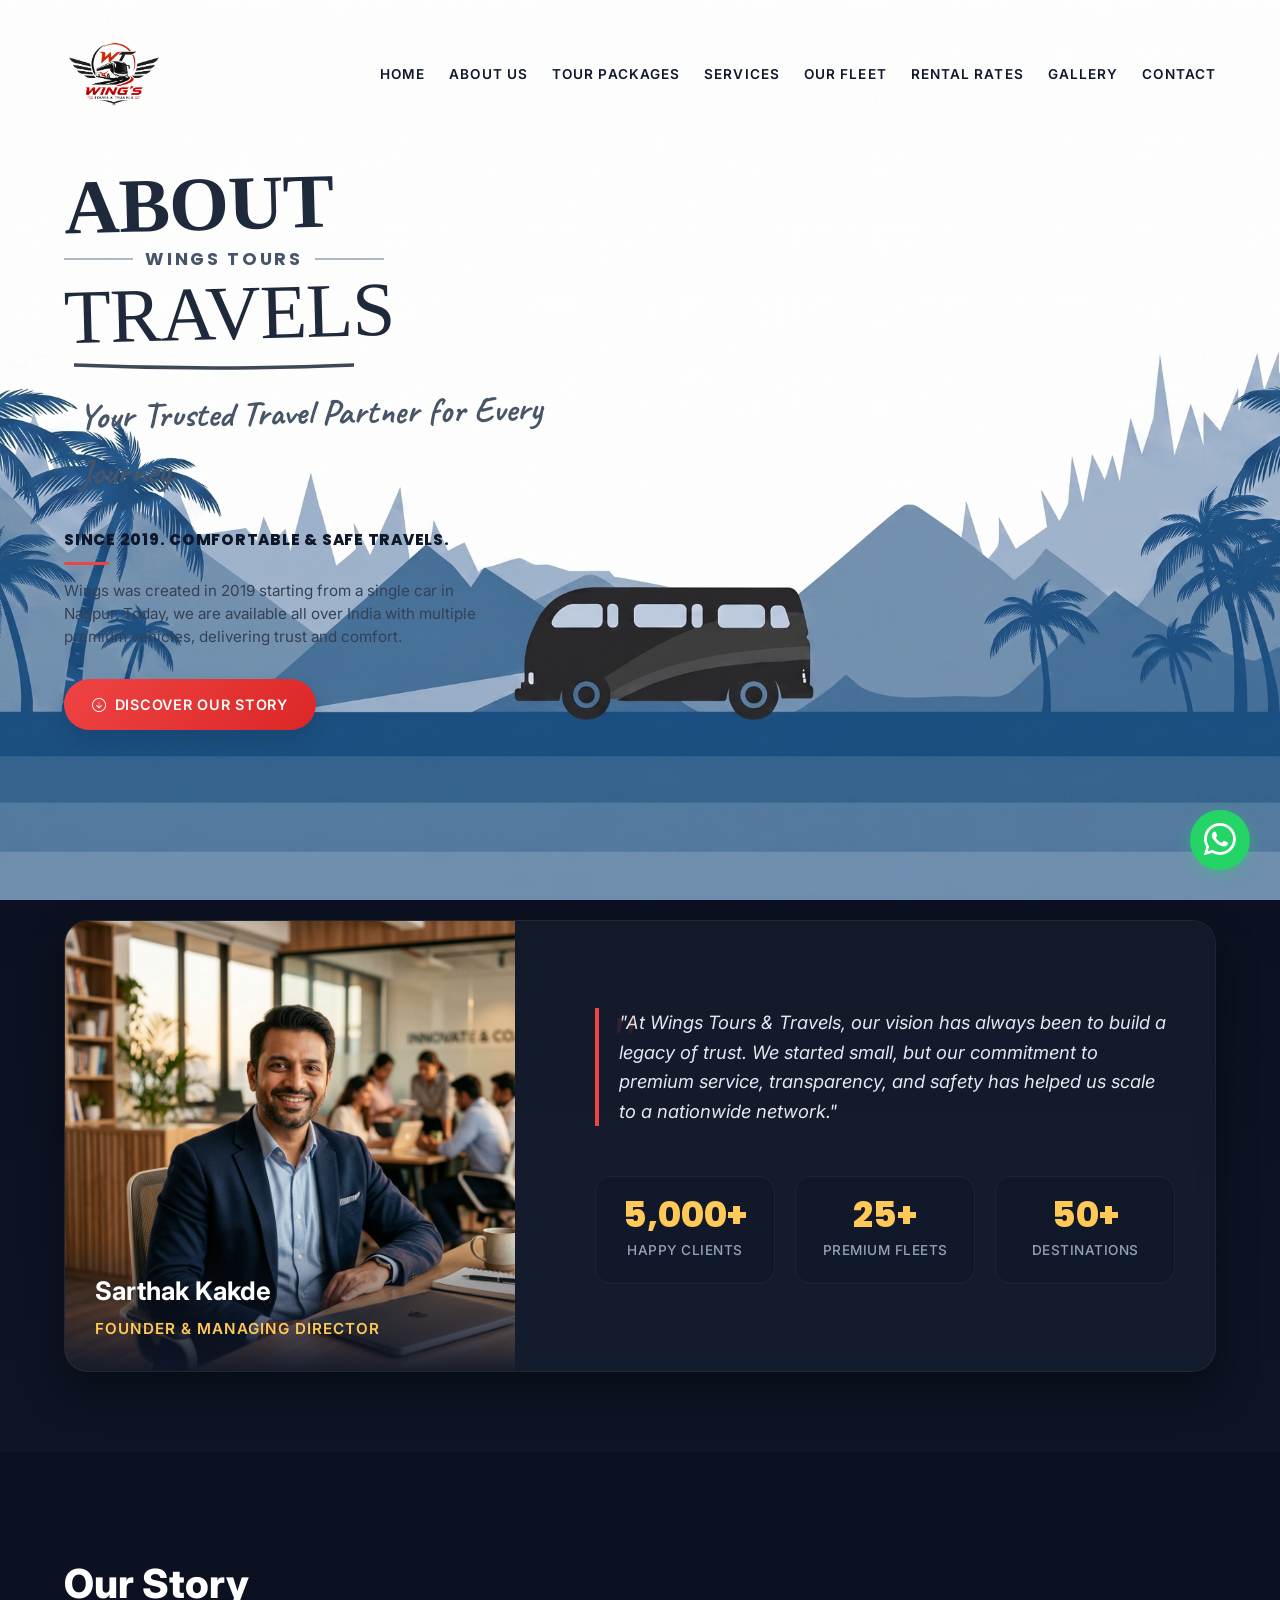
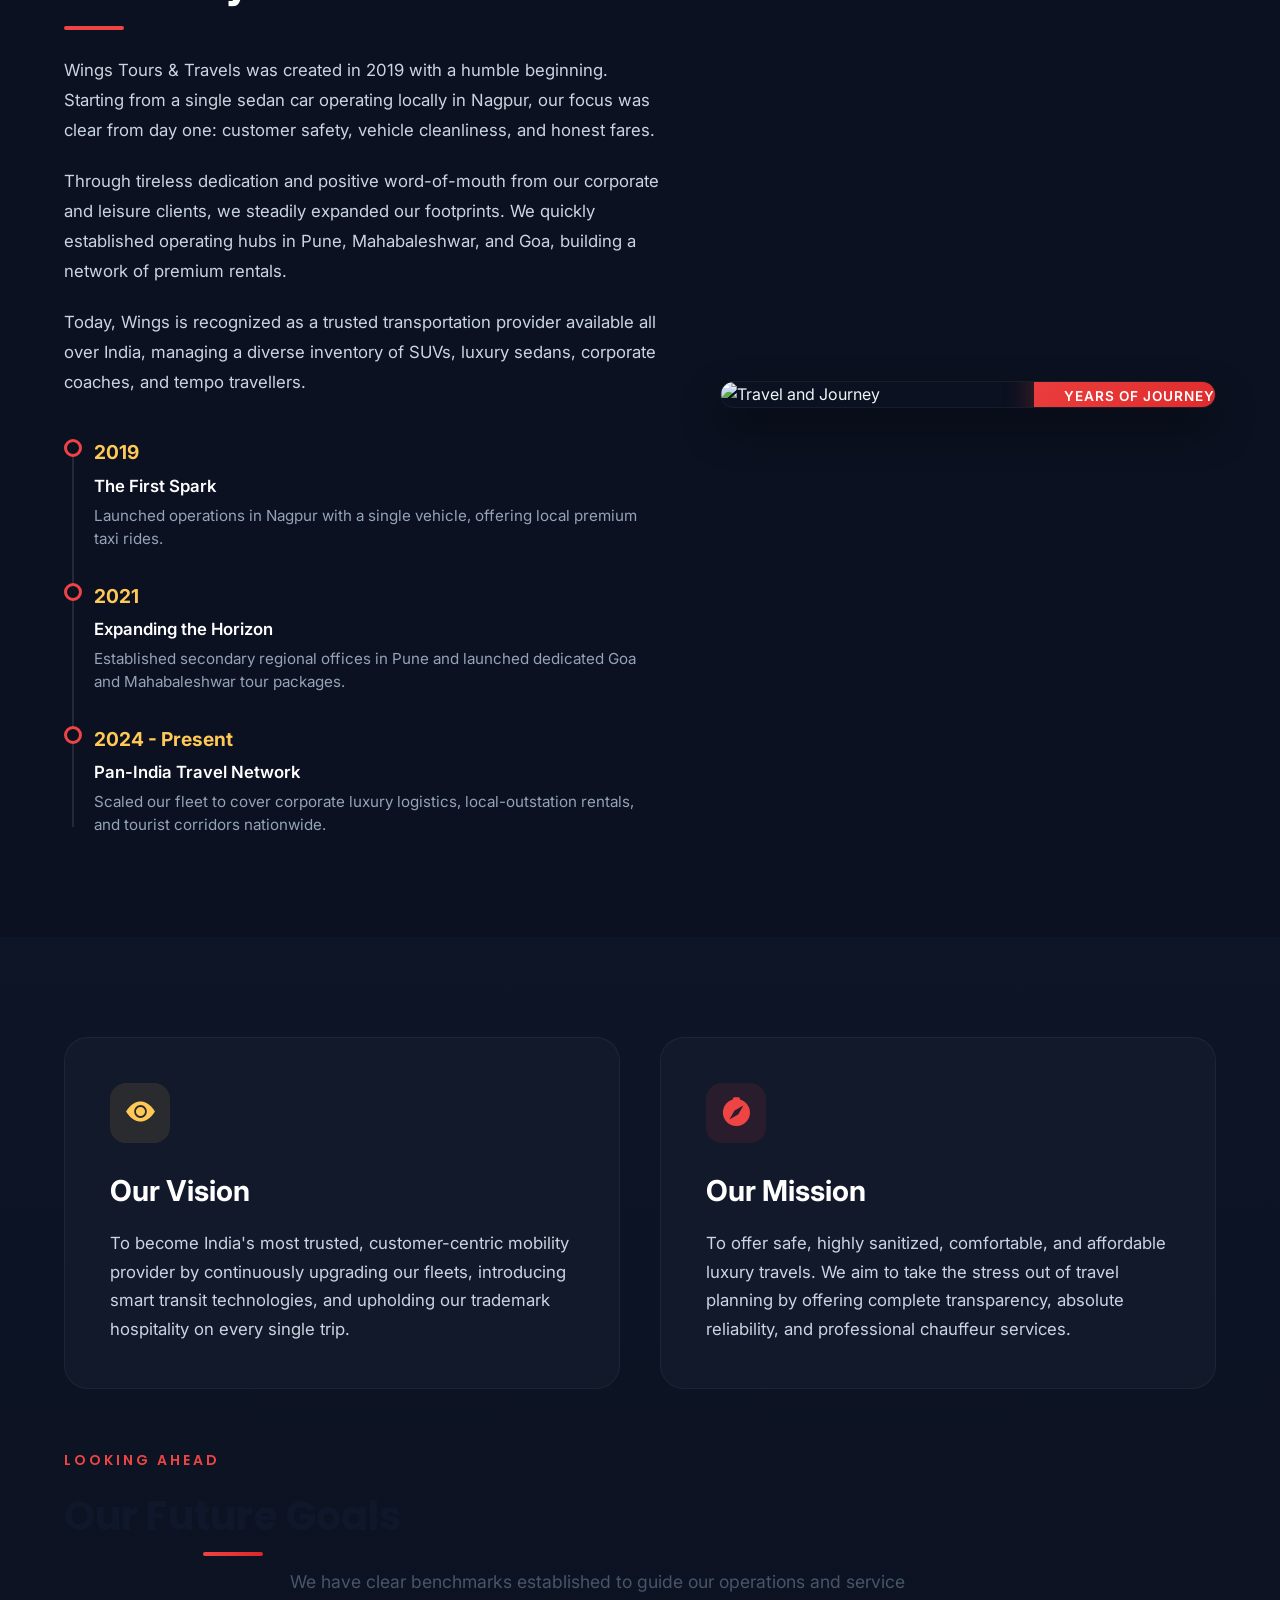
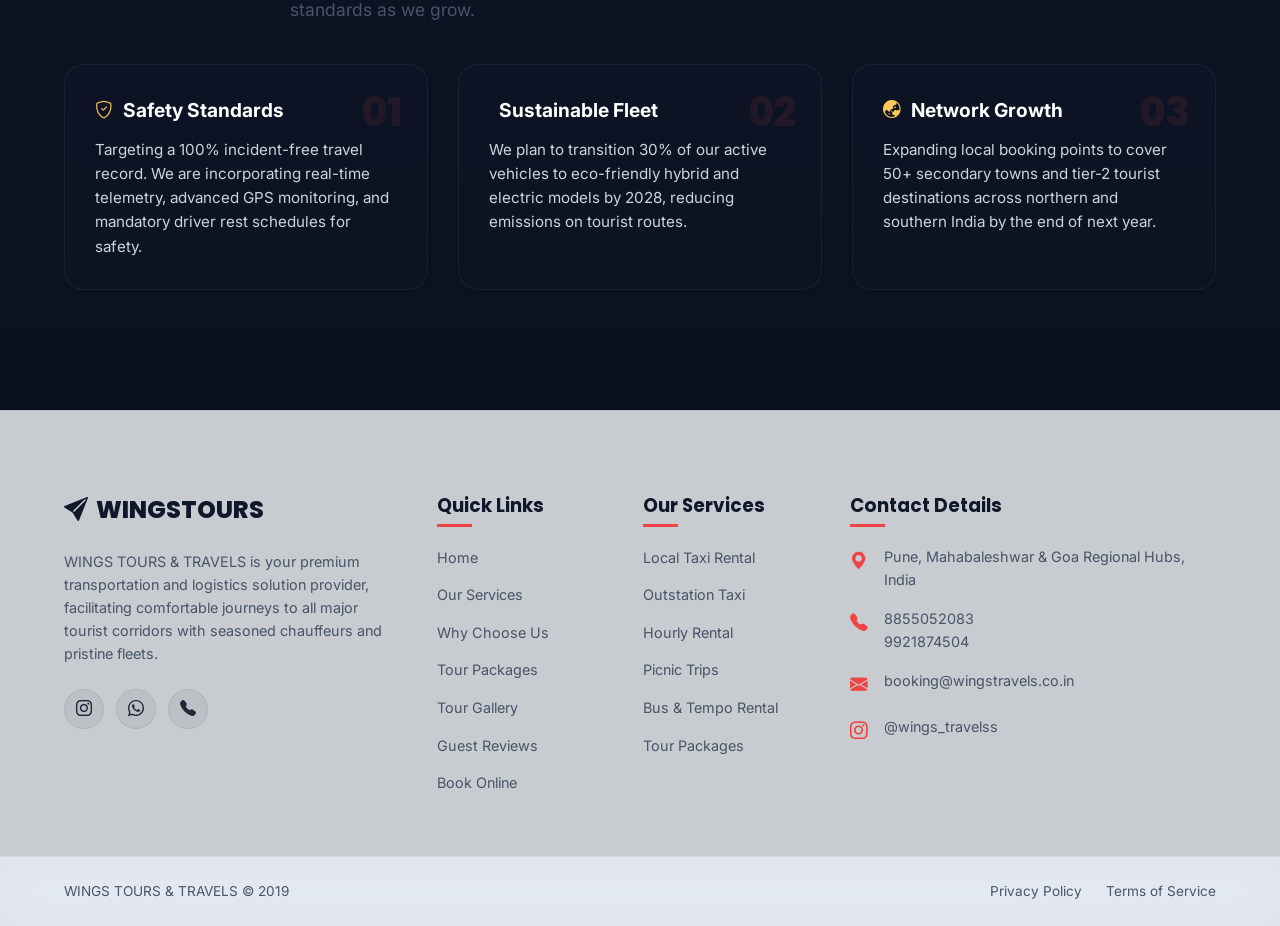
==== about.html @ c401fbb8 "new sections and pages added" ====
<!DOCTYPE html>
<html lang="en">

<head>
    <meta charset="UTF-8">
    <meta name="viewport" content="width=device-width, initial-scale=1.0">
    <title>About Us | Wings Tours & Travels</title>
    <meta name="description" content="Learn about Wings Tours & Travels. Founded in 2019 with a single car in Nagpur, we now provide premium transport and rentals all over India.">
    
    <!-- Open Graph Meta Tags -->
    <meta property="og:title" content="About Us | Wings Tours & Travels">
    <meta property="og:description" content="Discover our journey since 2019, our fleet, happy clients, and vision to provide premium and safe travel solutions.">
    <meta property="og:type" content="website">

    <!-- Fonts -->
    <link rel="preconnect" href="https://fonts.googleapis.com">
    <link rel="preconnect" href="https://fonts.gstatic.com" crossorigin>
    <link href="https://fonts.googleapis.com/css2?family=Inter:wght@300;400;500;600;700&family=Poppins:wght@400;500;600;700;800&family=Permanent+Marker&family=Caveat:wght@700&display=swap" rel="stylesheet">
    
    <!-- Bootstrap Icons -->
    <link rel="stylesheet" href="https://cdn.jsdelivr.net/npm/bootstrap-icons@1.11.1/font/bootstrap-icons.css">
    
    <!-- Custom CSS -->
    <link rel="stylesheet" href="style.css">
    <style>
        /* About Page Specific Styles */
        body {
            background-color: #0b1120;
            color: #f1f5f9;
        }

        /* Owner & Stats Card Section */
        .owner-section {
            padding: 80px 0;
            background: linear-gradient(180deg, #0b1120 0%, rgba(15, 23, 42, 0.6) 100%);
        }

        .owner-card {
            background: rgba(30, 41, 59, 0.4);
            border: 1px solid rgba(255, 255, 255, 0.05);
            border-radius: 24px;
            overflow: hidden;
            display: grid;
            grid-template-columns: 1fr 1.2fr;
            gap: 40px;
            box-shadow: 0 20px 40px rgba(0, 0, 0, 0.4);
            backdrop-filter: blur(10px);
            margin-top: -60px;
            position: relative;
            z-index: 10;
        }

        .owner-image-wrap {
            position: relative;
            min-height: 450px;
        }

        .owner-img {
            width: 100%;
            height: 100%;
            object-fit: cover;
            position: absolute;
            top: 0;
            left: 0;
        }

        .owner-info-overlay {
            position: absolute;
            bottom: 0;
            left: 0;
            right: 0;
            background: linear-gradient(0deg, rgba(15, 23, 42, 0.95) 0%, rgba(15, 23, 42, 0) 100%);
            padding: 30px;
            color: #ffffff;
        }

        .owner-name {
            font-size: 1.6rem;
            font-weight: 700;
            margin-bottom: 5px;
            color: #ffffff;
        }

        .owner-title {
            font-size: 0.95rem;
            color: var(--color-accent, #FFC857);
            font-weight: 600;
            text-transform: uppercase;
            letter-spacing: 1px;
        }

        .owner-details-wrap {
            padding: 50px 40px;
            display: flex;
            flex-direction: column;
            justify-content: center;
        }

        .owner-quote {
            font-size: 1.15rem;
            font-style: italic;
            color: #e2e8f0;
            margin-bottom: 30px;
            line-height: 1.6;
            border-left: 4px solid var(--color-secondary, #EF4444);
            padding-left: 20px;
            position: relative;
        }

        .owner-quote::before {
            content: '"';
            font-family: serif;
            font-size: 4rem;
            color: rgba(239, 68, 68, 0.15);
            position: absolute;
            top: -20px;
            left: 10px;
        }

        .stats-grid {
            display: grid;
            grid-template-columns: repeat(3, 1fr);
            gap: 20px;
            margin-top: 20px;
        }

        .stat-item {
            background: rgba(15, 23, 42, 0.5);
            border: 1px solid rgba(255, 255, 255, 0.05);
            border-radius: 16px;
            padding: 20px 15px;
            text-align: center;
            transition: all 0.3s ease;
        }

        .stat-item:hover {
            transform: translateY(-5px);
            border-color: rgba(239, 68, 68, 0.2);
            box-shadow: 0 10px 20px rgba(0, 0, 0, 0.2);
        }

        .stat-number {
            font-size: 2.2rem;
            font-weight: 800;
            color: var(--color-accent, #FFC857);
            display: block;
            margin-bottom: 5px;
            font-family: 'Poppins', sans-serif;
        }

        .stat-label {
            font-size: 0.85rem;
            color: #94a3b8;
            font-weight: 500;
            text-transform: uppercase;
            letter-spacing: 0.5px;
        }

        /* Our Story Section */
        .story-section {
            padding: 100px 0;
            background-color: #0b1120;
            position: relative;
        }

        .story-grid {
            display: grid;
            grid-template-columns: 1.2fr 1fr;
            gap: 60px;
            align-items: center;
        }

        .story-content h2 {
            font-size: 2.5rem;
            font-weight: 800;
            margin-bottom: 25px;
            color: #ffffff;
            position: relative;
        }

        .story-content h2::after {
            content: '';
            display: block;
            width: 60px;
            height: 4px;
            background: var(--color-secondary, #EF4444);
            margin-top: 10px;
            border-radius: 2px;
        }

        .story-text p {
            font-size: 1.05rem;
            color: #cbd5e1;
            line-height: 1.8;
            margin-bottom: 20px;
        }

        .story-timeline {
            display: flex;
            flex-direction: column;
            gap: 30px;
            position: relative;
            padding-left: 30px;
            margin-top: 40px;
        }

        .story-timeline::before {
            content: '';
            position: absolute;
            left: 8px;
            top: 10px;
            bottom: 10px;
            width: 2px;
            background: rgba(255, 255, 255, 0.1);
        }

        .timeline-item {
            position: relative;
        }

        .timeline-badge {
            position: absolute;
            left: -30px;
            top: 2px;
            width: 18px;
            height: 18px;
            border-radius: 50%;
            background: #0b1120;
            border: 3px solid var(--color-secondary, #EF4444);
            transition: all 0.3s ease;
        }

        .timeline-item:hover .timeline-badge {
            background: var(--color-secondary, #EF4444);
            box-shadow: 0 0 10px rgba(239, 68, 68, 0.8);
        }

        .timeline-year {
            font-size: 1.2rem;
            font-weight: 700;
            color: var(--color-accent, #FFC857);
            margin-bottom: 5px;
            display: block;
        }

        .timeline-title {
            font-size: 1.05rem;
            font-weight: 600;
            color: #ffffff;
            margin-bottom: 5px;
        }

        .timeline-desc {
            font-size: 0.95rem;
            color: #94a3b8;
            line-height: 1.5;
        }

        .story-graphic {
            position: relative;
        }

        .story-graphic-wrapper {
            position: relative;
            border-radius: 24px;
            overflow: hidden;
            border: 1px solid rgba(255, 255, 255, 0.05);
            box-shadow: 0 20px 40px rgba(0, 0, 0, 0.4);
        }

        .story-graphic img {
            width: 100%;
            height: 100%;
            object-fit: cover;
            display: block;
        }

        .story-experience-badge {
            position: absolute;
            bottom: -30px;
            right: -30px;
            background: var(--gradient-cta);
            padding: 30px;
            border-radius: 20px;
            text-align: center;
            color: white;
            box-shadow: 0 15px 30px rgba(239, 68, 68, 0.3);
            z-index: 10;
        }

        .story-experience-num {
            font-size: 3rem;
            font-weight: 800;
            font-family: 'Poppins', sans-serif;
            display: block;
            line-height: 1;
        }

        .story-experience-lbl {
            font-size: 0.85rem;
            text-transform: uppercase;
            letter-spacing: 1px;
            font-weight: 600;
            margin-top: 5px;
            display: block;
        }

        /* Vision & Mission Section */
        .vision-mission-section {
            padding: 100px 0 120px 0;
            background: linear-gradient(180deg, rgba(15, 23, 42, 0.6) 0%, #0b1120 100%);
        }

        .vision-mission-grid {
            display: grid;
            grid-template-columns: repeat(2, 1fr);
            gap: 40px;
            margin-bottom: 60px;
        }

        .vm-card {
            background: rgba(30, 41, 59, 0.3);
            border: 1px solid rgba(255, 255, 255, 0.05);
            border-radius: 24px;
            padding: 45px;
            transition: all 0.3s ease;
            position: relative;
            overflow: hidden;
        }

        .vm-card:hover {
            transform: translateY(-5px);
            border-color: rgba(255, 200, 87, 0.2);
            background: rgba(30, 41, 59, 0.4);
            box-shadow: 0 20px 40px rgba(0, 0, 0, 0.3);
        }

        .vm-icon-wrap {
            width: 60px;
            height: 60px;
            border-radius: 16px;
            background: rgba(239, 68, 68, 0.1);
            color: var(--color-secondary, #EF4444);
            display: flex;
            align-items: center;
            justify-content: center;
            font-size: 1.8rem;
            margin-bottom: 25px;
            transition: all 0.3s ease;
        }

        .vm-card:hover .vm-icon-wrap {
            background: var(--color-secondary, #EF4444);
            color: #ffffff;
            box-shadow: 0 5px 15px rgba(239, 68, 68, 0.4);
        }

        .vm-card.vision:hover .vm-icon-wrap {
            background: var(--color-accent, #FFC857);
            color: #0b1120;
            box-shadow: 0 5px 15px rgba(255, 200, 87, 0.4);
        }

        .vm-card.vision .vm-icon-wrap {
            background: rgba(255, 200, 87, 0.1);
            color: var(--color-accent, #FFC857);
        }

        .vm-title {
            font-size: 1.8rem;
            font-weight: 700;
            color: #ffffff;
            margin-bottom: 15px;
        }

        .vm-desc {
            font-size: 1.05rem;
            color: #cbd5e1;
            line-height: 1.7;
        }

        /* Goals Block */
        .goals-header {
            margin-bottom: 40px;
        }

        .goals-grid {
            display: grid;
            grid-template-columns: repeat(3, 1fr);
            gap: 30px;
        }

        .goal-card {
            background: rgba(15, 23, 42, 0.4);
            border: 1px solid rgba(255, 255, 255, 0.05);
            border-radius: 20px;
            padding: 30px;
            position: relative;
            transition: all 0.3s ease;
        }

        .goal-card:hover {
            border-color: rgba(239, 68, 68, 0.2);
            transform: translateY(-5px);
            box-shadow: 0 15px 30px rgba(0, 0, 0, 0.25);
        }

        .goal-num {
            font-size: 2.5rem;
            font-weight: 800;
            color: rgba(239, 68, 68, 0.1);
            position: absolute;
            top: 15px;
            right: 25px;
            font-family: 'Poppins', sans-serif;
            transition: all 0.3s ease;
        }

        .goal-card:hover .goal-num {
            color: rgba(239, 68, 68, 0.3);
            transform: scale(1.1);
        }

        .goal-title {
            font-size: 1.2rem;
            font-weight: 700;
            color: #ffffff;
            margin-bottom: 12px;
            display: flex;
            align-items: center;
            gap: 10px;
        }

        .goal-title i {
            color: var(--color-accent, #FFC857);
            font-size: 1.1rem;
        }

        .goal-desc {
            font-size: 0.95rem;
            color: #cbd5e1;
            line-height: 1.6;
        }

        @media (max-width: 992px) {
            .owner-card {
                grid-template-columns: 1fr;
                gap: 0;
            }
            .owner-image-wrap {
                min-height: 380px;
            }
            .story-grid {
                grid-template-columns: 1fr;
                gap: 40px;
            }
            .story-experience-badge {
                bottom: 20px;
                right: 20px;
                padding: 20px;
            }
            .vision-mission-grid {
                grid-template-columns: 1fr;
            }
            .goals-grid {
                grid-template-columns: 1fr;
            }
        }
    </style>
</head>

<body>

    <!-- Preloader -->
    <div id="preloader" class="preloader">
        <div class="preloader-content">
            <img src="images/Logo.png" alt="Wings Tours & Travels" class="preloader-logo">
            <div class="spinner"></div>
        </div>
    </div>

    <!-- Scroll to Top -->
    <button id="scrollToTop" class="scroll-to-top" aria-label="Scroll to top">
        <i class="bi bi-arrow-up"></i>
    </button>

    <!-- Floating WhatsApp Widget -->
    <a href="https://wa.me/918855052083?text=Hi%20Wings%20Tours%20%26%20Travels,%20I%20would%20like%20to%20inquire%20about%20a%20booking."
        class="floating-whatsapp" target="_blank" rel="noopener" aria-label="Contact us on WhatsApp">
        <i class="bi bi-whatsapp"></i>
        <span class="whatsapp-tooltip">Chat with us</span>
    </a>

    <!-- Mobile Navigation Backdrop Overlay -->
    <div class="nav-backdrop" id="navBackdrop"></div>

    <!-- Sticky Navbar -->
    <nav class="navbar" id="navbar">
        <div class="nav-container">
            <a href="index.html#home" class="logo">
                <img src="images/Logo.png" alt="Wings Tours & Travels" class="logo-img">
            </a>
            <button class="nav-toggle" id="navToggle" aria-label="Toggle Navigation">
                <span class="bar"></span>
                <span class="bar"></span>
                <span class="bar"></span>
            </button>
            <ul class="nav-menu" id="navMenu">
                <li><a href="index.html#home" class="nav-link">Home</a></li>
                <li><a href="#owner-story" class="nav-link active">About Us</a></li>
                <li><a href="index.html#packages" class="nav-link">Tour Packages</a></li>
                <li><a href="index.html#services" class="nav-link">Services</a></li>
                <li><a href="index.html#fleet" class="nav-link">Our Fleet</a></li>
                <li><a href="tariffs.html" class="nav-link">Rental Rates</a></li>
                <li><a href="index.html#gallery" class="nav-link">Gallery</a></li>
                <li><a href="index.html#booking" class="nav-link">Contact</a></li>
            </ul>
        </div>
    </nav>

    <!-- Hero Section -->
    <header id="home" class="hero-section">
        <div class="hero-container container">
            <div class="hero-content">
                <div class="hero-title-group">
                    <h1 class="hero-brush-text main-title">ABOUT</h1>
                    <div class="hero-divider-text">
                        <span class="line"></span>
                        <span class="text">WINGS TOURS</span>
                        <span class="line"></span>
                    </div>
                    <div class="hero-brush-text main-title">TRAVELS</div>
                    <div class="hero-brush-underline">
                        <svg viewBox="0 0 100 10" preserveAspectRatio="none">
                            <path d="M0,5 Q50,10 100,5" stroke="#1E293B" stroke-width="3" fill="none"
                                stroke-linecap="round" />
                        </svg>
                    </div>
                </div>

                <p class="hero-cursive-text">Your Trusted Travel Partner for Every Journey.</p>

                <div class="hero-subtext-group">
                    <p class="hero-alert-text">SINCE 2019. COMFORTABLE & SAFE TRAVELS.</p>
                    <div class="hero-red-bar"></div>
                    <p class="hero-description">
                        Wings was created in 2019 starting from a single car in Nagpur. Today, we are available all over India with multiple premium vehicles, delivering trust and comfort.
                    </p>
                </div>

                <div class="hero-buttons">
                    <a href="#owner-story" class="btn btn-primary"><i class="bi bi-arrow-down-circle"></i> DISCOVER OUR STORY</a>
                </div>
            </div>
        </div>
    </header>

    <!-- Owner & Stats Section -->
    <section class="owner-section" id="owner-story">
        <div class="container">
            <div class="owner-card">
                <div class="owner-image-wrap">
                    <img src="images/owner.png" alt="Founder of Wings Tours & Travels" class="owner-img">
                    <div class="owner-info-overlay">
                        <h3 class="owner-name">Sarthak Kakde</h3>
                        <p class="owner-title">Founder & Managing Director</p>
                    </div>
                </div>
                <div class="owner-details-wrap">
                    <p class="owner-quote">
                        "At Wings Tours & Travels, our vision has always been to build a legacy of trust. We started small, but our commitment to premium service, transparency, and safety has helped us scale to a nationwide network."
                    </p>
                    
                    <div class="stats-grid">
                        <div class="stat-item">
                            <span class="stat-number">5,000+</span>
                            <span class="stat-label">Happy Clients</span>
                        </div>
                        <div class="stat-item">
                            <span class="stat-number">25+</span>
                            <span class="stat-label">Premium Fleets</span>
                        </div>
                        <div class="stat-item">
                            <span class="stat-number">50+</span>
                            <span class="stat-label">Destinations</span>
                        </div>
                    </div>
                </div>
            </div>
        </div>
    </section>

    <!-- Our Story Section -->
    <section class="story-section">
        <div class="container">
            <div class="story-grid">
                <div class="story-content">
                    <h2>Our Story</h2>
                    <div class="story-text">
                        <p>
                            Wings Tours & Travels was created in 2019 with a humble beginning. Starting from a single sedan car operating locally in Nagpur, our focus was clear from day one: customer safety, vehicle cleanliness, and honest fares.
                        </p>
                        <p>
                            Through tireless dedication and positive word-of-mouth from our corporate and leisure clients, we steadily expanded our footprints. We quickly established operating hubs in Pune, Mahabaleshwar, and Goa, building a network of premium rentals.
                        </p>
                        <p>
                            Today, Wings is recognized as a trusted transportation provider available all over India, managing a diverse inventory of SUVs, luxury sedans, corporate coaches, and tempo travellers.
                        </p>
                    </div>
                    
                    <div class="story-timeline">
                        <div class="timeline-item">
                            <div class="timeline-badge"></div>
                            <span class="timeline-year">2019</span>
                            <h4 class="timeline-title">The First Spark</h4>
                            <p class="timeline-desc">Launched operations in Nagpur with a single vehicle, offering local premium taxi rides.</p>
                        </div>
                        <div class="timeline-item">
                            <div class="timeline-badge"></div>
                            <span class="timeline-year">2021</span>
                            <h4 class="timeline-title">Expanding the Horizon</h4>
                            <p class="timeline-desc">Established secondary regional offices in Pune and launched dedicated Goa and Mahabaleshwar tour packages.</p>
                        </div>
                        <div class="timeline-item">
                            <div class="timeline-badge"></div>
                            <span class="timeline-year">2024 - Present</span>
                            <h4 class="timeline-title">Pan-India Travel Network</h4>
                            <p class="timeline-desc">Scaled our fleet to cover corporate luxury logistics, local-outstation rentals, and tourist corridors nationwide.</p>
                        </div>
                    </div>
                </div>
                
                <div class="story-graphic">
                    <div class="story-graphic-wrapper">
                        <img src="https://images.unsplash.com/photo-1469854523086-cc02fe5d8800?q=80&w=800" alt="Travel and Journey">
                        <div class="story-experience-badge">
                            <span class="story-experience-num">7+</span>
                            <span class="story-experience-lbl">Years of Journey</span>
                        </div>
                    </div>
                </div>
            </div>
        </div>
    </section>

    <!-- Vision & Mission Section -->
    <section class="vision-mission-section">
        <div class="container">
            <div class="vision-mission-grid">
                <div class="vm-card vision">
                    <div class="vm-icon-wrap">
                        <i class="bi bi-eye-fill"></i>
                    </div>
                    <h3 class="vm-title">Our Vision</h3>
                    <p class="vm-desc">
                        To become India's most trusted, customer-centric mobility provider by continuously upgrading our fleets, introducing smart transit technologies, and upholding our trademark hospitality on every single trip.
                    </p>
                </div>
                
                <div class="vm-card mission">
                    <div class="vm-icon-wrap">
                        <i class="bi bi-compass-fill"></i>
                    </div>
                    <h3 class="vm-title">Our Mission</h3>
                    <p class="vm-desc">
                        To offer safe, highly sanitized, comfortable, and affordable luxury travels. We aim to take the stress out of travel planning by offering complete transparency, absolute reliability, and professional chauffeur services.
                    </p>
                </div>
            </div>
            
            <!-- Goals Sub-Section -->
            <div class="goals-header text-center">
                <span class="section-tagline">Looking Ahead</span>
                <h2 class="section-title">Our Future Goals</h2>
                <p class="section-subtitle">We have clear benchmarks established to guide our operations and service standards as we grow.</p>
            </div>
            
            <div class="goals-grid">
                <div class="goal-card">
                    <span class="goal-num">01</span>
                    <h4 class="goal-title"><i class="bi bi-shield-check"></i> Safety Standards</h4>
                    <p class="goal-desc">Targeting a 100% incident-free travel record. We are incorporating real-time telemetry, advanced GPS monitoring, and mandatory driver rest schedules for safety.</p>
                </div>
                <div class="goal-card">
                    <span class="goal-num">02</span>
                    <h4 class="goal-title"><i class="bi bi-leaf"></i> Sustainable Fleet</h4>
                    <p class="goal-desc">We plan to transition 30% of our active vehicles to eco-friendly hybrid and electric models by 2028, reducing emissions on tourist routes.</p>
                </div>
                <div class="goal-card">
                    <span class="goal-num">03</span>
                    <h4 class="goal-title"><i class="bi bi-globe-asia-australia"></i> Network Growth</h4>
                    <p class="goal-desc">Expanding local booking points to cover 50+ secondary towns and tier-2 tourist destinations across northern and southern India by the end of next year.</p>
                </div>
            </div>
        </div>
    </section>

    <!-- Footer Section -->
    <footer class="footer">
        <div class="footer-top container">
            <!-- Brand -->
            <div class="footer-col brand-col">
                <a href="#" class="footer-logo">
                    <i class="bi bi-send-fill logo-wings"></i>
                    <span>WINGS<span class="logo-highlight">TOURS</span></span>
                </a>
                <p class="footer-desc">WINGS TOURS & TRAVELS is your premium transportation and logistics solution provider, facilitating comfortable journeys to all major tourist corridors with seasoned chauffeurs and pristine fleets.</p>
                <div class="footer-socials">
                    <a href="https://instagram.com/wings_travelss" target="_blank" rel="noopener" aria-label="Follow us on Instagram"><i class="bi bi-instagram"></i></a>
                    <a href="https://wa.me/918855052083" target="_blank" rel="noopener" aria-label="Contact us on WhatsApp"><i class="bi bi-whatsapp"></i></a>
                    <a href="tel:8855052083" aria-label="Call Wings Travels"><i class="bi bi-telephone-fill"></i></a>
                </div>
            </div>

            <!-- Links -->
            <div class="footer-col links-col">
                <h3>Quick Links</h3>
                <ul>
                    <li><a href="index.html#home">Home</a></li>
                    <li><a href="index.html#services">Our Services</a></li>
                    <li><a href="index.html#why-choose-us">Why Choose Us</a></li>
                    <li><a href="index.html#packages">Tour Packages</a></li>
                    <li><a href="index.html#gallery">Tour Gallery</a></li>
                    <li><a href="index.html#reviews">Guest Reviews</a></li>
                    <li><a href="index.html#booking">Book Online</a></li>
                </ul>
            </div>

            <!-- Services -->
            <div class="footer-col links-col">
                <h3>Our Services</h3>
                <ul>
                    <li><a href="index.html#services">Local Taxi Rental</a></li>
                    <li><a href="index.html#services">Outstation Taxi</a></li>
                    <li><a href="index.html#services">Hourly Rental</a></li>
                    <li><a href="index.html#services">Picnic Trips</a></li>
                    <li><a href="index.html#services">Bus & Tempo Rental</a></li>
                    <li><a href="index.html#services">Tour Packages</a></li>
                </ul>
            </div>
            
            <!-- Contact Details -->
            <div class="footer-col contact-col">
                <h3>Contact Details</h3>
                <ul class="footer-contact-list">
                    <li>
                        <i class="bi bi-geo-alt-fill"></i>
                        <span>Pune, Mahabaleshwar & Goa Regional Hubs, India</span>
                    </li>
                    <li>
                        <i class="bi bi-telephone-fill"></i>
                        <span>
                            <a href="tel:8855052083">8855052083</a><br>
                            <a href="tel:9921874504">9921874504</a>
                        </span>
                    </li>
                    <li>
                        <i class="bi bi-envelope-fill"></i>
                        <span>booking@wingstravels.co.in</span>
                    </li>
                    <li>
                        <i class="bi bi-instagram"></i>
                        <span><a href="https://instagram.com/wings_travelss" target="_blank" rel="noopener">@wings_travelss</a></span>
                    </li>
                </ul>
            </div>
        </div>

        <div class="footer-bottom">
            <div class="footer-bottom-container container">
                <p>WINGS TOURS & TRAVELS &copy; 2019</p>
                <div class="footer-bottom-links">
                    <a href="#">Privacy Policy</a>
                    <a href="#">Terms of Service</a>
                </div>
            </div>
        </div>
    </footer>

    <!-- Mobile Bottom Quick Contact Bar -->
    <div class="mobile-bottom-bar" id="mobileBottomBar">
        <a href="tel:8855052083" class="mobile-bottom-item call-item">
            <i class="bi bi-telephone-fill"></i>
            <span>Call Now</span>
        </a>
        <a href="https://wa.me/918855052083?text=Hi%20Wings%20Tours%20%26%20Travels,%20I%20would%20like%20to%20inquire%20about%20a%20booking."
            target="_blank" rel="noopener" class="mobile-bottom-item whatsapp-item">
            <i class="bi bi-whatsapp"></i>
            <span>WhatsApp</span>
        </a>
        <a href="index.html#booking" class="mobile-bottom-item book-item">
            <i class="bi bi-calendar-check-fill"></i>
            <span>Book Now</span>
        </a>
    </div>

    <!-- Scripts -->
    <script src="script.js"></script>
</body>

</html>
---- style.css ----
/* ==========================================================================
   CSS VARIABLE DECLARATIONS & CORE RESET
   ========================================================================== */
:root {
    /* Color Palette */
    --color-primary: #0F172A;
    /* Deep Slate / Charcoal */
    --color-secondary: #EF4444;
    /* Crimson Red */
    --color-accent: #FFC857;
    /* Luxury Gold */
    --color-bg: #F8FAFC;
    /* Off-white background */
    --color-dark: #0F172A;
    /* Dark Text Slate */
    --color-light: #475569;
    /* Light Text Slate */
    --color-white: #FFFFFF;
    --color-glass-bg: rgba(255, 255, 255, 0.7);
    --color-glass-border: rgba(255, 255, 255, 0.4);

    /* Gradients */
    --gradient-cta: linear-gradient(135deg, #EF4444 0%, #DC2626 100%);
    --gradient-gold: linear-gradient(135deg, #FFC857 0%, #E0A93C 100%);
    --gradient-dark-overlay: linear-gradient(to bottom, rgba(15, 23, 42, 0.8), rgba(15, 23, 42, 0.95));

    /* Typography */
    --font-heading: 'Poppins', sans-serif;
    --font-body: 'Inter', sans-serif;

    /* Spacing & Borders */
    --border-radius-sm: 8px;
    --border-radius-md: 16px;
    --border-radius-lg: 24px;
    --border-radius-circle: 50%;

    /* Shadows */
    --shadow-sm: 0 4px 6px -1px rgba(0, 0, 0, 0.05), 0 2px 4px -1px rgba(0, 0, 0, 0.03);
    --shadow-md: 0 10px 15px -3px rgba(15, 23, 42, 0.08), 0 4px 6px -2px rgba(15, 23, 42, 0.05);
    --shadow-lg: 0 20px 25px -5px rgba(15, 23, 42, 0.12), 0 10px 10px -5px rgba(15, 23, 42, 0.08);
    --shadow-gold: 0 10px 20px -5px rgba(255, 200, 87, 0.4);

    /* Animations */
    --transition-fast: 0.2s cubic-bezier(0.4, 0, 0.2, 1);
    --transition-medium: 0.4s cubic-bezier(0.4, 0, 0.2, 1);
    --transition-slow: 0.6s cubic-bezier(0.4, 0, 0.2, 1);
}

* {
    margin: 0;
    padding: 0;
    box-sizing: border-box;
}

html {
    scroll-behavior: smooth;
    font-size: 16px;
    -webkit-font-smoothing: antialiased;
    overflow-x: hidden;
}

body {
    font-family: var(--font-body);
    background-color: var(--color-bg);
    color: var(--color-dark);
    line-height: 1.6;
    overflow-x: hidden;
    width: 100%;
}

a {
    text-decoration: none;
    color: inherit;
    transition: var(--transition-fast);
}

ul {
    list-style: none;
}

img {
    max-width: 100%;
    height: auto;
    display: block;
}

input,
select,
textarea,
button {
    font-family: inherit;
    font-size: inherit;
    outline: none;
}

.container {
    width: 100%;
    max-width: 1200px;
    margin: 0 auto;
    padding: 0 24px;
}

/* ==========================================================================
   PRELOADER
   ========================================================================== */
.preloader {
    position: fixed;
    top: 0;
    left: 0;
    width: 100vw;
    height: 100vh;
    background-color: #ffffff;
    z-index: 99999;
    display: flex;
    justify-content: center;
    align-items: center;
    transition: opacity 0.5s ease, visibility 0.5s ease;
}

.preloader.fade-out {
    opacity: 0;
    visibility: hidden;
    pointer-events: none;
}

.preloader-content {
    display: flex;
    flex-direction: column;
    align-items: center;
    gap: 30px;
}

.preloader-logo {
    height: 90px;
    width: auto;
    animation: pulse 2s infinite ease-in-out;
}

.spinner {
    width: 50px;
    height: 50px;
    border: 3px solid rgba(15, 23, 42, 0.08);
    border-top-color: var(--color-secondary);
    border-radius: var(--border-radius-circle);
    animation: spin 1s infinite linear;
}

@keyframes pulse {
    0%, 100% {
        transform: scale(0.95);
        opacity: 0.85;
    }
    50% {
        transform: scale(1.05);
        opacity: 1;
    }
}

@keyframes spin {
    0% {
        transform: rotate(0deg);
    }

    100% {
        transform: rotate(360deg);
    }
}

/* ==========================================================================
   COMMON COMPONENT STYLES
   ========================================================================== */
.section {
    padding: 100px 0;
    position: relative;
}

.section.bg-light {
    background-color: #F1F5F9;
}

.section.bg-dark {
    background-color: #0F172A;
}

.section-header {
    text-align: center;
    margin-bottom: 60px;
}

.section-tagline {
    font-family: var(--font-heading);
    font-weight: 600;
    text-transform: uppercase;
    font-size: 0.875rem;
    letter-spacing: 3px;
    color: var(--color-secondary);
    display: block;
    margin-bottom: 12px;
}

.section-tagline.text-yellow {
    color: var(--color-accent);
}

.section-title {
    font-family: var(--font-heading);
    font-size: 2.5rem;
    font-weight: 700;
    color: var(--color-dark);
    margin-bottom: 20px;
    position: relative;
    display: inline-block;
}

.section.bg-dark .section-title {
    color: var(--color-white);
}

.section-title::after {
    content: '';
    position: absolute;
    bottom: -8px;
    left: 50%;
    transform: translateX(-50%);
    width: 60px;
    height: 4px;
    background: var(--gradient-cta);
    border-radius: 2px;
}

.section-subtitle {
    font-size: 1.1rem;
    color: var(--color-light);
    max-width: 700px;
    margin: 0 auto;
}

.section.bg-dark .section-subtitle {
    color: #94A3B8;
}

/* Buttons */
.btn {
    display: inline-flex;
    align-items: center;
    justify-content: center;
    gap: 8px;
    padding: 14px 28px;
    font-weight: 600;
    border-radius: var(--border-radius-sm);
    transition: var(--transition-medium);
    cursor: pointer;
    border: none;
    font-family: var(--font-body);
}

.btn-primary {
    background: var(--gradient-cta);
    color: var(--color-white);
    box-shadow: 0 4px 15px rgba(11, 61, 145, 0.3);
}

.btn-primary:hover {
    background: var(--gradient-gold);
    color: var(--color-dark);
    box-shadow: var(--shadow-gold);
    transform: translateY(-2px);
}

.btn-secondary {
    background: rgba(255, 255, 255, 0.1);
    color: var(--color-white);
    backdrop-filter: blur(8px);
    border: 1px solid rgba(255, 255, 255, 0.3);
}

.btn-secondary:hover {
    background: var(--color-white);
    color: var(--color-primary);
    transform: translateY(-2px);
}

.btn-solid-blue {
    background-color: var(--color-primary);
    color: var(--color-white);
}

.btn-solid-blue:hover {
    background-color: #020617;
    transform: translateY(-2px);
}

.btn-sm {
    padding: 10px 20px;
    font-size: 0.875rem;
}

.btn-block {
    width: 100%;
}

/* Scroll To Top & Floating WhatsApp */
.scroll-to-top {
    position: fixed;
    bottom: 30px;
    left: 30px;
    width: 50px;
    height: 50px;
    background-color: var(--color-primary);
    color: var(--color-white);
    border: none;
    border-radius: var(--border-radius-circle);
    display: flex;
    align-items: center;
    justify-content: center;
    font-size: 1.25rem;
    cursor: pointer;
    box-shadow: var(--shadow-md);
    opacity: 0;
    visibility: hidden;
    transition: var(--transition-medium);
    z-index: 999;
}

.scroll-to-top.show {
    opacity: 1;
    visibility: visible;
}

.scroll-to-top:hover {
    background-color: var(--color-accent);
    color: var(--color-dark);
    transform: translateY(-5px);
}

.floating-whatsapp {
    position: fixed;
    bottom: 30px;
    right: 30px;
    width: 60px;
    height: 60px;
    background-color: #25D366;
    color: var(--color-white);
    border-radius: var(--border-radius-circle);
    display: flex;
    align-items: center;
    justify-content: center;
    font-size: 2rem;
    box-shadow: 0 4px 15px rgba(37, 211, 102, 0.4);
    z-index: 999;
    transition: var(--transition-medium);
}

.floating-whatsapp::before {
    content: '';
    position: absolute;
    width: 100%;
    height: 100%;
    border-radius: var(--border-radius-circle);
    background-color: #25D366;
    opacity: 0.3;
    z-index: -1;
    animation: whatsappPulse 2s infinite;
}

@keyframes whatsappPulse {
    0% {
        transform: scale(1);
        opacity: 0.5;
    }

    100% {
        transform: scale(1.4);
        opacity: 0;
    }
}

.floating-whatsapp:hover {
    transform: scale(1.1) translateY(-5px);
    box-shadow: 0 6px 20px rgba(37, 211, 102, 0.6);
}

.whatsapp-tooltip {
    position: absolute;
    right: 75px;
    background-color: var(--color-dark);
    color: var(--color-white);
    font-size: 0.85rem;
    padding: 6px 12px;
    border-radius: var(--border-radius-sm);
    white-space: nowrap;
    opacity: 0;
    visibility: hidden;
    transform: translateX(10px);
    transition: var(--transition-medium);
}

.floating-whatsapp:hover .whatsapp-tooltip {
    opacity: 1;
    visibility: visible;
    transform: translateX(0);
}

/* ==========================================================================
   NAVIGATION BAR
   ========================================================================== */
.navbar {
    position: fixed;
    top: 0;
    left: 0;
    width: 100%;
    padding: 24px 0;
    z-index: 1000;
    transition: var(--transition-medium);
}

.navbar.scrolled {
    padding: 14px 0;
    background-color: rgba(255, 255, 255, 0.85);
    backdrop-filter: blur(12px);
    -webkit-backdrop-filter: blur(12px);
    box-shadow: var(--shadow-sm);
    border-bottom: 1px solid rgba(255, 255, 255, 0.2);
}

.nav-container {
    max-width: 1200px;
    margin: 0 auto;
    padding: 0 24px;
    display: flex;
    justify-content: space-between;
    align-items: center;
}

.logo {
    display: flex;
    align-items: center;
}

.nav-backdrop {
    position: fixed;
    top: 0;
    left: 0;
    width: 100%;
    height: 100vh;
    background-color: rgba(15, 23, 42, 0.6);
    backdrop-filter: blur(4px);
    z-index: 998;
    opacity: 0;
    pointer-events: none;
    transition: opacity 0.3s ease;
}

.nav-backdrop.active {
    opacity: 1;
    pointer-events: auto;
}

.logo-img {
    height: 100px;
    width: auto;
    display: block;
    object-fit: contain;
    transition: height 0.3s cubic-bezier(0.4, 0, 0.2, 1), opacity 0.2s ease;
}

.navbar.scrolled .logo-img {
    height: 60px;
}

.logo-img:hover {
    opacity: 0.85;
}

.nav-toggle {
    display: none;
    flex-direction: column;
    justify-content: space-between;
    width: 30px;
    height: 20px;
    background: transparent;
    border: none;
    cursor: pointer;
}

.nav-toggle .bar {
    width: 100%;
    height: 3px;
    background-color: var(--color-dark);
    border-radius: 2px;
    transition: var(--transition-medium);
}

.navbar.scrolled .nav-toggle .bar {
    background-color: var(--color-primary);
}

.nav-menu {
    display: flex;
    align-items: center;
    gap: 24px;
}

.nav-link {
    font-weight: 600;
    font-size: 0.85rem;
    color: var(--color-dark);
    text-transform: uppercase;
    letter-spacing: 0.08em;
    padding: 8px 0;
    position: relative;
    transition: var(--transition-fast);
}

.navbar.scrolled .nav-link {
    color: var(--color-dark);
}

.nav-link::after {
    content: '';
    position: absolute;
    bottom: -4px;
    left: 0;
    width: 0;
    height: 3px;
    background-color: var(--color-dark);
    transition: var(--transition-fast);
}

.navbar.scrolled .nav-link::after {
    background-color: var(--color-primary);
}

.nav-link:hover {
    color: var(--color-dark);
}

.nav-link:hover::after,
.nav-link.active::after {
    width: 100%;
}

.nav-link.active {
    color: var(--color-dark);
    font-weight: 700;
}

.nav-btn-outline {
    border: 1px solid rgba(11, 61, 145, 0.4);
    color: var(--color-primary) !important;
    padding: 10px 20px !important;
    border-radius: var(--border-radius-sm);
    transition: var(--transition-medium);
}

.nav-btn-outline:hover {
    background-color: var(--color-primary);
    color: var(--color-white) !important;
    border-color: var(--color-primary);
}

.nav-btn-outline::after {
    display: none;
}

.nav-btn-solid {
    background: var(--gradient-cta);
    color: var(--color-white) !important;
    padding: 10px 20px !important;
    border-radius: var(--border-radius-sm);
    box-shadow: var(--shadow-sm);
}

.nav-btn-solid:hover {
    transform: translateY(-2px);
    box-shadow: var(--shadow-md);
}

.nav-btn-solid::after {
    display: none;
}

/* ==========================================================================
   1. HERO SECTION
   ========================================================================== */
.hero-section {
    height: 100vh;
    min-height: 700px;
    background-image: url('images/hero.png');
    background-size: cover;
    background-position: center center;
    position: relative;
    overflow: hidden;
    display: flex;
    align-items: center;
}

.hero-container {
    width: 100%;
    position: relative;
    z-index: 10;
}

.hero-content {
    width: 100%;
    max-width: 480px;
    text-align: left;
    display: flex;
    flex-direction: column;
    align-items: flex-start;
    gap: 15px;
}

.hero-title-group {
    display: flex;
    flex-direction: column;
    align-items: flex-start;
    position: relative;
    width: 100%;
}

.hero-brush-text.main-title {
    font-family: 'Permanent Marker', cursive;
    font-size: 4.8rem;
    color: #1e293b;
    line-height: 0.9;
    letter-spacing: -0.01em;
    margin: 0;
    transform: rotate(-1.5deg);
}

.hero-divider-text {
    display: flex;
    align-items: center;
    gap: 12px;
    margin: 6px 0;
    width: 100%;
    max-width: 320px;
}

.hero-divider-text .line {
    flex: 1;
    height: 2px;
    background-color: #64748b;
    opacity: 0.5;
}

.hero-divider-text .text {
    font-family: var(--font-heading);
    font-size: 1.1rem;
    font-weight: 700;
    color: #475569;
    letter-spacing: 0.15em;
    text-transform: uppercase;
}

.hero-brush-underline {
    width: 280px;
    height: 12px;
    margin-top: 5px;
    margin-left: 10px;
    opacity: 0.85;
}

.hero-brush-underline svg {
    width: 100%;
    height: 100%;
}

.hero-cursive-text {
    font-family: 'Caveat', cursive;
    font-size: 2.2rem;
    font-weight: 700;
    color: #475569;
    margin: 5px 0 15px 15px;
    transform: rotate(-1deg);
}

.hero-subtext-group {
    display: flex;
    flex-direction: column;
    gap: 10px;
    width: 100%;
    max-width: 440px;
}

.hero-alert-text {
    font-family: var(--font-heading);
    font-weight: 800;
    font-size: 0.95rem;
    color: #0f172a;
    letter-spacing: 0.05em;
    text-transform: uppercase;
}

.hero-red-bar {
    width: 45px;
    height: 3px;
    background-color: #ef4444;
    border-radius: 2px;
}

.hero-description {
    font-size: 0.95rem;
    line-height: 1.5;
    color: #334155;
    margin: 5px 0 15px 0;
}

.hero-buttons {
    display: flex;
    gap: 15px;
    width: 100%;
}

.hero-buttons .btn {
    padding: 14px 28px;
    font-weight: 600;
    letter-spacing: 0.05em;
    font-size: 0.9rem;
    box-shadow: 0 10px 20px rgba(15, 23, 42, 0.15);
    border-radius: 30px;
}


/* ==========================================================================
   STATS STRIP
   ========================================================================== */
.stats-strip {
    background: transparent;
    padding: 0;
    margin-top: -120px;
    border: none;
    box-shadow: none;
    z-index: 20;
    position: relative;
}

.stats-strip-container {
    background-color: rgba(15, 23, 42, 0.85);
    backdrop-filter: blur(12px);
    -webkit-backdrop-filter: blur(12px);
    border: 1px solid rgba(255, 255, 255, 0.1);
    border-radius: 24px;
    padding: 24px 32px;
    box-shadow: 0 20px 40px rgba(0, 0, 0, 0.3);
    display: grid;
    grid-template-columns: repeat(4, 1fr);
    gap: 30px;
}

.stats-strip-item {
    display: flex;
    align-items: center;
    gap: 20px;
}

.stats-strip-item i {
    display: flex;
    align-items: center;
    justify-content: center;
    width: 50px;
    height: 50px;
    border-radius: 50%;
    border: 1px solid rgba(255, 255, 255, 0.15);
    background-color: rgba(255, 255, 255, 0.05);
    font-size: 1.35rem;
    color: var(--color-white);
    flex-shrink: 0;
}

.stats-strip-item h4 {
    font-family: var(--font-heading);
    font-weight: 700;
    color: var(--color-white);
    font-size: 0.95rem;
    letter-spacing: 0.05em;
    margin-bottom: 4px;
}

.stats-strip-item p {
    color: rgba(255, 255, 255, 0.7);
    font-size: 0.85rem;
    line-height: 1.35;
}

/* ==========================================================================
   2. OUR SERVICES SECTION
   ========================================================================== */
.services-grid {
    display: grid;
    grid-template-columns: repeat(auto-fit, minmax(320px, 1fr));
    gap: 30px;
}

.service-card {
    background-color: var(--color-white);
    padding: 40px;
    border-radius: var(--border-radius-md);
    box-shadow: var(--shadow-sm);
    transition: var(--transition-slow);
    border: 1px solid rgba(11, 61, 145, 0.03);
    position: relative;
    overflow: hidden;
    z-index: 1;
}

.service-icon-container {
    width: 60px;
    height: 60px;
    background-color: rgba(11, 61, 145, 0.05);
    color: var(--color-primary);
    border-radius: var(--border-radius-sm);
    display: flex;
    align-items: center;
    justify-content: center;
    font-size: 1.75rem;
    margin-bottom: 24px;
    transition: var(--transition-medium);
}

.service-card h3 {
    font-family: var(--font-heading);
    font-size: 1.35rem;
    font-weight: 700;
    margin-bottom: 16px;
    color: var(--color-dark);
    transition: var(--transition-medium);
}

.service-card p {
    color: var(--color-light);
    font-size: 0.95rem;
    line-height: 1.6;
    transition: var(--transition-medium);
}

.service-card-hover-bg {
    position: absolute;
    top: 100%;
    left: 0;
    width: 100%;
    height: 100%;
    background: var(--color-white);
    z-index: -1;
    transition: var(--transition-slow);
}

/* Hover States */
.service-card:hover {
    transform: translateY(-10px);
    box-shadow: var(--shadow-lg);
    border-color: transparent;
}

.service-card:hover h3 {
    color: var(--color-primary);
}

.service-card:hover p {
    color: var(--color-light);
}

.service-card:hover .service-icon-container {
    background-color: var(--color-secondary);
    color: var(--color-white);
    box-shadow: 0 8px 20px rgba(239, 68, 68, 0.25);
}

.service-card:hover .service-card-hover-bg {
    top: 0;
}

.clickable-service-card {
    cursor: pointer;
}

.service-card-action {
    display: inline-flex;
    align-items: center;
    gap: 8px;
    margin-top: 20px;
    font-size: 0.95rem;
    font-weight: 600;
    color: var(--color-primary);
    transition: var(--transition-medium);
}

.service-card:hover .service-card-action {
    color: var(--color-secondary);
}

/* Highlighted Driver Card */
.service-card-highlight {
    background: linear-gradient(135deg, #1e293b 0%, #0f172a 100%);
    border: 1px solid rgba(255, 200, 87, 0.2);
}

.service-card-highlight h3 {
    color: var(--color-white);
}

.service-card-highlight p {
    color: rgba(255, 255, 255, 0.7);
}

.service-card-highlight .service-icon-container {
    background-color: var(--color-accent);
    color: var(--color-dark);
}

.service-card-highlight:hover .service-icon-container {
    background-color: var(--color-white);
    color: var(--color-primary);
}

/* ==========================================================================
   3. WHY CHOOSE US
   ========================================================================== */
.why-us-container {
    display: flex;
    align-items: center;
    gap: 60px;
}

.why-us-image-col,
.why-us-content-col {
    flex: 1;
}

.image-wrapper {
    position: relative;
    border-radius: var(--border-radius-lg);
    overflow: hidden;
    box-shadow: var(--shadow-lg);
}

.why-us-img {
    width: 100%;
    height: 550px;
    object-fit: cover;
    transition: var(--transition-slow);
}

.image-wrapper:hover .why-us-img {
    transform: scale(1.05);
}

.floating-badge {
    position: absolute;
    bottom: 30px;
    right: 30px;
    background: var(--gradient-gold);
    color: var(--color-dark);
    padding: 20px 30px;
    border-radius: var(--border-radius-md);
    box-shadow: var(--shadow-gold);
    display: flex;
    flex-direction: column;
    align-items: center;
    z-index: 10;
}

.badge-num {
    font-family: var(--font-heading);
    font-size: 2.25rem;
    font-weight: 800;
    line-height: 1;
}

.badge-lbl {
    font-size: 0.8rem;
    font-weight: 700;
    text-transform: uppercase;
    letter-spacing: 1px;
}

.why-us-list {
    margin-top: 30px;
    display: grid;
    gap: 20px;
}

.why-us-list li {
    display: flex;
    align-items: flex-start;
    gap: 16px;
}

.checkmark-icon {
    width: 32px;
    height: 32px;
    background-color: rgba(255, 200, 87, 0.15);
    color: #d89614;
    border-radius: var(--border-radius-circle);
    display: flex;
    align-items: center;
    justify-content: center;
    font-size: 1rem;
    flex-shrink: 0;
    margin-top: 2px;
    border: 1px solid rgba(255, 200, 87, 0.3);
}

.why-us-list li h4 {
    font-family: var(--font-heading);
    font-size: 1.1rem;
    font-weight: 700;
    color: var(--color-dark);
    margin-bottom: 4px;
}

.why-us-list li p {
    color: var(--color-light);
    font-size: 0.9rem;
}

/* ==========================================================================
   4. FEATURED PACKAGES
   ========================================================================== */
.packages-grid {
    display: grid;
    grid-template-columns: repeat(auto-fit, minmax(350px, 1fr));
    gap: 30px;
}

.package-card {
    background-color: var(--color-white);
    border-radius: var(--border-radius-md);
    overflow: hidden;
    box-shadow: var(--shadow-sm);
    border: 1px solid rgba(11, 61, 145, 0.03);
    transition: var(--transition-slow);
}

.package-image-container {
    position: relative;
    height: 250px;
    overflow: hidden;
}

.package-img {
    width: 100%;
    height: 100%;
    object-fit: cover;
    transition: var(--transition-slow);
}

.package-badge {
    position: absolute;
    top: 20px;
    left: 20px;
    background: var(--gradient-gold);
    color: var(--color-dark);
    padding: 6px 14px;
    font-size: 0.75rem;
    font-weight: 700;
    border-radius: 30px;
    text-transform: uppercase;
    letter-spacing: 1px;
    box-shadow: var(--shadow-sm);
}

.package-content {
    padding: 30px;
}

.package-meta {
    display: flex;
    justify-content: space-between;
    align-items: center;
    margin-bottom: 16px;
    font-size: 0.85rem;
    color: var(--color-light);
}

.package-duration i {
    color: var(--color-secondary);
}

.package-rating {
    background-color: rgba(255, 200, 87, 0.15);
    color: #c58600;
    padding: 4px 10px;
    border-radius: 30px;
    font-weight: 700;
}

.package-rating i {
    color: var(--color-accent);
}

.package-card h3 {
    font-family: var(--font-heading);
    font-size: 1.35rem;
    font-weight: 700;
    color: var(--color-dark);
    margin-bottom: 12px;
}

.package-card p {
    color: var(--color-light);
    font-size: 0.9rem;
    margin-bottom: 24px;
    line-height: 1.5;
}

.package-footer {
    display: flex;
    justify-content: space-between;
    align-items: center;
    border-top: 1px solid #E2E8F0;
    padding-top: 20px;
}

.package-price {
    display: flex;
    flex-direction: column;
}

.price-lbl {
    font-size: 0.75rem;
    text-transform: uppercase;
    letter-spacing: 1px;
    color: var(--color-light);
}

.price-val {
    font-family: var(--font-heading);
    font-size: 1.5rem;
    font-weight: 800;
    color: var(--color-primary);
}

/* Hover States */
.package-card:hover {
    transform: translateY(-8px);
    box-shadow: var(--shadow-lg);
}

.package-card:hover .package-img {
    transform: scale(1.08);
}

/* ==========================================================================
   5. LIVE STATISTICS
   ========================================================================== */
.stats-section {
    padding: 80px 0;
}

.stats-grid {
    display: flex;
    justify-content: space-around;
    align-items: center;
    flex-wrap: wrap;
    gap: 40px;
}

.stat-item {
    text-align: center;
    flex: 1;
    min-width: 180px;
}

.stat-icon {
    font-size: 2.5rem;
    color: var(--color-accent);
    margin-bottom: 16px;
    display: inline-block;
}

.stat-number {
    font-family: var(--font-heading);
    font-size: 3.5rem;
    font-weight: 800;
    line-height: 1;
    color: var(--color-white);
}

.stat-suffix {
    font-family: var(--font-heading);
    font-size: 2rem;
    font-weight: 800;
    color: var(--color-accent);
}

.stat-label {
    font-size: 1rem;
    color: #94A3B8;
    margin-top: 8px;
    font-weight: 500;
}

/* ==========================================================================
   6. CUSTOMER REVIEWS
   ========================================================================== */
.reviews-slider-container {
    position: relative;
    max-width: 800px;
    margin: 0 auto;
    overflow: hidden;
    padding: 40px 0;
}

.reviews-slider {
    display: flex;
    transition: transform 0.6s ease-in-out;
}

.review-slide {
    min-width: 100%;
    box-sizing: border-box;
    opacity: 0.3;
    transform: scale(0.9);
    transition: var(--transition-slow);
}

.review-slide.active {
    opacity: 1;
    transform: scale(1);
}

.review-card {
    background-color: var(--color-white);
    padding: 50px;
    border-radius: var(--border-radius-lg);
    box-shadow: var(--shadow-md);
    position: relative;
    text-align: center;
    border: 1px solid rgba(11, 61, 145, 0.02);
}

.review-card::before {
    content: '"';
    position: absolute;
    top: 20px;
    left: 40px;
    font-family: var(--font-heading);
    font-size: 8rem;
    color: rgba(11, 61, 145, 0.05);
    line-height: 1;
}

.review-stars {
    margin-bottom: 20px;
    color: var(--color-accent);
    font-size: 1.15rem;
}

.review-text {
    font-size: 1.2rem;
    font-style: italic;
    color: var(--color-dark);
    margin-bottom: 30px;
    line-height: 1.8;
}

.review-user {
    display: flex;
    align-items: center;
    justify-content: center;
    gap: 16px;
}

.user-avatar {
    width: 60px;
    height: 60px;
    border-radius: var(--border-radius-circle);
    object-fit: cover;
    border: 3px solid rgba(11, 61, 145, 0.1);
}

.user-info {
    text-align: left;
}

.user-info h4 {
    font-family: var(--font-heading);
    font-size: 1.1rem;
    font-weight: 700;
    color: var(--color-dark);
}

.user-info p {
    font-size: 0.85rem;
    color: var(--color-light);
}

/* Slider Controls */
.slider-btn {
    position: absolute;
    top: 50%;
    transform: translateY(-50%);
    width: 50px;
    height: 50px;
    border-radius: var(--border-radius-circle);
    background-color: var(--color-white);
    color: var(--color-primary);
    border: none;
    box-shadow: var(--shadow-md);
    cursor: pointer;
    z-index: 10;
    display: flex;
    align-items: center;
    justify-content: center;
    font-size: 1.25rem;
    transition: var(--transition-medium);
}

.slider-btn:hover {
    background: var(--gradient-cta);
    color: var(--color-white);
}

.prev-btn {
    left: 10px;
}

.next-btn {
    right: 10px;
}

.slider-dots {
    display: flex;
    justify-content: center;
    gap: 8px;
    margin-top: 30px;
}

.dot {
    width: 10px;
    height: 10px;
    border-radius: var(--border-radius-circle);
    background-color: #CBD5E1;
    cursor: pointer;
    transition: var(--transition-medium);
}

.dot.active {
    width: 30px;
    background-color: var(--color-primary);
    border-radius: 5px;
}

/* ==========================================================================
   7. GALLERY SECTION
   ========================================================================== */
.gallery-filters {
    display: flex;
    justify-content: center;
    flex-wrap: wrap;
    gap: 12px;
    margin-bottom: 40px;
}

.filter-btn {
    padding: 10px 24px;
    border: 1px solid #CBD5E1;
    background-color: var(--color-white);
    color: var(--color-dark);
    font-weight: 600;
    border-radius: 30px;
    cursor: pointer;
    transition: var(--transition-medium);
}

.filter-btn:hover,
.filter-btn.active {
    background: var(--gradient-cta);
    color: var(--color-white);
    border-color: transparent;
    box-shadow: var(--shadow-md);
}

.gallery-grid {
    columns: 4;
    column-gap: 20px;
}

.gallery-item {
    break-inside: avoid;
    margin-bottom: 20px;
    position: relative;
    border-radius: var(--border-radius-md);
    overflow: hidden;
    box-shadow: var(--shadow-sm);
    cursor: pointer;
    transition: var(--transition-medium);
}

.gallery-img {
    width: 100%;
    display: block;
    object-fit: cover;
    transition: var(--transition-slow);
}

.gallery-overlay {
    position: absolute;
    top: 0;
    left: 0;
    width: 100%;
    height: 100%;
    background: linear-gradient(to top, rgba(11, 61, 145, 0.9) 0%, rgba(11, 61, 145, 0.2) 100%);
    display: flex;
    flex-direction: column;
    justify-content: flex-end;
    padding: 24px;
    opacity: 0;
    transition: var(--transition-medium);
}

.gallery-title {
    font-family: var(--font-heading);
    font-size: 1.15rem;
    font-weight: 700;
    color: var(--color-white);
}

.gallery-cat {
    font-size: 0.8rem;
    color: var(--color-accent);
    font-weight: 600;
    text-transform: uppercase;
    letter-spacing: 1px;
    margin-top: 4px;
}

.gallery-icon {
    position: absolute;
    top: 24px;
    right: 24px;
    color: var(--color-white);
    font-size: 1.5rem;
}

/* Hover States */
.gallery-item:hover {
    transform: scale(1.02);
    box-shadow: var(--shadow-md);
}

.gallery-item:hover .gallery-img {
    transform: scale(1.05);
}

.gallery-item:hover .gallery-overlay {
    opacity: 1;
}

/* Lightbox Modal */
.lightbox {
    position: fixed;
    top: 0;
    left: 0;
    width: 100%;
    height: 100%;
    background-color: rgba(15, 23, 42, 0.95);
    z-index: 9999;
    display: flex;
    align-items: center;
    justify-content: center;
    opacity: 0;
    visibility: hidden;
    transition: opacity 0.4s ease;
}

.lightbox.active {
    opacity: 1;
    visibility: visible;
}

.lightbox-close {
    position: absolute;
    top: 30px;
    right: 40px;
    color: var(--color-white);
    font-size: 2.5rem;
    cursor: pointer;
    transition: var(--transition-fast);
}

.lightbox-close:hover {
    color: var(--color-accent);
}

.lightbox-content-wrapper {
    position: relative;
    max-width: 80%;
    max-height: 80%;
    display: flex;
    flex-direction: column;
    align-items: center;
}

.lightbox-img {
    max-width: 100%;
    max-height: 70vh;
    border-radius: var(--border-radius-sm);
    box-shadow: 0 10px 30px rgba(0, 0, 0, 0.5);
    border: 3px solid rgba(255, 255, 255, 0.2);
}

.lightbox-caption {
    color: var(--color-white);
    font-family: var(--font-heading);
    font-size: 1.25rem;
    font-weight: 600;
    margin-top: 20px;
    text-align: center;
}

.lightbox-prev,
.lightbox-next {
    position: absolute;
    top: 50%;
    transform: translateY(-50%);
    background: transparent;
    color: rgba(255, 255, 255, 0.7);
    border: none;
    font-size: 3rem;
    cursor: pointer;
    transition: var(--transition-fast);
    padding: 20px;
}

.lightbox-prev:hover,
.lightbox-next:hover {
    color: var(--color-accent);
}

.lightbox-prev {
    left: 40px;
}

.lightbox-next {
    right: 40px;
}

/* ==========================================================================
   8. BOOKING FORM SECTION
   ========================================================================== */
.booking-section {
    position: relative;
    color: var(--color-white);
    padding: 120px 0;
}

.booking-bg-image {
    position: absolute;
    top: 0;
    left: 0;
    width: 100%;
    height: 100%;
    background-image: url('https://images.unsplash.com/photo-1506744038136-46273834b3fb?q=80&w=1600');
    background-size: cover;
    background-position: center;
    z-index: 1;
}

.booking-bg-image::after {
    content: '';
    position: absolute;
    top: 0;
    left: 0;
    width: 100%;
    height: 100%;
    background: linear-gradient(to right, rgba(70, 71, 73, 0.95) 0%, rgba(30, 41, 59, 0.9) 100%);
}

.booking-container {
    position: relative;
    z-index: 2;
}

.booking-grid {
    display: flex;
    align-items: center;
    gap: 60px;
}

.booking-info-col,
.booking-form-col {
    flex: 1;
}

.text-yellow {
    color: var(--color-accent);
}

.text-light-blue {
    color: #cbd5e1;
    font-size: 1.1rem;
    margin: 20px 0 40px 0;
}

.font-poppins {
    font-family: var(--font-heading);
}

.contact-info-strip {
    display: grid;
    gap: 30px;
}

.contact-info-item {
    display: flex;
    align-items: center;
    gap: 20px;
}

.icon-circle {
    width: 50px;
    height: 50px;
    border-radius: var(--border-radius-circle);
    background-color: rgba(255, 255, 255, 0.1);
    color: var(--color-accent);
    display: flex;
    align-items: center;
    justify-content: center;
    font-size: 1.25rem;
    flex-shrink: 0;
    border: 1px solid rgba(255, 255, 255, 0.2);
}

.contact-info-item h5 {
    font-family: var(--font-heading);
    font-size: 1rem;
    font-weight: 600;
    color: #93C5FD;
}

.phone-link {
    font-weight: 700;
    font-size: 1.2rem;
    color: var(--color-white);
}

.phone-link:hover {
    color: var(--color-accent);
}

/* Glassmorphism Booking Card */
.booking-glass-card {
    background: rgba(255, 255, 255, 0.1);
    backdrop-filter: blur(16px);
    -webkit-backdrop-filter: blur(16px);
    border: 1px solid rgba(255, 255, 255, 0.2);
    border-radius: var(--border-radius-lg);
    padding: 40px;
    box-shadow: 0 20px 40px rgba(0, 0, 0, 0.3);
}

.booking-glass-card h3 {
    font-family: var(--font-heading);
    font-size: 1.75rem;
    font-weight: 700;
    color: var(--color-white);
    margin-bottom: 30px;
    text-align: center;
}

.booking-form {
    display: grid;
    gap: 20px;
}

.form-row-2 {
    display: grid;
    grid-template-columns: 1fr 1fr;
    gap: 20px;
}

.form-row-3 {
    display: grid;
    grid-template-columns: 1.2fr 0.8fr 1fr;
    gap: 15px;
}

.form-group {
    display: flex;
    flex-direction: column;
    gap: 6px;
    position: relative;
}

.form-group label {
    font-size: 0.85rem;
    font-weight: 600;
    color: rgba(255, 255, 255, 0.9);
}

.form-group input,
.form-group select,
.form-group textarea {
    width: 100%;
    box-sizing: border-box;
    padding: 12px 16px;
    border-radius: var(--border-radius-sm);
    border: 1.5px solid rgba(255, 255, 255, 0.3);
    background-color: rgba(255, 255, 255, 0.15);
    color: var(--color-white);
    transition: var(--transition-medium);
}

.form-group select option {
    background-color: var(--color-dark);
    color: var(--color-white);
}

.form-group input::placeholder,
.form-group textarea::placeholder {
    color: rgba(255, 255, 255, 0.5);
}

/* Focus and Validation styling */
.form-group input:focus,
.form-group select:focus,
.form-group textarea:focus {
    border-color: var(--color-accent);
    background-color: rgba(255, 255, 255, 0.25);
    box-shadow: 0 0 0 4px rgba(255, 200, 87, 0.2);
}

.form-group.invalid input,
.form-group.invalid select,
.form-group.invalid textarea {
    border-color: #EF4444;
    background-color: rgba(239, 68, 68, 0.1);
}

.error-msg {
    color: #EF4444;
    font-size: 0.75rem;
    font-weight: 500;
    margin-top: 2px;
    display: none;
}

.form-group.invalid .error-msg {
    display: block;
}

/* Success Modal */
.success-modal {
    position: fixed;
    top: 0;
    left: 0;
    width: 100%;
    height: 100%;
    background-color: rgba(15, 23, 42, 0.85);
    backdrop-filter: blur(8px);
    z-index: 10000;
    display: flex;
    align-items: center;
    justify-content: center;
    opacity: 0;
    visibility: hidden;
    transition: opacity 0.4s ease;
}

.success-modal.active {
    opacity: 1;
    visibility: visible;
}

.success-modal-content {
    background-color: var(--color-white);
    border-radius: var(--border-radius-lg);
    padding: 50px;
    max-width: 550px;
    width: 90%;
    text-align: center;
    box-shadow: var(--shadow-lg);
    transform: scale(0.9);
    transition: transform 0.4s ease;
}

.success-modal.active .success-modal-content {
    transform: scale(1);
}

.success-icon-circle {
    width: 80px;
    height: 80px;
    border-radius: var(--border-radius-circle);
    background-color: rgba(37, 211, 102, 0.1);
    color: #25D366;
    display: flex;
    align-items: center;
    justify-content: center;
    font-size: 3rem;
    margin: 0 auto 24px auto;
}

.success-modal h2 {
    font-family: var(--font-heading);
    color: var(--color-dark);
    font-size: 1.75rem;
    font-weight: 700;
    margin-bottom: 12px;
}

.success-modal p {
    color: var(--color-light);
    font-size: 0.95rem;
    margin-bottom: 16px;
}

.success-actions {
    display: flex;
    gap: 16px;
    margin-top: 30px;
}

.btn-whatsapp-btn {
    background-color: #25D366;
    color: var(--color-white);
}

.btn-whatsapp-btn:hover {
    background-color: #1ebd56;
    transform: translateY(-2px);
}

/* Service-Specific Booking Modal */
.service-modal {
    position: fixed;
    top: 0;
    left: 0;
    width: 100%;
    height: 100%;
    background-color: rgba(15, 23, 42, 0.85);
    backdrop-filter: blur(8px);
    z-index: 10000;
    display: flex;
    align-items: center;
    justify-content: center;
    opacity: 0;
    visibility: hidden;
    transition: opacity 0.4s ease, visibility 0.4s ease;
    overflow-y: auto;
    padding: 20px;
}

.service-modal.active {
    opacity: 1;
    visibility: visible;
}

.service-modal-content {
    background-color: var(--color-white);
    border-radius: var(--border-radius-lg);
    padding: 40px;
    max-width: 700px;
    width: 100%;
    position: relative;
    box-shadow: var(--shadow-lg);
    transform: scale(0.9);
    transition: transform 0.4s ease;
    max-height: 90vh;
    overflow-y: auto;
}

.service-modal.active .service-modal-content {
    transform: scale(1);
}

.close-service-modal {
    position: absolute;
    top: 20px;
    right: 20px;
    background: transparent;
    border: none;
    font-size: 2.25rem;
    cursor: pointer;
    color: var(--color-light);
    line-height: 1;
    z-index: 10;
    transition: var(--transition-fast);
}

.close-service-modal:hover {
    color: var(--color-dark);
}

.service-modal-header {
    margin-bottom: 25px;
    border-bottom: 1px solid rgba(11, 61, 145, 0.1);
    padding-bottom: 15px;
}

.service-modal-header h2 {
    font-family: var(--font-heading);
    color: var(--color-dark);
    font-size: 1.8rem;
    font-weight: 700;
    margin-bottom: 6px;
}

.service-modal-header p {
    color: var(--color-light);
    font-size: 0.9rem;
}

.service-modal-content .booking-form {
    display: grid;
    gap: 16px;
}

.service-modal-content .form-group label {
    color: var(--color-dark) !important;
    font-weight: 600;
}

.service-modal-content .form-group input,
.service-modal-content .form-group select,
.service-modal-content .form-group textarea {
    width: 100%;
    box-sizing: border-box;
    border: 1.5px solid rgba(11, 61, 145, 0.2);
    color: var(--color-dark) !important;
    background-color: var(--color-white);
}

.service-modal-content .form-group input:focus,
.service-modal-content .form-group select:focus,
.service-modal-content .form-group textarea:focus {
    border-color: var(--color-primary);
    box-shadow: 0 0 0 3px rgba(11, 61, 145, 0.1);
}

.service-modal-content .form-group.invalid input,
.service-modal-content .form-group.invalid select {
    border-color: #EF4444;
}

.service-modal-content .error-msg {
    color: #EF4444;
    font-size: 0.75rem;
    margin-top: 4px;
    display: none;
}

.service-modal-content .form-group.invalid .error-msg {
    display: block;
}

/* ==========================================================================
   9. CONTACT SECTION
   ========================================================================== */
.contact-container {
    display: flex;
    gap: 60px;
}

.contact-info-col,
.contact-map-col {
    flex: 1;
}

.contact-detail-cards {
    display: grid;
    gap: 20px;
    margin-top: 40px;
}

.detail-card {
    background-color: var(--color-white);
    padding: 24px;
    border-radius: var(--border-radius-md);
    box-shadow: var(--shadow-sm);
    display: flex;
    align-items: center;
    gap: 20px;
    border: 1px solid rgba(11, 61, 145, 0.02);
}

.detail-card i {
    width: 50px;
    height: 50px;
    border-radius: var(--border-radius-circle);
    background-color: rgba(11, 61, 145, 0.05);
    color: var(--color-primary);
    display: flex;
    align-items: center;
    justify-content: center;
    font-size: 1.25rem;
    flex-shrink: 0;
}

.detail-card h3 {
    font-family: var(--font-heading);
    font-size: 1rem;
    font-weight: 700;
    color: var(--color-dark);
    margin-bottom: 4px;
}

.detail-card p {
    color: var(--color-light);
    font-size: 0.95rem;
}

.detail-card a:hover {
    color: var(--color-secondary);
}

.quick-contact-actions {
    margin-top: 40px;
}

.quick-contact-actions h3 {
    font-family: var(--font-heading);
    font-size: 1.25rem;
    font-weight: 700;
    margin-bottom: 20px;
    color: var(--color-dark);
}

.action-buttons-flex {
    display: flex;
    flex-wrap: wrap;
    gap: 16px;
}

.btn-instagram-btn {
    background: linear-gradient(45deg, #f09433 0%, #e6683c 25%, #dc2743 50%, #cc2366 75%, #bc1888 100%);
    color: var(--color-white);
}

.btn-instagram-btn:hover {
    transform: translateY(-2px);
    box-shadow: 0 4px 15px rgba(220, 39, 67, 0.3);
}

/* Map Styling */
.map-container-wrapper {
    position: relative;
    border-radius: var(--border-radius-lg);
    overflow: hidden;
    box-shadow: var(--shadow-lg);
    height: 100%;
    min-height: 450px;
}

.map-container-wrapper iframe {
    height: 100%;
    width: 100%;
    min-height: 450px;
}

.map-overlay-badge {
    position: absolute;
    bottom: 20px;
    left: 20px;
    right: 20px;
    background-color: rgba(15, 23, 42, 0.9);
    backdrop-filter: blur(8px);
    border: 1px solid rgba(255, 255, 255, 0.1);
    border-radius: var(--border-radius-md);
    padding: 16px 24px;
    color: var(--color-white);
}

.map-overlay-badge h4 {
    font-family: var(--font-heading);
    font-size: 0.95rem;
    font-weight: 700;
    color: var(--color-accent);
    margin-bottom: 4px;
}

.map-overlay-badge p {
    font-size: 0.8rem;
    color: #94A3B8;
}

/* ==========================================================================
   10. FOOTER
   ========================================================================== */
.footer {
    background: rgba(248, 250, 252, 0.8);
    backdrop-filter: blur(20px);
    -webkit-backdrop-filter: blur(20px);
    color: #1e293b;
    padding: 80px 0 0 0;
    border-top: 1px solid rgba(15, 23, 42, 0.08);
}

.footer-top {
    display: grid;
    grid-template-columns: 2fr 1fr 1fr 2.2fr;
    gap: 40px;
    margin-bottom: 60px;
}

.footer-col h3 {
    font-family: var(--font-heading);
    font-size: 1.15rem;
    font-weight: 700;
    color: #0f172a;
    margin-bottom: 24px;
    position: relative;
}

.footer-col h3::after {
    content: '';
    position: absolute;
    bottom: -6px;
    left: 0;
    width: 35px;
    height: 2.5px;
    background-color: var(--color-secondary);
}

.brand-col .footer-desc {
    color: #475569;
    font-size: 0.9rem;
    margin: 20px 0 24px 0;
    line-height: 1.6;
}

.footer-logo {
    display: flex;
    align-items: center;
    gap: 8px;
    font-family: var(--font-heading);
    font-weight: 800;
    font-size: 1.5rem;
    color: #0f172a;
}

.footer-socials {
    display: flex;
    gap: 12px;
}

.footer-socials a {
    width: 40px;
    height: 40px;
    border-radius: var(--border-radius-circle);
    background-color: rgba(15, 23, 42, 0.05);
    color: #1e293b;
    display: flex;
    align-items: center;
    justify-content: center;
    border: 1px solid rgba(15, 23, 42, 0.08);
}

.footer-socials a:hover {
    background-color: var(--color-secondary);
    color: var(--color-white);
    transform: translateY(-3px);
}

.links-col ul {
    display: grid;
    gap: 12px;
}

.links-col a {
    color: #475569;
    font-size: 0.9rem;
    display: inline-block;
}

.links-col a:hover {
    color: var(--color-secondary);
    transform: translateX(5px);
}

.footer-contact-list {
    display: grid;
    gap: 16px;
}

.footer-contact-list li {
    display: flex;
    gap: 16px;
    align-items: flex-start;
    color: #475569;
    font-size: 0.9rem;
}

.footer-contact-list i {
    color: var(--color-secondary);
    font-size: 1.1rem;
    margin-top: 2px;
}

.footer-contact-list a {
    color: inherit;
}

.footer-contact-list a:hover {
    color: var(--color-secondary);
}

.footer-bottom {
    background: rgba(226, 232, 240, 0.85);
    backdrop-filter: blur(20px);
    -webkit-backdrop-filter: blur(20px);
    padding: 24px 0;
    border-top: 1px solid rgba(15, 23, 42, 0.05);
    font-size: 0.85rem;
    color: #475569;
}

.footer-bottom-container {
    display: flex;
    justify-content: space-between;
    align-items: center;
    flex-wrap: wrap;
    gap: 20px;
}

.footer-bottom-links {
    display: flex;
    gap: 24px;
}

.footer-bottom-links a {
    color: #475569;
}

.footer-bottom-links a:hover {
    color: var(--color-secondary);
}

/* ==========================================================================
   SCROLL REVEAL ANIMATIONS (AOS FALLBACK)
   ========================================================================== */
.reveal-fade-in,
.reveal-slide-up,
.reveal-slide-left,
.reveal-slide-right {
    opacity: 0;
    transition: opacity 0.8s ease, transform 0.8s ease;
}

.reveal-fade-in {
    transform: scale(0.95);
}

.reveal-slide-up {
    transform: translateY(40px);
}

.reveal-slide-left {
    transform: translateX(40px);
}

.reveal-slide-right {
    transform: translateX(-40px);
}

.reveal-fade-in.active {
    opacity: 1;
    transform: scale(1);
}

.reveal-slide-up.active {
    opacity: 1;
    transform: translateY(0);
}

.reveal-slide-left.active {
    opacity: 1;
    transform: translateX(0);
}

.reveal-slide-right.active {
    opacity: 1;
    transform: translateX(0);
}

/* Mobile Bottom Bar (Hidden by default on Desktop) */
.mobile-bottom-bar {
    display: none;
}

/* ==========================================================================
   RESPONSIVE MEDIA QUERIES
   ========================================================================== */

/* Large screens and Desktops */
@media (max-width: 1200px) {
    .container {
        padding: 0 32px;
    }
}

/* Laptops and Tablets (Landscape) */
@media (max-width: 992px) {
    .navbar {
        padding: 16px 0;
    }

    .navbar.scrolled {
        padding: 10px 0;
    }

    .nav-toggle {
        display: flex;
        z-index: 1001;
    }

    .nav-menu {
        position: fixed;
        top: 0;
        right: 0;
        width: 320px;
        height: 100vh;
        background-color: #0F172A;
        z-index: 999;
        flex-direction: column;
        justify-content: center;
        gap: 30px;
        padding: 40px;
        box-shadow: -10px 0 30px rgba(0, 0, 0, 0.3);
        transform: translateX(100%);
        transition: transform 0.5s cubic-bezier(0.77, 0.2, 0.05, 1.0);
    }

    .nav-menu.active {
        transform: translateX(0);
    }

    .nav-toggle.active .bar:nth-child(1) {
        transform: rotate(45deg) translate(5px, 5px);
        background-color: var(--color-white) !important;
    }

    .nav-toggle.active .bar:nth-child(2) {
        opacity: 0;
    }

    .nav-toggle.active .bar:nth-child(3) {
        transform: rotate(-45deg) translate(7px, -8px);
        background-color: var(--color-white) !important;
    }

    .nav-link {
        color: rgba(255, 255, 255, 0.8) !important;
        font-size: 1.1rem;
    }

    .nav-btn-outline {
        border-color: rgba(255, 255, 255, 0.3) !important;
        width: 100%;
        text-align: center;
    }

    .nav-btn-solid {
        width: 100%;
        text-align: center;
    }

    /* Hero section font sizing */
    .hero-title {
        font-size: 3.5rem;
    }

    .hero-subtitle {
        font-size: 1.5rem;
    }

    /* Split layout sections */
    .why-us-container,
    .booking-grid,
    .contact-container {
        flex-direction: column;
        gap: 40px;
    }

    .why-us-image-col,
    .booking-info-col,
    .contact-info-col,
    .contact-map-col {
        width: 100%;
    }

    .why-us-img {
        height: 400px;
    }

    .gallery-grid {
        columns: 3;
    }

    .footer-top {
        grid-template-columns: 1fr 1fr;
    }
}

/* Tablets (Portrait) */
@media (max-width: 768px) {
    .logo-img {
        height: 95px;
    }

    .navbar.scrolled .logo-img {
        height: 50px;
    }

    .service-modal {
        padding: 10px;
    }

    .service-modal-content {
        padding: 24px 16px;
        max-height: 95vh;
    }

    .service-modal-content .form-group input,
    .service-modal-content .form-group select,
    .service-modal-content .form-group textarea {
        font-size: 16px !important;
        padding: 12px 14px !important;
    }

    .section {
        padding: 70px 0;
    }

    .section-title {
        font-size: 2rem;
    }

    .hero-section {
        height: auto;
        min-height: 100vh;
        background-image: url('images/hero_portrait.png');
        background-size: cover;
        background-position: center center;
        display: flex;
        align-items: flex-start;
        padding-top: 100px;
        padding-bottom: 60px;
    }

    .hero-content {
        max-width: 100%;
        text-align: center;
        align-items: center;
        padding: 0 16px;
        position: static;
        transform: none;
        width: 100%;
    }

    .hero-title-group {
        align-items: center;
    }

    .hero-brush-text.main-title {
        font-size: 3.2rem;
        line-height: 0.95;
    }

    .hero-divider-text {
        justify-content: center;
        max-width: 260px;
    }

    .hero-divider-text .text {
        font-size: 0.95rem;
    }

    .hero-brush-underline {
        width: 200px;
        margin-left: 0;
    }

    .hero-cursive-text {
        font-size: 1.8rem;
        margin: 5px 0 15px 0;
        text-align: center;
    }

    .hero-subtext-group {
        display: none !important;
    }

    .hero-buttons {
        justify-content: center;
        width: 100%;
        max-width: 280px;
    }

    .hero-buttons .btn {
        width: 100%;
    }

    .stats-strip {
        margin-top: -140px;
        padding: 0 16px;
        z-index: 20;
        position: relative;
    }

    .stats-strip-container {
        grid-template-columns: 1fr;
        gap: 0;
        padding: 20px 24px;
        border-radius: 24px;
    }

    .stats-strip-item {
        justify-content: flex-start;
        text-align: left;
        flex-direction: row;
        padding: 16px 0;
        border-bottom: 1px solid rgba(255, 255, 255, 0.1);
        width: 100%;
        gap: 20px;
    }

    .stats-strip-item:first-child {
        padding-top: 0;
    }

    .stats-strip-item:last-child {
        padding-bottom: 0;
        border-bottom: none;
    }

    .gallery-grid {
        columns: 2;
    }

    .form-row-2,
    .form-row-3 {
        grid-template-columns: 1fr;
        gap: 20px;
    }

    .booking-glass-card {
        padding: 24px;
    }

    .review-card {
        padding: 30px;
    }

    .review-text {
        font-size: 1.05rem;
    }

    .footer-top {
        grid-template-columns: 1fr 1fr;
        gap: 30px;
    }

    /* Mobile-first enhancements */
    body {
        padding-bottom: 65px;
        /* Prevent footer content from overlapping with bottom bar */
    }

    .hero-section {
        height: auto;
        min-height: 100dvh;
        background-image: url('images/hero_portrait.png');
        background-size: cover;
        background-position: center center;
        align-items: flex-start;
        padding-top: 120px;
        padding-bottom: 60px;
        background-attachment: scroll;
        /* Fixes iOS parallax background bugs */
    }

    .hero-scroll-indicator {
        display: none !important;
        /* Hide scroll wheel mouse icon on mobile */
    }

    .scroll-to-top {
        bottom: 85px;
        left: 20px;
    }

    .floating-whatsapp {
        bottom: 85px;
        right: 20px;
        width: 50px;
        height: 50px;
        font-size: 1.6rem;
    }

    /* Prevent iOS & Android browser auto-zooming on focusing inputs */
    .booking-glass-card input,
    .booking-glass-card select,
    .booking-glass-card textarea {
        font-size: 16px !important;
    }

    /* Mobile bottom quick contact bar styling */
    .mobile-bottom-bar {
        display: flex;
        position: fixed;
        bottom: 0;
        left: 0;
        width: 100%;
        height: 65px;
        background-color: rgba(255, 255, 255, 0.95);
        backdrop-filter: blur(12px);
        -webkit-backdrop-filter: blur(12px);
        border-top: 1px solid rgba(11, 61, 145, 0.15);
        box-shadow: 0 -4px 20px rgba(0, 0, 0, 0.08);
        z-index: 9998;
        align-items: center;
        justify-content: space-around;
        padding: 0 10px;
    }

    .mobile-bottom-item {
        flex: 1;
        display: flex;
        flex-direction: column;
        align-items: center;
        justify-content: center;
        color: var(--color-dark);
        font-size: 0.75rem;
        font-weight: 700;
        gap: 4px;
        height: 100%;
        text-decoration: none;
        transition: var(--transition-fast);
    }

    .mobile-bottom-item i {
        font-size: 1.25rem;
        color: var(--color-primary);
        transition: var(--transition-fast);
    }

    .mobile-bottom-item:active {
        background-color: rgba(11, 61, 145, 0.06);
    }

    .mobile-bottom-item.call-item {
        border-right: 1px solid rgba(11, 61, 145, 0.1);
    }

    .mobile-bottom-item.whatsapp-item {
        border-right: 1px solid rgba(11, 61, 145, 0.1);
    }

    .mobile-bottom-item.whatsapp-item i {
        color: #25D366;
    }

    .mobile-bottom-item.book-item {
        background: var(--gradient-cta);
        color: var(--color-white);
        margin: 6px 0;
        border-radius: 8px;
        height: calc(100% - 12px);
        box-shadow: var(--shadow-sm);
    }

    .mobile-bottom-item.book-item i {
        color: var(--color-white);
    }

    .mobile-bottom-item.book-item:active {
        background: var(--gradient-gold);
        color: var(--color-dark);
    }

    .mobile-bottom-item.book-item:active i {
        color: var(--color-dark);
    }
}

/* Small Mobile screens */
@media (max-width: 480px) {
    .logo-img {
        height: 88px;
    }

    .navbar.scrolled .logo-img {
        height: 44px;
    }

    .hero-brush-text.main-title {
        font-size: 2.8rem;
    }

    .hero-cursive-text {
        font-size: 1.5rem;
    }

    .gallery-grid {
        columns: 2;
        gap: 8px;
    }

    .gallery-item {
        margin-bottom: 8px;
    }

    .stat-number {
        font-size: 2.75rem;
    }

    .success-actions {
        flex-direction: column;
    }
}

/* ==========================================================================
   OUR FLEET SECTION
   ========================================================================== */

.fleet-section {
    background: linear-gradient(180deg, #F1F5F9 0%, #ffffff 100%);
}

/* Fleet Grid */
.fleet-grid {
    display: grid;
    grid-template-columns: repeat(auto-fill, minmax(290px, 1fr));
    gap: 28px;
}

/* Skeleton loader */
.fleet-skeleton {
    display: contents;
}

.skeleton-card {
    background: linear-gradient(90deg, #e2e8f0 25%, #f1f5f9 50%, #e2e8f0 75%);
    background-size: 200% 100%;
    animation: shimmer 1.5s infinite;
    border-radius: 18px;
    height: 380px;
}

@keyframes shimmer {
    0% { background-position: -200% 0; }
    100% { background-position: 200% 0; }
}

/* Fleet Card */
.fleet-card {
    background: var(--color-white);
    border-radius: 18px;
    overflow: hidden;
    box-shadow: 0 4px 24px rgba(15, 23, 42, 0.07);
    transition: transform 0.35s cubic-bezier(0.4, 0, 0.2, 1), box-shadow 0.35s ease;
    display: flex;
    flex-direction: column;
    position: relative;
}

.fleet-card:hover {
    transform: translateY(-8px);
    box-shadow: 0 20px 48px rgba(15, 23, 42, 0.14);
}

/* Card Image */
.fleet-card-img-wrap {
    position: relative;
    height: 210px;
    overflow: hidden;
    background-color: #e2e8f0;
    flex-shrink: 0;
}

.fleet-card-img {
    width: 100%;
    height: 100%;
    object-fit: cover;
    transition: transform 0.5s ease;
    display: block;
}

.fleet-card:hover .fleet-card-img {
    transform: scale(1.06);
}

/* Type Badge */
.fleet-card-badge {
    position: absolute;
    top: 14px;
    left: 14px;
    background: linear-gradient(135deg, #EF4444, #DC2626);
    color: white;
    font-size: 0.7rem;
    font-weight: 700;
    letter-spacing: 0.08em;
    text-transform: uppercase;
    padding: 4px 12px;
    border-radius: 30px;
    box-shadow: 0 2px 10px rgba(239, 68, 68, 0.4);
}

/* Card Body */
.fleet-card-body {
    padding: 22px 22px 18px;
    display: flex;
    flex-direction: column;
    flex-grow: 1;
    gap: 14px;
}

.fleet-card-name {
    font-family: var(--font-heading);
    font-size: 1.15rem;
    font-weight: 700;
    color: var(--color-dark);
    line-height: 1.3;
}

/* Spec Grid */
.fleet-card-specs {
    display: grid;
    grid-template-columns: 1fr 1fr;
    gap: 10px;
}

.fleet-spec-item {
    display: flex;
    align-items: center;
    gap: 7px;
    font-size: 0.83rem;
    color: var(--color-light);
    font-weight: 500;
    background: #F8FAFC;
    padding: 7px 11px;
    border-radius: 8px;
    border: 1px solid #E2E8F0;
}

.fleet-spec-item i {
    color: var(--color-secondary);
    font-size: 0.9rem;
    flex-shrink: 0;
}

/* Feature Pills */
.fleet-feature-pills {
    display: flex;
    flex-wrap: wrap;
    gap: 7px;
}

.fleet-feature-pill {
    display: inline-flex;
    align-items: center;
    gap: 5px;
    background: rgba(239, 68, 68, 0.06);
    color: var(--color-secondary);
    border: 1px solid rgba(239, 68, 68, 0.15);
    border-radius: 20px;
    padding: 4px 10px;
    font-size: 0.74rem;
    font-weight: 600;
    white-space: nowrap;
}

.fleet-feature-pill i {
    font-size: 0.7rem;
}

/* Card Footer */
.fleet-card-footer {
    display: flex;
    align-items: center;
    justify-content: space-between;
    border-top: 1px solid #F1F5F9;
    padding-top: 14px;
    margin-top: auto;
}

.fleet-price {
    display: flex;
    align-items: center;
    gap: 6px;
    font-family: var(--font-heading);
    font-size: 1.05rem;
    font-weight: 700;
    color: var(--color-dark);
}

.fleet-price i {
    color: var(--color-secondary);
    font-size: 0.85rem;
}

.fleet-book-btn {
    padding: 9px 18px;
    font-size: 0.82rem;
    border-radius: 20px;
    letter-spacing: 0.03em;
}

/* Responsive Fleet */
@media (max-width: 768px) {
    .fleet-grid {
        grid-template-columns: repeat(auto-fill, minmax(240px, 1fr));
        gap: 18px;
    }

    .fleet-card-img-wrap {
        height: 185px;
    }
}

@media (max-width: 480px) {
    .fleet-grid {
        grid-template-columns: 1fr;
        gap: 16px;
    }

    .skeleton-card {
        height: 320px;
    }
}

/* ==========================================================================
   CAR RENTAL RATES SECTION STYLES
   ========================================================================== */
.rental-rates-section {
    background-color: var(--color-bg-dark, #0b1120);
    padding: 80px 0;
}

.rental-grid {
    display: grid;
    grid-template-columns: repeat(auto-fill, minmax(280px, 1fr));
    gap: 30px;
    margin-top: 40px;
}

.rental-card {
    background: rgba(30, 41, 59, 0.4);
    border: 1px solid rgba(255, 255, 255, 0.05);
    border-radius: 16px;
    overflow: hidden;
    transition: all 0.3s cubic-bezier(0.4, 0, 0.2, 1);
    display: flex;
    flex-direction: column;
    height: 100%;
    backdrop-filter: blur(10px);
}

.rental-card:hover {
    transform: translateY(-8px);
    border-color: rgba(239, 68, 68, 0.3);
    box-shadow: 0 12px 30px rgba(0, 0, 0, 0.3);
}

.rental-card-img-wrap {
    position: relative;
    height: 200px;
    overflow: hidden;
}

.rental-card-img {
    width: 100%;
    height: 100%;
    object-fit: cover;
    transition: transform 0.5s ease;
}

.rental-card:hover .rental-card-img {
    transform: scale(1.05);
}

.rental-card-type-badge {
    position: absolute;
    top: 15px;
    left: 15px;
    background: var(--color-secondary, #ef4444);
    color: white;
    padding: 4px 12px;
    border-radius: 20px;
    font-size: 0.75rem;
    font-weight: 600;
    text-transform: uppercase;
    letter-spacing: 0.5px;
    box-shadow: 0 4px 10px rgba(0, 0, 0, 0.25);
}

.rental-card-capacity {
    position: absolute;
    bottom: 15px;
    right: 15px;
    background: rgba(15, 23, 42, 0.85);
    color: white;
    padding: 4px 10px;
    border-radius: 8px;
    font-size: 0.75rem;
    font-weight: 500;
    backdrop-filter: blur(4px);
    border: 1px solid rgba(255, 255, 255, 0.1);
}

.rental-card-body {
    padding: 24px;
    display: flex;
    flex-direction: column;
    flex-grow: 1;
}

.rental-card-name {
    font-size: 1.25rem;
    font-weight: 700;
    color: #f8fafc;
    margin-bottom: 18px;
}

.rental-rates-grid {
    display: flex;
    flex-direction: column;
    gap: 8px;
    margin-bottom: 18px;
    background: rgba(15, 23, 42, 0.25);
    padding: 12px;
    border-radius: 8px;
    border: 1px solid rgba(255, 255, 255, 0.02);
}

.rental-rate-item {
    display: flex;
    justify-content: space-between;
    align-items: center;
    font-size: 0.85rem;
    color: #94a3b8;
    padding-bottom: 6px;
    border-bottom: 1px solid rgba(255, 255, 255, 0.05);
}

.rental-rate-item:last-child {
    border-bottom: none;
    padding-bottom: 0;
}

.rental-rate-label {
    display: flex;
    align-items: center;
    gap: 6px;
}

.rental-rate-label i {
    color: var(--color-accent, #ffc857);
}

.rental-rate-value {
    font-weight: 600;
    color: #f1f5f9;
}

.rental-min-fare .rental-rate-value {
    color: var(--color-accent, #ffc857);
}

.rental-ac-badge {
    display: inline-flex;
    align-items: center;
    gap: 6px;
    font-size: 0.75rem;
    color: #34d399;
    background: rgba(52, 211, 153, 0.1);
    padding: 4px 10px;
    border-radius: 6px;
    margin-bottom: 20px;
    align-self: flex-start;
    font-weight: 600;
}

.rental-book-btn {
    margin-top: auto;
    width: 100%;
    text-align: center;
    display: block;
}

.rental-view-all {
    display: flex;
    justify-content: center;
    margin-top: 50px;
}
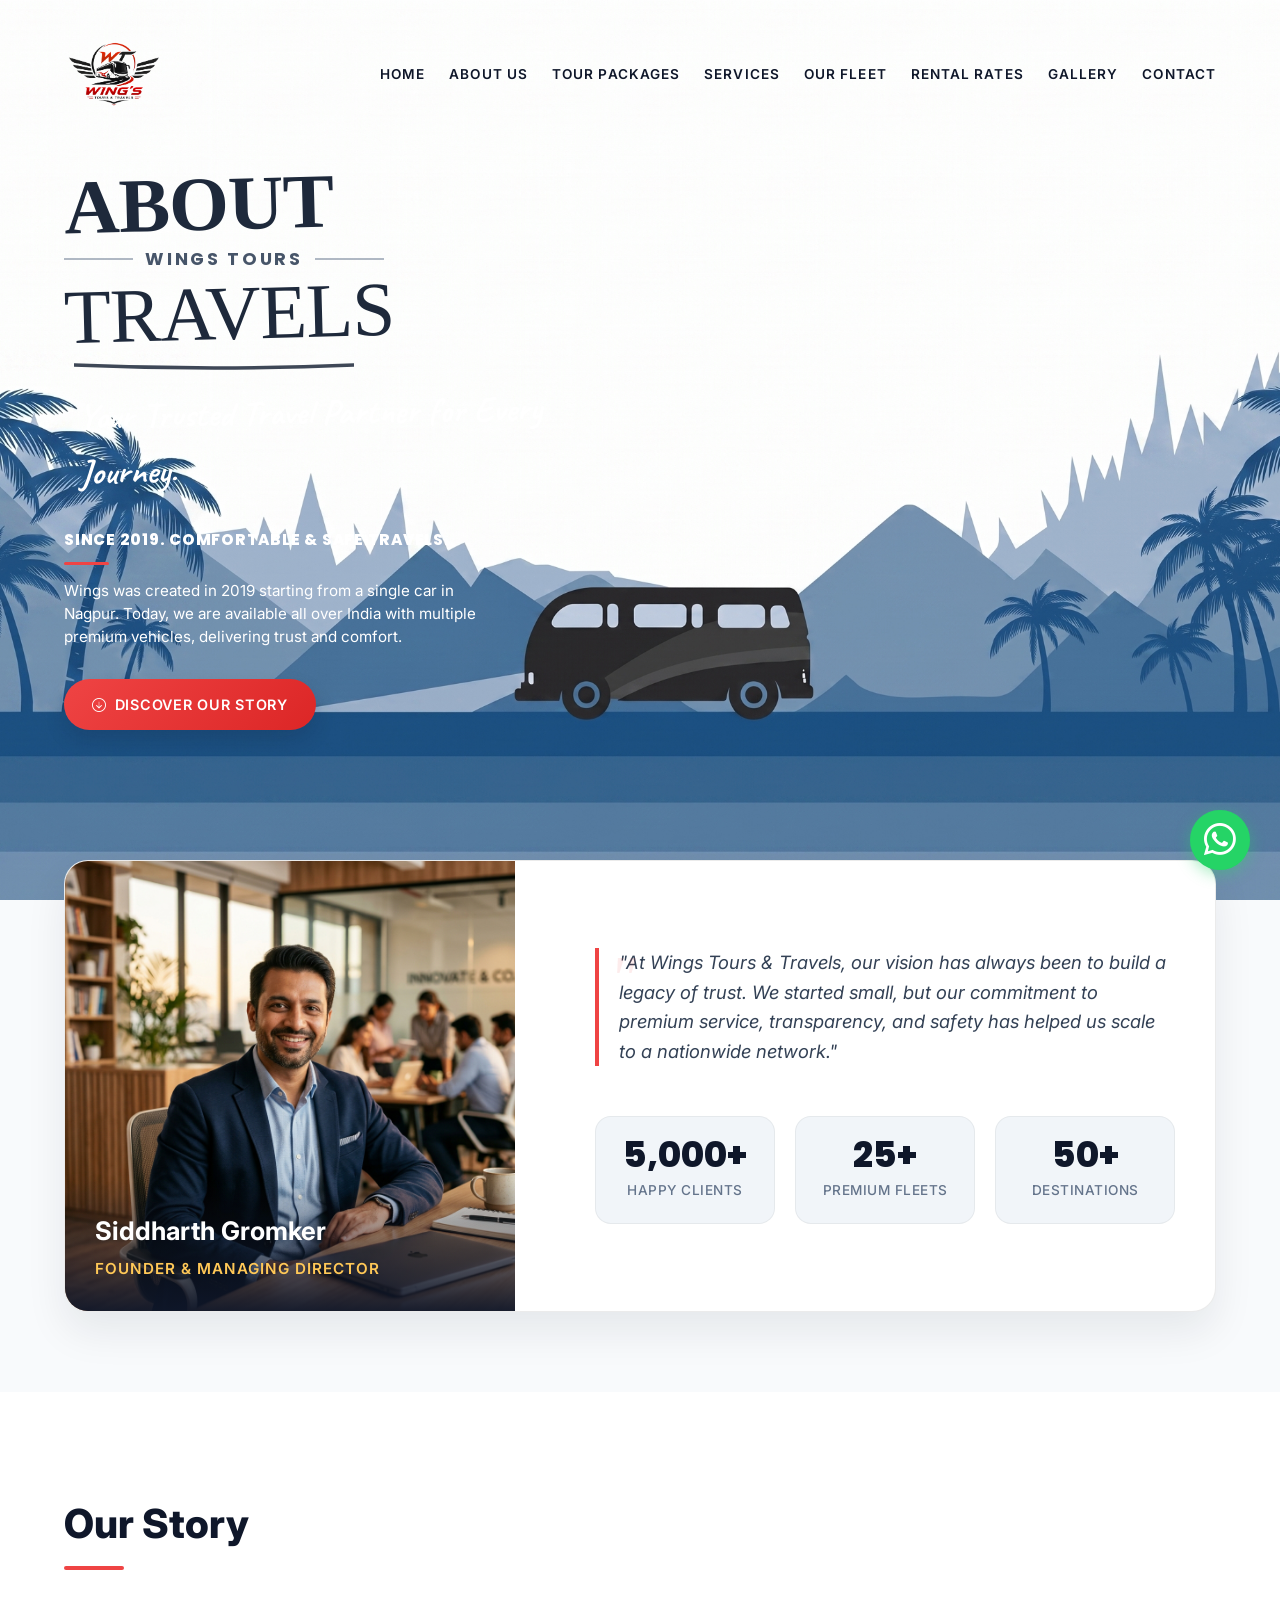
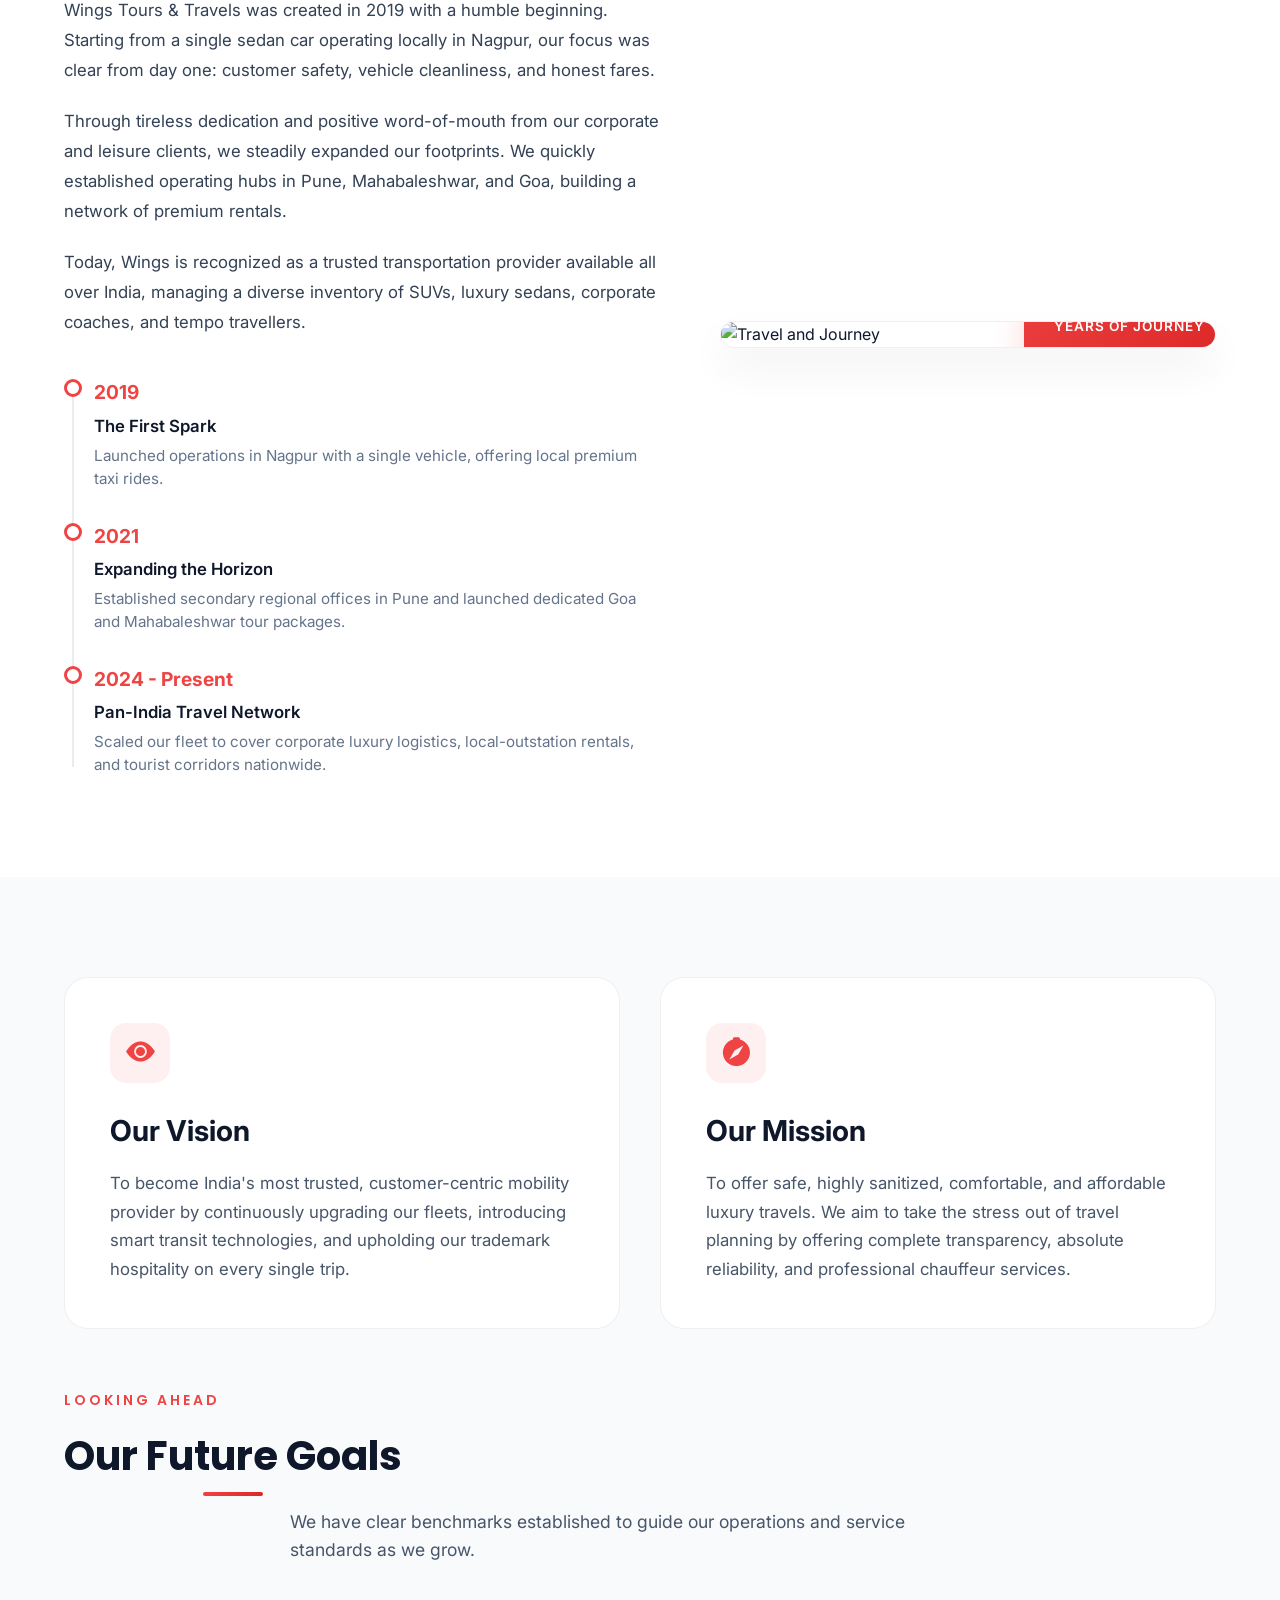
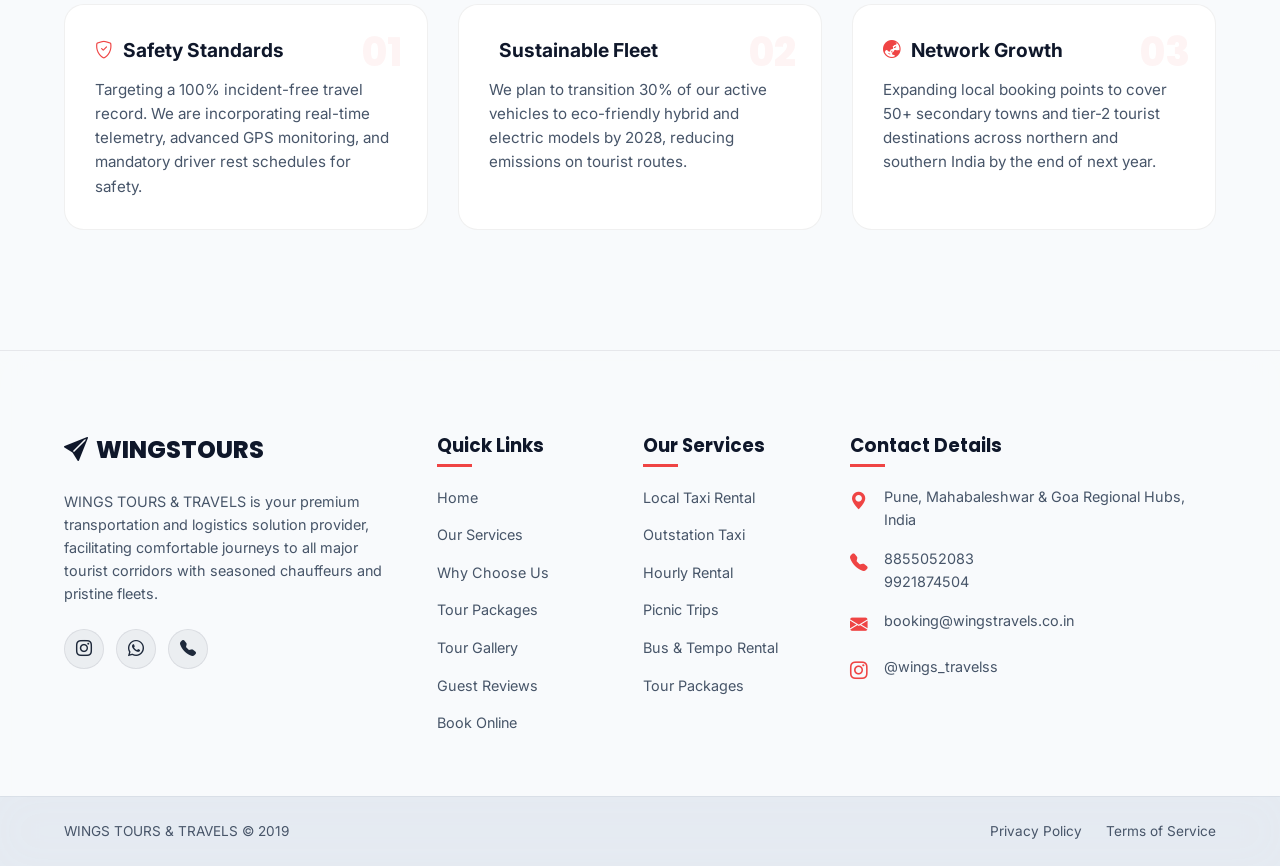
==== commit c979e733: "fix bugs in about section" ====
--- a/about.html
+++ b/about.html
@@ -5,7 +5,7 @@
     <meta charset="UTF-8">
     <meta name="viewport" content="width=device-width, initial-scale=1.0">
     <title>About Us | Wings Tours & Travels</title>
-    <meta name="description" content="Learn about Wings Tours & Travels. Founded in 2019 with a single car in Nagpur, we now provide premium transport and rentals all over India.">
+    <meta name="description" content="Learn about Wings Tours & Travels. Founded by Siddharth Gromker in 2019 with a single car in Nagpur, we now provide premium transport and rentals all over India.">
     
     <!-- Open Graph Meta Tags -->
     <meta property="og:title" content="About Us | Wings Tours & Travels">
@@ -23,29 +23,39 @@
     <!-- Custom CSS -->
     <link rel="stylesheet" href="style.css">
     <style>
-        /* About Page Specific Styles */
+        /* Light Theme Styles for About Page */
         body {
-            background-color: #0b1120;
-            color: #f1f5f9;
+            background-color: #f8fafc;
+            color: #0f172a;
+        }
+
+        /* Hero Section Text Overrides if needed for light theme */
+        .hero-section {
+            background-color: #0f172a !important; /* Keep the hero section dark for premium look */
+            color: #ffffff;
+        }
+        .hero-section h1, 
+        .hero-section p, 
+        .hero-section span {
+            color: #ffffff;
         }
 
         /* Owner & Stats Card Section */
         .owner-section {
             padding: 80px 0;
-            background: linear-gradient(180deg, #0b1120 0%, rgba(15, 23, 42, 0.6) 100%);
+            background-color: #f8fafc;
         }
 
         .owner-card {
-            background: rgba(30, 41, 59, 0.4);
-            border: 1px solid rgba(255, 255, 255, 0.05);
+            background: #ffffff;
+            border: 1px solid rgba(0, 0, 0, 0.08);
             border-radius: 24px;
             overflow: hidden;
             display: grid;
             grid-template-columns: 1fr 1.2fr;
             gap: 40px;
-            box-shadow: 0 20px 40px rgba(0, 0, 0, 0.4);
-            backdrop-filter: blur(10px);
-            margin-top: -60px;
+            box-shadow: 0 20px 40px rgba(15, 23, 42, 0.08);
+            margin-top: -120px;
             position: relative;
             z-index: 10;
         }
@@ -99,7 +109,7 @@
         .owner-quote {
             font-size: 1.15rem;
             font-style: italic;
-            color: #e2e8f0;
+            color: #334155;
             margin-bottom: 30px;
             line-height: 1.6;
             border-left: 4px solid var(--color-secondary, #EF4444);
@@ -111,7 +121,7 @@
             content: '"';
             font-family: serif;
             font-size: 4rem;
-            color: rgba(239, 68, 68, 0.15);
+            color: rgba(239, 68, 68, 0.1);
             position: absolute;
             top: -20px;
             left: 10px;
@@ -125,8 +135,8 @@
         }
 
         .stat-item {
-            background: rgba(15, 23, 42, 0.5);
-            border: 1px solid rgba(255, 255, 255, 0.05);
+            background: #f1f5f9;
+            border: 1px solid rgba(0, 0, 0, 0.05);
             border-radius: 16px;
             padding: 20px 15px;
             text-align: center;
@@ -136,13 +146,13 @@
         .stat-item:hover {
             transform: translateY(-5px);
             border-color: rgba(239, 68, 68, 0.2);
-            box-shadow: 0 10px 20px rgba(0, 0, 0, 0.2);
+            box-shadow: 0 10px 20px rgba(0, 0, 0, 0.05);
         }
 
         .stat-number {
             font-size: 2.2rem;
             font-weight: 800;
-            color: var(--color-accent, #FFC857);
+            color: var(--color-primary, #0B3D91); /* Deep slate / red accent */
             display: block;
             margin-bottom: 5px;
             font-family: 'Poppins', sans-serif;
@@ -150,7 +160,7 @@
 
         .stat-label {
             font-size: 0.85rem;
-            color: #94a3b8;
+            color: #64748b;
             font-weight: 500;
             text-transform: uppercase;
             letter-spacing: 0.5px;
@@ -159,7 +169,7 @@
         /* Our Story Section */
         .story-section {
             padding: 100px 0;
-            background-color: #0b1120;
+            background-color: #ffffff;
             position: relative;
         }
 
@@ -174,7 +184,7 @@
             font-size: 2.5rem;
             font-weight: 800;
             margin-bottom: 25px;
-            color: #ffffff;
+            color: #0f172a;
             position: relative;
         }
 
@@ -190,7 +200,7 @@
 
         .story-text p {
             font-size: 1.05rem;
-            color: #cbd5e1;
+            color: #334155;
             line-height: 1.8;
             margin-bottom: 20px;
         }
@@ -211,7 +221,7 @@
             top: 10px;
             bottom: 10px;
             width: 2px;
-            background: rgba(255, 255, 255, 0.1);
+            background: rgba(15, 23, 42, 0.08);
         }
 
         .timeline-item {
@@ -225,20 +235,20 @@
             width: 18px;
             height: 18px;
             border-radius: 50%;
-            background: #0b1120;
+            background: #ffffff;
             border: 3px solid var(--color-secondary, #EF4444);
             transition: all 0.3s ease;
         }
 
         .timeline-item:hover .timeline-badge {
             background: var(--color-secondary, #EF4444);
-            box-shadow: 0 0 10px rgba(239, 68, 68, 0.8);
+            box-shadow: 0 0 10px rgba(239, 68, 68, 0.4);
         }
 
         .timeline-year {
             font-size: 1.2rem;
             font-weight: 700;
-            color: var(--color-accent, #FFC857);
+            color: var(--color-secondary, #EF4444);
             margin-bottom: 5px;
             display: block;
         }
@@ -246,13 +256,13 @@
         .timeline-title {
             font-size: 1.05rem;
             font-weight: 600;
-            color: #ffffff;
+            color: #0f172a;
             margin-bottom: 5px;
         }
 
         .timeline-desc {
             font-size: 0.95rem;
-            color: #94a3b8;
+            color: #64748b;
             line-height: 1.5;
         }
 
@@ -264,8 +274,8 @@
             position: relative;
             border-radius: 24px;
             overflow: hidden;
-            border: 1px solid rgba(255, 255, 255, 0.05);
-            box-shadow: 0 20px 40px rgba(0, 0, 0, 0.4);
+            border: 1px solid rgba(0, 0, 0, 0.06);
+            box-shadow: 0 20px 40px rgba(15, 23, 42, 0.06);
         }
 
         .story-graphic img {
@@ -277,14 +287,14 @@
 
         .story-experience-badge {
             position: absolute;
-            bottom: -30px;
-            right: -30px;
+            bottom: -20px;
+            right: -20px;
             background: var(--gradient-cta);
             padding: 30px;
             border-radius: 20px;
             text-align: center;
             color: white;
-            box-shadow: 0 15px 30px rgba(239, 68, 68, 0.3);
+            box-shadow: 0 15px 30px rgba(239, 68, 68, 0.2);
             z-index: 10;
         }
 
@@ -308,7 +318,7 @@
         /* Vision & Mission Section */
         .vision-mission-section {
             padding: 100px 0 120px 0;
-            background: linear-gradient(180deg, rgba(15, 23, 42, 0.6) 0%, #0b1120 100%);
+            background-color: #f8fafc;
         }
 
         .vision-mission-grid {
@@ -319,8 +329,8 @@
         }
 
         .vm-card {
-            background: rgba(30, 41, 59, 0.3);
-            border: 1px solid rgba(255, 255, 255, 0.05);
+            background: #ffffff;
+            border: 1px solid rgba(0, 0, 0, 0.06);
             border-radius: 24px;
             padding: 45px;
             transition: all 0.3s ease;
@@ -330,16 +340,15 @@
 
         .vm-card:hover {
             transform: translateY(-5px);
-            border-color: rgba(255, 200, 87, 0.2);
-            background: rgba(30, 41, 59, 0.4);
-            box-shadow: 0 20px 40px rgba(0, 0, 0, 0.3);
+            border-color: rgba(239, 68, 68, 0.15);
+            box-shadow: 0 20px 40px rgba(15, 23, 42, 0.05);
         }
 
         .vm-icon-wrap {
             width: 60px;
             height: 60px;
             border-radius: 16px;
-            background: rgba(239, 68, 68, 0.1);
+            background: rgba(239, 68, 68, 0.08);
             color: var(--color-secondary, #EF4444);
             display: flex;
             align-items: center;
@@ -352,30 +361,30 @@
         .vm-card:hover .vm-icon-wrap {
             background: var(--color-secondary, #EF4444);
             color: #ffffff;
-            box-shadow: 0 5px 15px rgba(239, 68, 68, 0.4);
+            box-shadow: 0 5px 15px rgba(239, 68, 68, 0.3);
         }
 
         .vm-card.vision:hover .vm-icon-wrap {
-            background: var(--color-accent, #FFC857);
-            color: #0b1120;
-            box-shadow: 0 5px 15px rgba(255, 200, 87, 0.4);
+            background: var(--color-secondary, #EF4444);
+            color: #ffffff;
+            box-shadow: 0 5px 15px rgba(239, 68, 68, 0.3);
         }
 
         .vm-card.vision .vm-icon-wrap {
-            background: rgba(255, 200, 87, 0.1);
-            color: var(--color-accent, #FFC857);
+            background: rgba(239, 68, 68, 0.08);
+            color: var(--color-secondary, #EF4444);
         }
 
         .vm-title {
             font-size: 1.8rem;
             font-weight: 700;
-            color: #ffffff;
+            color: #0f172a;
             margin-bottom: 15px;
         }
 
         .vm-desc {
             font-size: 1.05rem;
-            color: #cbd5e1;
+            color: #475569;
             line-height: 1.7;
         }
 
@@ -391,8 +400,8 @@
         }
 
         .goal-card {
-            background: rgba(15, 23, 42, 0.4);
-            border: 1px solid rgba(255, 255, 255, 0.05);
+            background: #ffffff;
+            border: 1px solid rgba(0, 0, 0, 0.06);
             border-radius: 20px;
             padding: 30px;
             position: relative;
@@ -400,15 +409,15 @@
         }
 
         .goal-card:hover {
-            border-color: rgba(239, 68, 68, 0.2);
+            border-color: rgba(239, 68, 68, 0.15);
             transform: translateY(-5px);
-            box-shadow: 0 15px 30px rgba(0, 0, 0, 0.25);
+            box-shadow: 0 15px 30px rgba(15, 23, 42, 0.05);
         }
 
         .goal-num {
             font-size: 2.5rem;
             font-weight: 800;
-            color: rgba(239, 68, 68, 0.1);
+            color: rgba(239, 68, 68, 0.06);
             position: absolute;
             top: 15px;
             right: 25px;
@@ -417,14 +426,14 @@
         }
 
         .goal-card:hover .goal-num {
-            color: rgba(239, 68, 68, 0.3);
+            color: rgba(239, 68, 68, 0.15);
             transform: scale(1.1);
         }
 
         .goal-title {
             font-size: 1.2rem;
             font-weight: 700;
-            color: #ffffff;
+            color: #0f172a;
             margin-bottom: 12px;
             display: flex;
             align-items: center;
@@ -432,20 +441,24 @@
         }
 
         .goal-title i {
-            color: var(--color-accent, #FFC857);
+            color: var(--color-secondary, #EF4444);
             font-size: 1.1rem;
         }
 
         .goal-desc {
             font-size: 0.95rem;
-            color: #cbd5e1;
+            color: #475569;
             line-height: 1.6;
         }
 
         @media (max-width: 992px) {
+            .owner-section {
+                padding: 60px 0;
+            }
             .owner-card {
                 grid-template-columns: 1fr;
                 gap: 0;
+                margin-top: 0; /* Reset negative margin on tablet to prevent hero overlap */
             }
             .owner-image-wrap {
                 min-height: 380px;
@@ -464,6 +477,73 @@
             }
             .goals-grid {
                 grid-template-columns: 1fr;
+            }
+        }
+
+        /* Fix cards info sliding out of window on small phone viewports */
+        @media (max-width: 576px) {
+            .owner-section {
+                padding: 40px 0;
+            }
+            .owner-card {
+                margin-top: 0; /* Reset negative margin on mobile to prevent hero overlap */
+                margin-left: 10px;
+                margin-right: 10px;
+                border-radius: 16px;
+                box-shadow: 0 10px 25px rgba(0,0,0,0.06);
+            }
+            .owner-image-wrap {
+                min-height: 280px;
+            }
+            .owner-details-wrap {
+                padding: 30px 15px;
+            }
+            .owner-quote {
+                font-size: 1rem;
+                margin-bottom: 20px;
+                padding-left: 15px;
+            }
+            .stats-grid {
+                grid-template-columns: 1fr; /* Switch to single column to prevent sliding out */
+                gap: 12px;
+                margin-top: 15px;
+            }
+            .stat-item {
+                padding: 15px 10px;
+                border-radius: 12px;
+            }
+            .stat-number {
+                font-size: 1.8rem;
+            }
+            .story-section {
+                padding: 60px 0;
+            }
+            .story-timeline {
+                padding-left: 20px;
+            }
+            .story-timeline::before {
+                left: 4px;
+            }
+            .timeline-badge {
+                left: -24px;
+                width: 14px;
+                height: 14px;
+            }
+            .story-experience-badge {
+                position: static;
+                margin-top: 20px;
+                transform: none;
+                border-radius: 16px;
+                box-shadow: 0 10px 20px rgba(239, 68, 68, 0.15);
+            }
+            .vision-mission-section {
+                padding: 60px 0 80px 0;
+            }
+            .vm-card {
+                padding: 25px 20px;
+            }
+            .goal-card {
+                padding: 25px 20px;
             }
         }
     </style>
@@ -562,7 +642,7 @@
                 <div class="owner-image-wrap">
                     <img src="images/owner.png" alt="Founder of Wings Tours & Travels" class="owner-img">
                     <div class="owner-info-overlay">
-                        <h3 class="owner-name">Sarthak Kakde</h3>
+                        <h3 class="owner-name">Siddharth Gromker</h3>
                         <p class="owner-title">Founder & Managing Director</p>
                     </div>
                 </div>
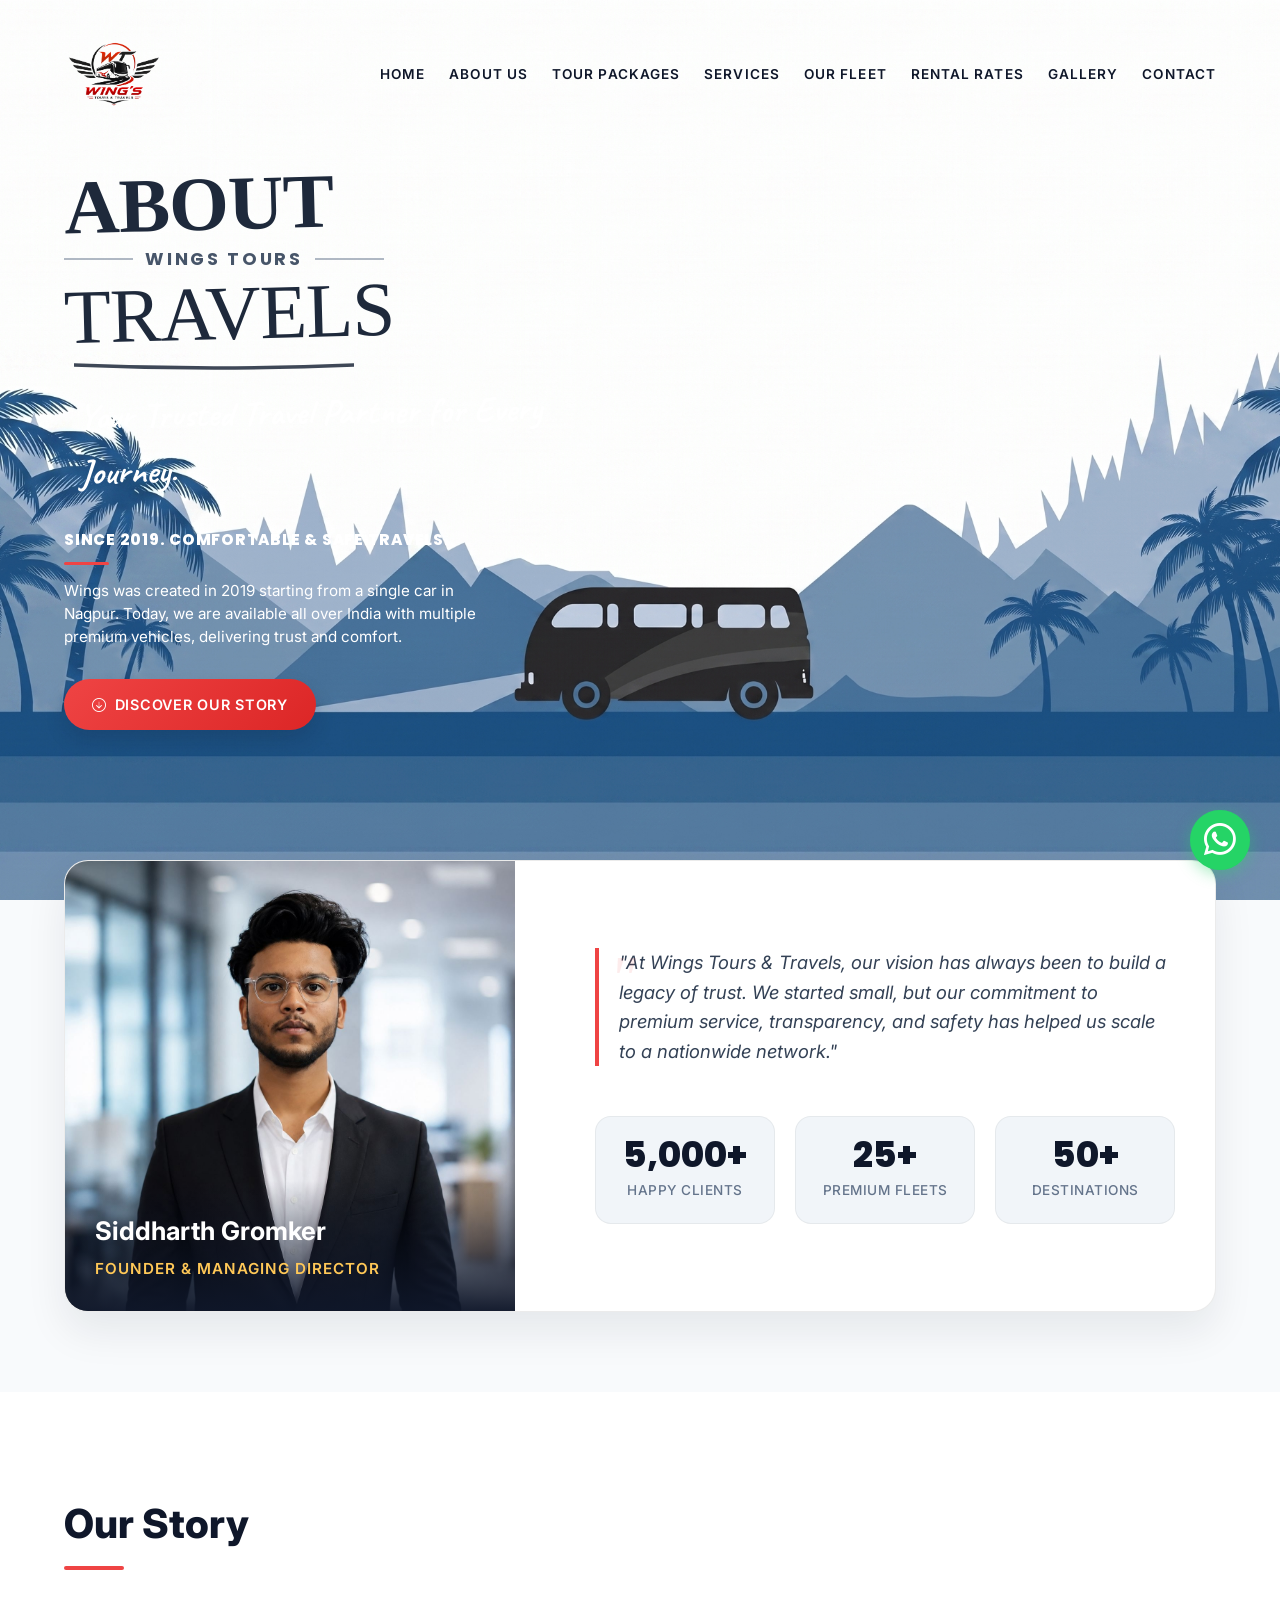
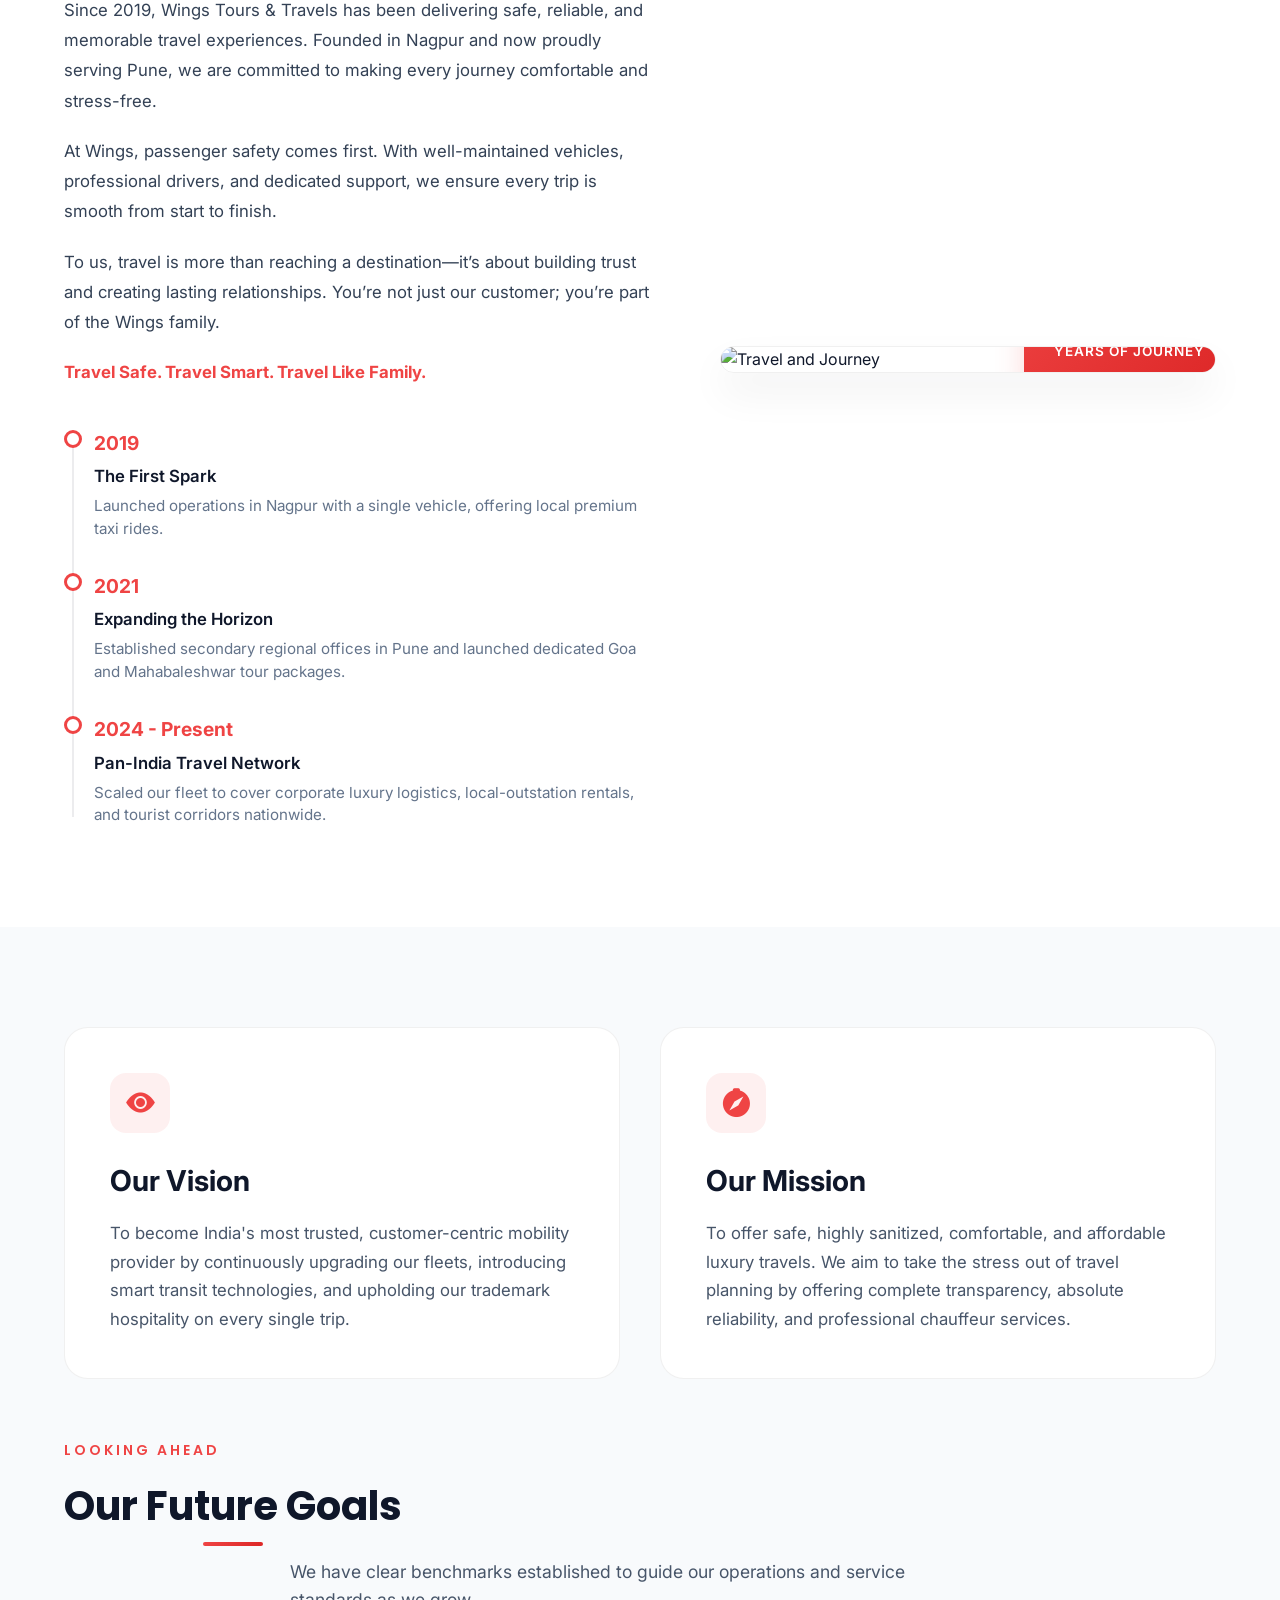
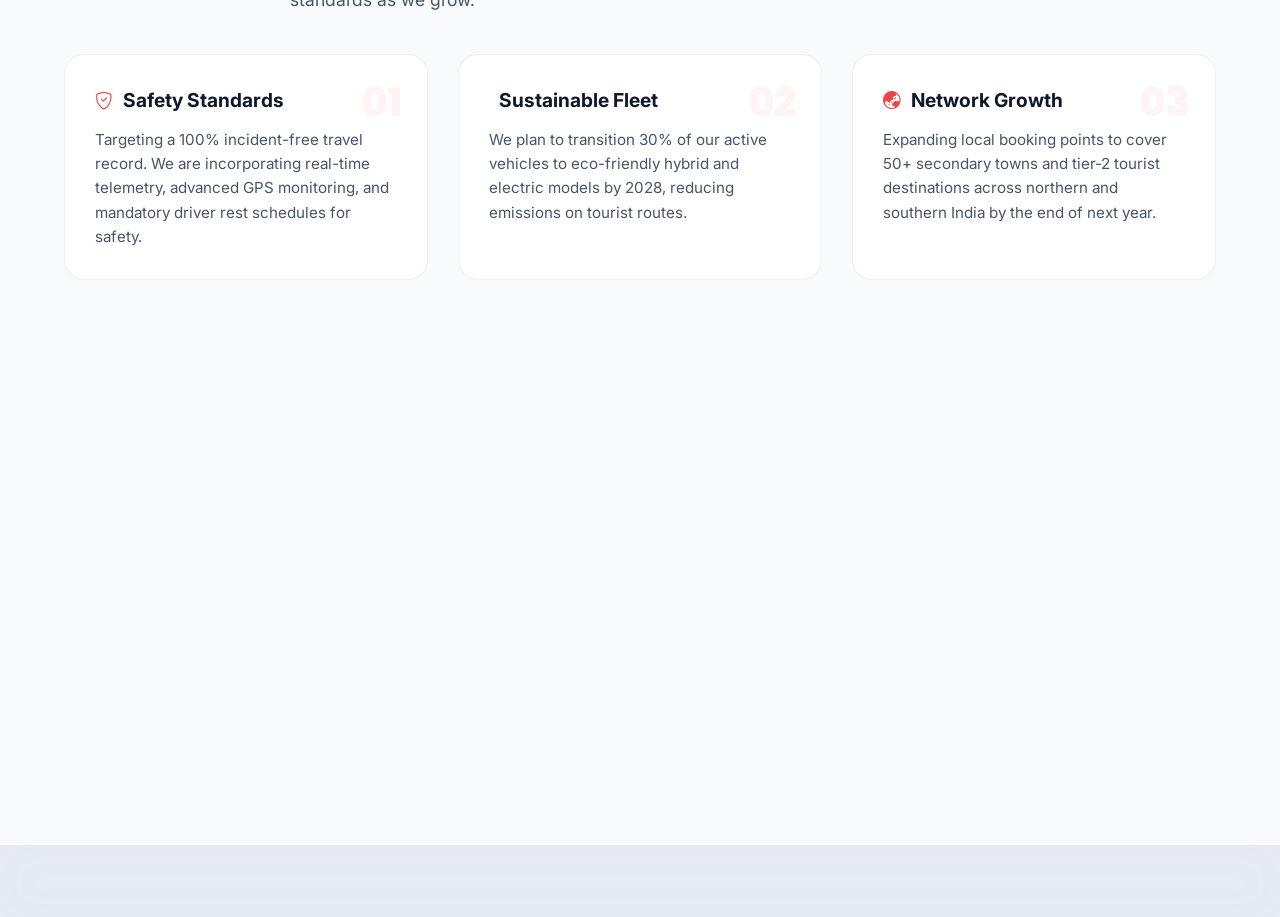
==== commit 821e1264: "update profile photo" ====
--- a/about.html
+++ b/about.html
@@ -5,21 +5,25 @@
     <meta charset="UTF-8">
     <meta name="viewport" content="width=device-width, initial-scale=1.0">
     <title>About Us | Wings Tours & Travels</title>
-    <meta name="description" content="Learn about Wings Tours & Travels. Founded by Siddharth Gromker in 2019 with a single car in Nagpur, we now provide premium transport and rentals all over India.">
-    
+    <meta name="description"
+        content="Learn about Wings Tours & Travels. Founded by Siddharth Gromker in 2019 with a single car in Nagpur, we now provide premium transport and rentals all over India.">
+
     <!-- Open Graph Meta Tags -->
     <meta property="og:title" content="About Us | Wings Tours & Travels">
-    <meta property="og:description" content="Discover our journey since 2019, our fleet, happy clients, and vision to provide premium and safe travel solutions.">
+    <meta property="og:description"
+        content="Discover our journey since 2019, our fleet, happy clients, and vision to provide premium and safe travel solutions.">
     <meta property="og:type" content="website">
 
     <!-- Fonts -->
     <link rel="preconnect" href="https://fonts.googleapis.com">
     <link rel="preconnect" href="https://fonts.gstatic.com" crossorigin>
-    <link href="https://fonts.googleapis.com/css2?family=Inter:wght@300;400;500;600;700&family=Poppins:wght@400;500;600;700;800&family=Permanent+Marker&family=Caveat:wght@700&display=swap" rel="stylesheet">
-    
+    <link
+        href="https://fonts.googleapis.com/css2?family=Inter:wght@300;400;500;600;700&family=Poppins:wght@400;500;600;700;800&family=Permanent+Marker&family=Caveat:wght@700&display=swap"
+        rel="stylesheet">
+
     <!-- Bootstrap Icons -->
     <link rel="stylesheet" href="https://cdn.jsdelivr.net/npm/bootstrap-icons@1.11.1/font/bootstrap-icons.css">
-    
+
     <!-- Custom CSS -->
     <link rel="stylesheet" href="style.css">
     <style>
@@ -31,11 +35,13 @@
 
         /* Hero Section Text Overrides if needed for light theme */
         .hero-section {
-            background-color: #0f172a !important; /* Keep the hero section dark for premium look */
+            background-color: #0f172a !important;
+            /* Keep the hero section dark for premium look */
             color: #ffffff;
         }
-        .hero-section h1, 
-        .hero-section p, 
+
+        .hero-section h1,
+        .hero-section p,
         .hero-section span {
             color: #ffffff;
         }
@@ -152,7 +158,8 @@
         .stat-number {
             font-size: 2.2rem;
             font-weight: 800;
-            color: var(--color-primary, #0B3D91); /* Deep slate / red accent */
+            color: var(--color-primary, #0B3D91);
+            /* Deep slate / red accent */
             display: block;
             margin-bottom: 5px;
             font-family: 'Poppins', sans-serif;
@@ -455,26 +462,33 @@
             .owner-section {
                 padding: 60px 0;
             }
+
             .owner-card {
                 grid-template-columns: 1fr;
                 gap: 0;
-                margin-top: 0; /* Reset negative margin on tablet to prevent hero overlap */
-            }
+                margin-top: 0;
+                /* Reset negative margin on tablet to prevent hero overlap */
+            }
+
             .owner-image-wrap {
                 min-height: 380px;
             }
+
             .story-grid {
                 grid-template-columns: 1fr;
                 gap: 40px;
             }
+
             .story-experience-badge {
                 bottom: 20px;
                 right: 20px;
                 padding: 20px;
             }
+
             .vision-mission-grid {
                 grid-template-columns: 1fr;
             }
+
             .goals-grid {
                 grid-template-columns: 1fr;
             }
@@ -485,50 +499,64 @@
             .owner-section {
                 padding: 40px 0;
             }
+
             .owner-card {
-                margin-top: 0; /* Reset negative margin on mobile to prevent hero overlap */
+                margin-top: 0;
+                /* Reset negative margin on mobile to prevent hero overlap */
                 margin-left: 10px;
                 margin-right: 10px;
                 border-radius: 16px;
-                box-shadow: 0 10px 25px rgba(0,0,0,0.06);
-            }
+                box-shadow: 0 10px 25px rgba(0, 0, 0, 0.06);
+            }
+
             .owner-image-wrap {
                 min-height: 280px;
             }
+
             .owner-details-wrap {
                 padding: 30px 15px;
             }
+
             .owner-quote {
                 font-size: 1rem;
                 margin-bottom: 20px;
                 padding-left: 15px;
             }
+
             .stats-grid {
-                grid-template-columns: 1fr; /* Switch to single column to prevent sliding out */
+                grid-template-columns: 1fr;
+                /* Switch to single column to prevent sliding out */
                 gap: 12px;
                 margin-top: 15px;
             }
+
             .stat-item {
                 padding: 15px 10px;
                 border-radius: 12px;
             }
+
             .stat-number {
                 font-size: 1.8rem;
             }
+
             .story-section {
                 padding: 60px 0;
             }
+
             .story-timeline {
                 padding-left: 20px;
             }
+
             .story-timeline::before {
                 left: 4px;
             }
+
             .timeline-badge {
                 left: -24px;
                 width: 14px;
                 height: 14px;
             }
+
             .story-experience-badge {
                 position: static;
                 margin-top: 20px;
@@ -536,12 +564,15 @@
                 border-radius: 16px;
                 box-shadow: 0 10px 20px rgba(239, 68, 68, 0.15);
             }
+
             .vision-mission-section {
                 padding: 60px 0 80px 0;
             }
+
             .vm-card {
                 padding: 25px 20px;
             }
+
             .goal-card {
                 padding: 25px 20px;
             }
@@ -624,12 +655,14 @@
                     <p class="hero-alert-text">SINCE 2019. COMFORTABLE & SAFE TRAVELS.</p>
                     <div class="hero-red-bar"></div>
                     <p class="hero-description">
-                        Wings was created in 2019 starting from a single car in Nagpur. Today, we are available all over India with multiple premium vehicles, delivering trust and comfort.
+                        Wings was created in 2019 starting from a single car in Nagpur. Today, we are available all over
+                        India with multiple premium vehicles, delivering trust and comfort.
                     </p>
                 </div>
 
                 <div class="hero-buttons">
-                    <a href="#owner-story" class="btn btn-primary"><i class="bi bi-arrow-down-circle"></i> DISCOVER OUR STORY</a>
+                    <a href="#owner-story" class="btn btn-primary"><i class="bi bi-arrow-down-circle"></i> DISCOVER OUR
+                        STORY</a>
                 </div>
             </div>
         </div>
@@ -640,7 +673,7 @@
         <div class="container">
             <div class="owner-card">
                 <div class="owner-image-wrap">
-                    <img src="images/owner.png" alt="Founder of Wings Tours & Travels" class="owner-img">
+                    <img src="images/siddharthGromker.jpg" alt="Siddharth Gromker - Founder of Wings Tours & Travels" class="owner-img">
                     <div class="owner-info-overlay">
                         <h3 class="owner-name">Siddharth Gromker</h3>
                         <p class="owner-title">Founder & Managing Director</p>
@@ -648,9 +681,11 @@
                 </div>
                 <div class="owner-details-wrap">
                     <p class="owner-quote">
-                        "At Wings Tours & Travels, our vision has always been to build a legacy of trust. We started small, but our commitment to premium service, transparency, and safety has helped us scale to a nationwide network."
+                        "At Wings Tours & Travels, our vision has always been to build a legacy of trust. We started
+                        small, but our commitment to premium service, transparency, and safety has helped us scale to a
+                        nationwide network."
                     </p>
-                    
+
                     <div class="stats-grid">
                         <div class="stat-item">
                             <span class="stat-number">5,000+</span>
@@ -678,41 +713,48 @@
                     <h2>Our Story</h2>
                     <div class="story-text">
                         <p>
-                            Wings Tours & Travels was created in 2019 with a humble beginning. Starting from a single sedan car operating locally in Nagpur, our focus was clear from day one: customer safety, vehicle cleanliness, and honest fares.
+                            Since 2019, Wings Tours & Travels has been delivering safe, reliable, and memorable travel experiences. Founded in Nagpur and now proudly serving Pune, we are committed to making every journey comfortable and stress-free.
                         </p>
                         <p>
-                            Through tireless dedication and positive word-of-mouth from our corporate and leisure clients, we steadily expanded our footprints. We quickly established operating hubs in Pune, Mahabaleshwar, and Goa, building a network of premium rentals.
+                            At Wings, passenger safety comes first. With well-maintained vehicles, professional drivers, and dedicated support, we ensure every trip is smooth from start to finish.
                         </p>
                         <p>
-                            Today, Wings is recognized as a trusted transportation provider available all over India, managing a diverse inventory of SUVs, luxury sedans, corporate coaches, and tempo travellers.
+                            To us, travel is more than reaching a destination—it’s about building trust and creating lasting relationships. You’re not just our customer; you’re part of the Wings family.
+                        </p>
+                        <p class="story-slogan" style="font-weight: 700; color: var(--color-secondary, #EF4444); margin-top: 15px;">
+                            Travel Safe. Travel Smart. Travel Like Family.
                         </p>
                     </div>
-                    
+
                     <div class="story-timeline">
                         <div class="timeline-item">
                             <div class="timeline-badge"></div>
                             <span class="timeline-year">2019</span>
                             <h4 class="timeline-title">The First Spark</h4>
-                            <p class="timeline-desc">Launched operations in Nagpur with a single vehicle, offering local premium taxi rides.</p>
+                            <p class="timeline-desc">Launched operations in Nagpur with a single vehicle, offering local
+                                premium taxi rides.</p>
                         </div>
                         <div class="timeline-item">
                             <div class="timeline-badge"></div>
                             <span class="timeline-year">2021</span>
                             <h4 class="timeline-title">Expanding the Horizon</h4>
-                            <p class="timeline-desc">Established secondary regional offices in Pune and launched dedicated Goa and Mahabaleshwar tour packages.</p>
+                            <p class="timeline-desc">Established secondary regional offices in Pune and launched
+                                dedicated Goa and Mahabaleshwar tour packages.</p>
                         </div>
                         <div class="timeline-item">
                             <div class="timeline-badge"></div>
                             <span class="timeline-year">2024 - Present</span>
                             <h4 class="timeline-title">Pan-India Travel Network</h4>
-                            <p class="timeline-desc">Scaled our fleet to cover corporate luxury logistics, local-outstation rentals, and tourist corridors nationwide.</p>
+                            <p class="timeline-desc">Scaled our fleet to cover corporate luxury logistics,
+                                local-outstation rentals, and tourist corridors nationwide.</p>
                         </div>
                     </div>
                 </div>
-                
+
                 <div class="story-graphic">
                     <div class="story-graphic-wrapper">
-                        <img src="https://images.unsplash.com/photo-1469854523086-cc02fe5d8800?q=80&w=800" alt="Travel and Journey">
+                        <img src="https://images.unsplash.com/photo-1469854523086-cc02fe5d8800?q=80&w=800"
+                            alt="Travel and Journey">
                         <div class="story-experience-badge">
                             <span class="story-experience-num">7+</span>
                             <span class="story-experience-lbl">Years of Journey</span>
@@ -733,43 +775,51 @@
                     </div>
                     <h3 class="vm-title">Our Vision</h3>
                     <p class="vm-desc">
-                        To become India's most trusted, customer-centric mobility provider by continuously upgrading our fleets, introducing smart transit technologies, and upholding our trademark hospitality on every single trip.
+                        To become India's most trusted, customer-centric mobility provider by continuously upgrading our
+                        fleets, introducing smart transit technologies, and upholding our trademark hospitality on every
+                        single trip.
                     </p>
                 </div>
-                
+
                 <div class="vm-card mission">
                     <div class="vm-icon-wrap">
                         <i class="bi bi-compass-fill"></i>
                     </div>
                     <h3 class="vm-title">Our Mission</h3>
                     <p class="vm-desc">
-                        To offer safe, highly sanitized, comfortable, and affordable luxury travels. We aim to take the stress out of travel planning by offering complete transparency, absolute reliability, and professional chauffeur services.
+                        To offer safe, highly sanitized, comfortable, and affordable luxury travels. We aim to take the
+                        stress out of travel planning by offering complete transparency, absolute reliability, and
+                        professional chauffeur services.
                     </p>
                 </div>
             </div>
-            
+
             <!-- Goals Sub-Section -->
             <div class="goals-header text-center">
                 <span class="section-tagline">Looking Ahead</span>
                 <h2 class="section-title">Our Future Goals</h2>
-                <p class="section-subtitle">We have clear benchmarks established to guide our operations and service standards as we grow.</p>
-            </div>
-            
+                <p class="section-subtitle">We have clear benchmarks established to guide our operations and service
+                    standards as we grow.</p>
+            </div>
+
             <div class="goals-grid">
                 <div class="goal-card">
                     <span class="goal-num">01</span>
                     <h4 class="goal-title"><i class="bi bi-shield-check"></i> Safety Standards</h4>
-                    <p class="goal-desc">Targeting a 100% incident-free travel record. We are incorporating real-time telemetry, advanced GPS monitoring, and mandatory driver rest schedules for safety.</p>
+                    <p class="goal-desc">Targeting a 100% incident-free travel record. We are incorporating real-time
+                        telemetry, advanced GPS monitoring, and mandatory driver rest schedules for safety.</p>
                 </div>
                 <div class="goal-card">
                     <span class="goal-num">02</span>
                     <h4 class="goal-title"><i class="bi bi-leaf"></i> Sustainable Fleet</h4>
-                    <p class="goal-desc">We plan to transition 30% of our active vehicles to eco-friendly hybrid and electric models by 2028, reducing emissions on tourist routes.</p>
+                    <p class="goal-desc">We plan to transition 30% of our active vehicles to eco-friendly hybrid and
+                        electric models by 2028, reducing emissions on tourist routes.</p>
                 </div>
                 <div class="goal-card">
                     <span class="goal-num">03</span>
                     <h4 class="goal-title"><i class="bi bi-globe-asia-australia"></i> Network Growth</h4>
-                    <p class="goal-desc">Expanding local booking points to cover 50+ secondary towns and tier-2 tourist destinations across northern and southern India by the end of next year.</p>
+                    <p class="goal-desc">Expanding local booking points to cover 50+ secondary towns and tier-2 tourist
+                        destinations across northern and southern India by the end of next year.</p>
                 </div>
             </div>
         </div>
@@ -784,10 +834,14 @@
                     <i class="bi bi-send-fill logo-wings"></i>
                     <span>WINGS<span class="logo-highlight">TOURS</span></span>
                 </a>
-                <p class="footer-desc">WINGS TOURS & TRAVELS is your premium transportation and logistics solution provider, facilitating comfortable journeys to all major tourist corridors with seasoned chauffeurs and pristine fleets.</p>
+                <p class="footer-desc">WINGS TOURS & TRAVELS is your premium transportation and logistics solution
+                    provider, facilitating comfortable journeys to all major tourist corridors with seasoned chauffeurs
+                    and pristine fleets.</p>
                 <div class="footer-socials">
-                    <a href="https://instagram.com/wings_travelss" target="_blank" rel="noopener" aria-label="Follow us on Instagram"><i class="bi bi-instagram"></i></a>
-                    <a href="https://wa.me/918855052083" target="_blank" rel="noopener" aria-label="Contact us on WhatsApp"><i class="bi bi-whatsapp"></i></a>
+                    <a href="https://instagram.com/wings_travelss" target="_blank" rel="noopener"
+                        aria-label="Follow us on Instagram"><i class="bi bi-instagram"></i></a>
+                    <a href="https://wa.me/918855052083" target="_blank" rel="noopener"
+                        aria-label="Contact us on WhatsApp"><i class="bi bi-whatsapp"></i></a>
                     <a href="tel:8855052083" aria-label="Call Wings Travels"><i class="bi bi-telephone-fill"></i></a>
                 </div>
             </div>
@@ -818,7 +872,7 @@
                     <li><a href="index.html#services">Tour Packages</a></li>
                 </ul>
             </div>
-            
+
             <!-- Contact Details -->
             <div class="footer-col contact-col">
                 <h3>Contact Details</h3>
@@ -840,7 +894,8 @@
                     </li>
                     <li>
                         <i class="bi bi-instagram"></i>
-                        <span><a href="https://instagram.com/wings_travelss" target="_blank" rel="noopener">@wings_travelss</a></span>
+                        <span><a href="https://instagram.com/wings_travelss" target="_blank"
+                                rel="noopener">@wings_travelss</a></span>
                     </li>
                 </ul>
             </div>
@@ -878,4 +933,4 @@
     <script src="script.js"></script>
 </body>
 
-</html>
+</html>
--- a/style.css
+++ b/style.css
@@ -2008,15 +2008,16 @@
 }
 
 .quick-contact-actions {
-    margin-top: 40px;
+    margin-top: 45px;
 }
 
 .quick-contact-actions h3 {
     font-family: var(--font-heading);
-    font-size: 1.25rem;
+    font-size: 1.3rem;
     font-weight: 700;
     margin-bottom: 20px;
     color: var(--color-dark);
+    letter-spacing: -0.3px;
 }
 
 .action-buttons-flex {
@@ -2025,14 +2026,81 @@
     gap: 16px;
 }
 
-.btn-instagram-btn {
+.btn-action {
+    display: inline-flex;
+    align-items: center;
+    justify-content: center;
+    gap: 10px;
+    padding: 14px 28px;
+    border-radius: 50px;
+    font-size: 0.95rem;
+    font-weight: 600;
+    text-decoration: none;
+    background: #ffffff;
+    border: 1px solid #e2e8f0;
+    color: #0f172a;
+    box-shadow: 0 4px 12px rgba(15, 23, 42, 0.02);
+    transition: all 0.3s cubic-bezier(0.4, 0, 0.2, 1);
+    cursor: pointer;
+}
+
+/* Call Action Button */
+.btn-action.btn-call-action i {
+    color: #ef4444;
+    font-size: 1.1rem;
+    transition: transform 0.3s ease;
+}
+
+.btn-action.btn-call-action:hover {
+    border-color: #ef4444;
+    background-color: #fef2f2;
+    color: #ef4444;
+    box-shadow: 0 8px 20px rgba(239, 68, 68, 0.1);
+    transform: translateY(-2px);
+}
+
+.btn-action.btn-call-action:hover i {
+    transform: scale(1.15) rotate(-10deg);
+}
+
+/* WhatsApp Action Button */
+.btn-action.btn-whatsapp-action i {
+    color: #25d366;
+    font-size: 1.15rem;
+    transition: transform 0.3s ease;
+}
+
+.btn-action.btn-whatsapp-action:hover {
+    border-color: #25d366;
+    background-color: #f0fdf4;
+    color: #16a34a;
+    box-shadow: 0 8px 20px rgba(37, 211, 102, 0.1);
+    transform: translateY(-2px);
+}
+
+.btn-action.btn-whatsapp-action:hover i {
+    transform: scale(1.15);
+}
+
+/* Instagram Action Button */
+.btn-action.btn-instagram-action i {
     background: linear-gradient(45deg, #f09433 0%, #e6683c 25%, #dc2743 50%, #cc2366 75%, #bc1888 100%);
-    color: var(--color-white);
-}
-
-.btn-instagram-btn:hover {
+    -webkit-background-clip: text;
+    -webkit-text-fill-color: transparent;
+    font-size: 1.15rem;
+    transition: transform 0.3s ease;
+}
+
+.btn-action.btn-instagram-action:hover {
+    border-color: #e1306c;
+    background-color: #fff1f2;
+    color: #db2777;
+    box-shadow: 0 8px 20px rgba(225, 48, 108, 0.15);
     transform: translateY(-2px);
-    box-shadow: 0 4px 15px rgba(220, 39, 67, 0.3);
+}
+
+.btn-action.btn-instagram-action:hover i {
+    transform: scale(1.15) rotate(10deg);
 }
 
 /* Map Styling */
@@ -2927,7 +2995,7 @@
    CAR RENTAL RATES SECTION STYLES
    ========================================================================== */
 .rental-rates-section {
-    background-color: var(--color-bg-dark, #0b1120);
+    background-color: #f8fafc;
     padding: 80px 0;
 }
 
@@ -2939,21 +3007,20 @@
 }
 
 .rental-card {
-    background: rgba(30, 41, 59, 0.4);
-    border: 1px solid rgba(255, 255, 255, 0.05);
+    background: #ffffff;
+    border: 1px solid rgba(0, 0, 0, 0.08);
     border-radius: 16px;
     overflow: hidden;
     transition: all 0.3s cubic-bezier(0.4, 0, 0.2, 1);
     display: flex;
     flex-direction: column;
     height: 100%;
-    backdrop-filter: blur(10px);
 }
 
 .rental-card:hover {
     transform: translateY(-8px);
-    border-color: rgba(239, 68, 68, 0.3);
-    box-shadow: 0 12px 30px rgba(0, 0, 0, 0.3);
+    border-color: rgba(239, 68, 68, 0.2);
+    box-shadow: 0 15px 35px rgba(15, 23, 42, 0.08);
 }
 
 .rental-card-img-wrap {
@@ -3012,7 +3079,7 @@
 .rental-card-name {
     font-size: 1.25rem;
     font-weight: 700;
-    color: #f8fafc;
+    color: #0f172a;
     margin-bottom: 18px;
 }
 
@@ -3021,10 +3088,10 @@
     flex-direction: column;
     gap: 8px;
     margin-bottom: 18px;
-    background: rgba(15, 23, 42, 0.25);
+    background: #f8fafc;
     padding: 12px;
     border-radius: 8px;
-    border: 1px solid rgba(255, 255, 255, 0.02);
+    border: 1px solid rgba(0, 0, 0, 0.05);
 }
 
 .rental-rate-item {
@@ -3032,9 +3099,9 @@
     justify-content: space-between;
     align-items: center;
     font-size: 0.85rem;
-    color: #94a3b8;
+    color: #475569;
     padding-bottom: 6px;
-    border-bottom: 1px solid rgba(255, 255, 255, 0.05);
+    border-bottom: 1px solid rgba(0, 0, 0, 0.05);
 }
 
 .rental-rate-item:last-child {
@@ -3054,11 +3121,11 @@
 
 .rental-rate-value {
     font-weight: 600;
-    color: #f1f5f9;
+    color: #0f172a;
 }
 
 .rental-min-fare .rental-rate-value {
-    color: var(--color-accent, #ffc857);
+    color: var(--color-secondary, #EF4444);
 }
 
 .rental-ac-badge {
@@ -3066,8 +3133,8 @@
     align-items: center;
     gap: 6px;
     font-size: 0.75rem;
-    color: #34d399;
-    background: rgba(52, 211, 153, 0.1);
+    color: #059669;
+    background: rgba(5, 150, 105, 0.08);
     padding: 4px 10px;
     border-radius: 6px;
     margin-bottom: 20px;
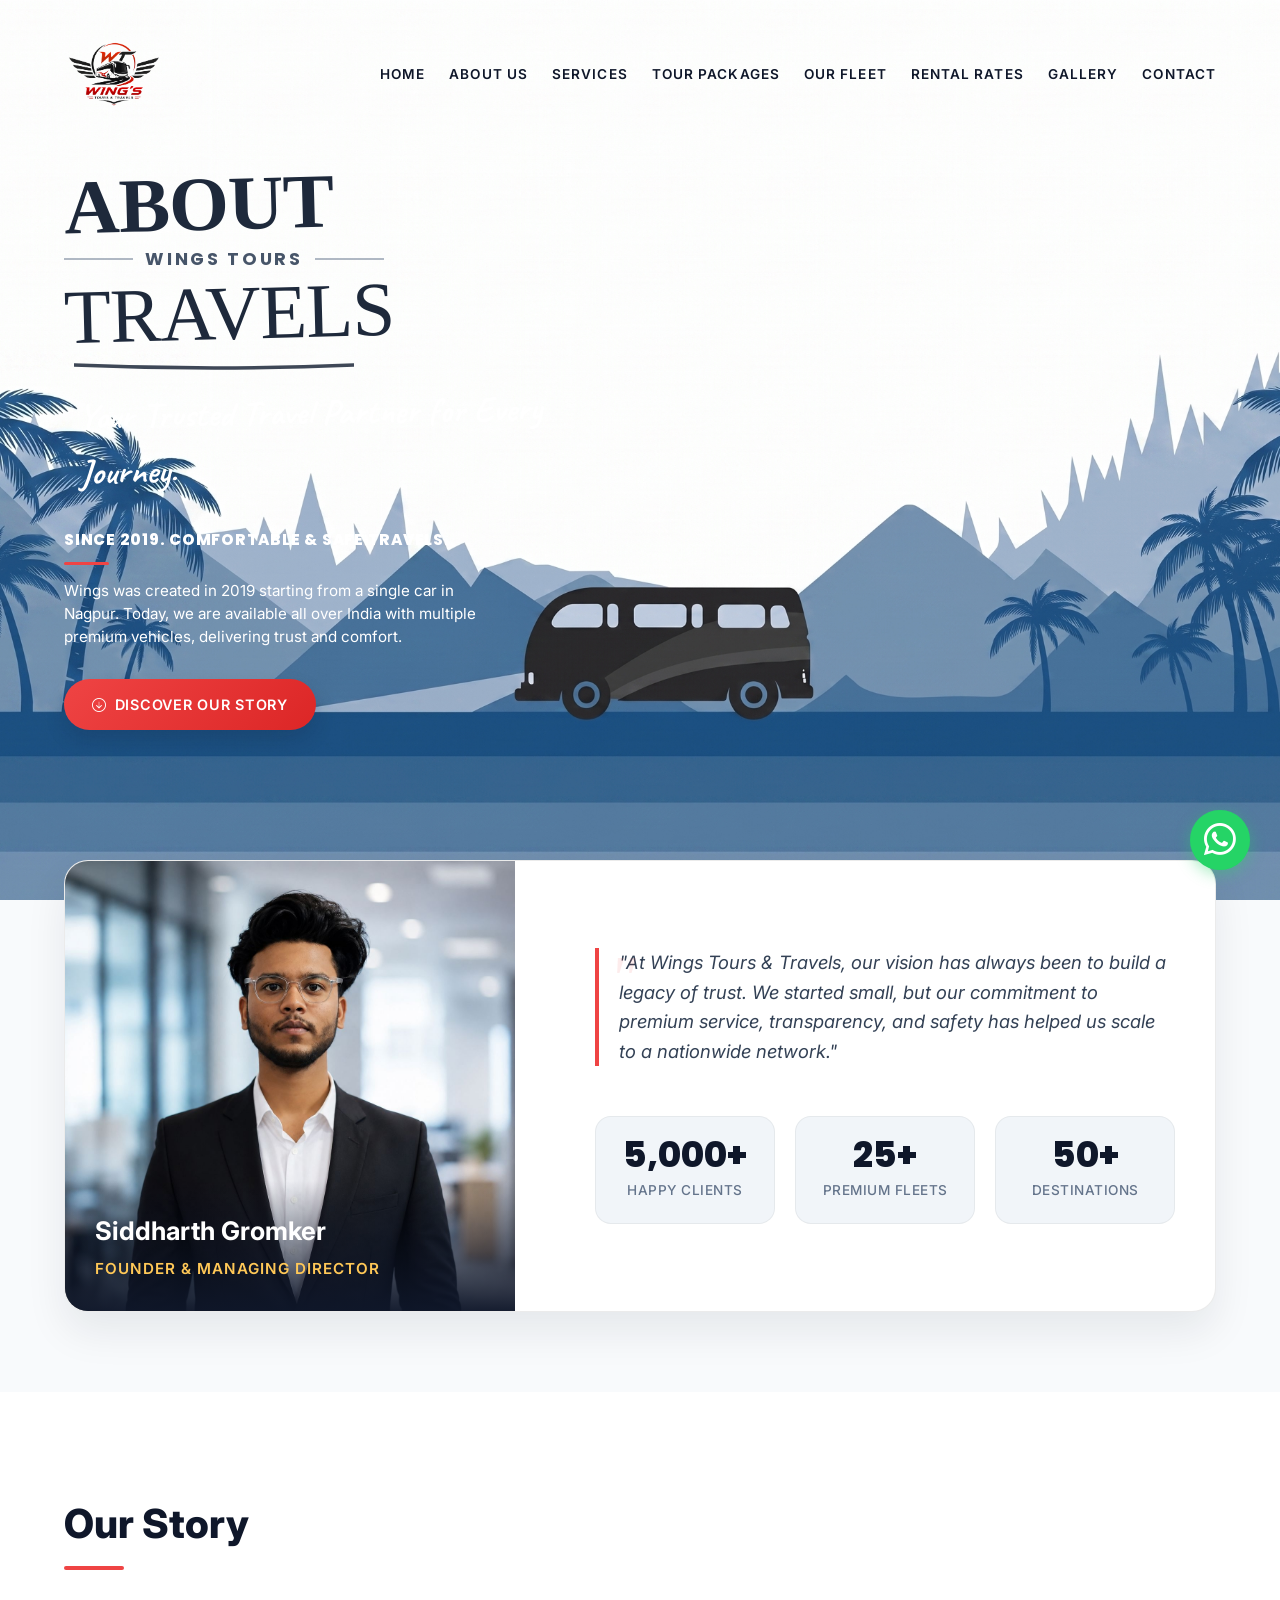
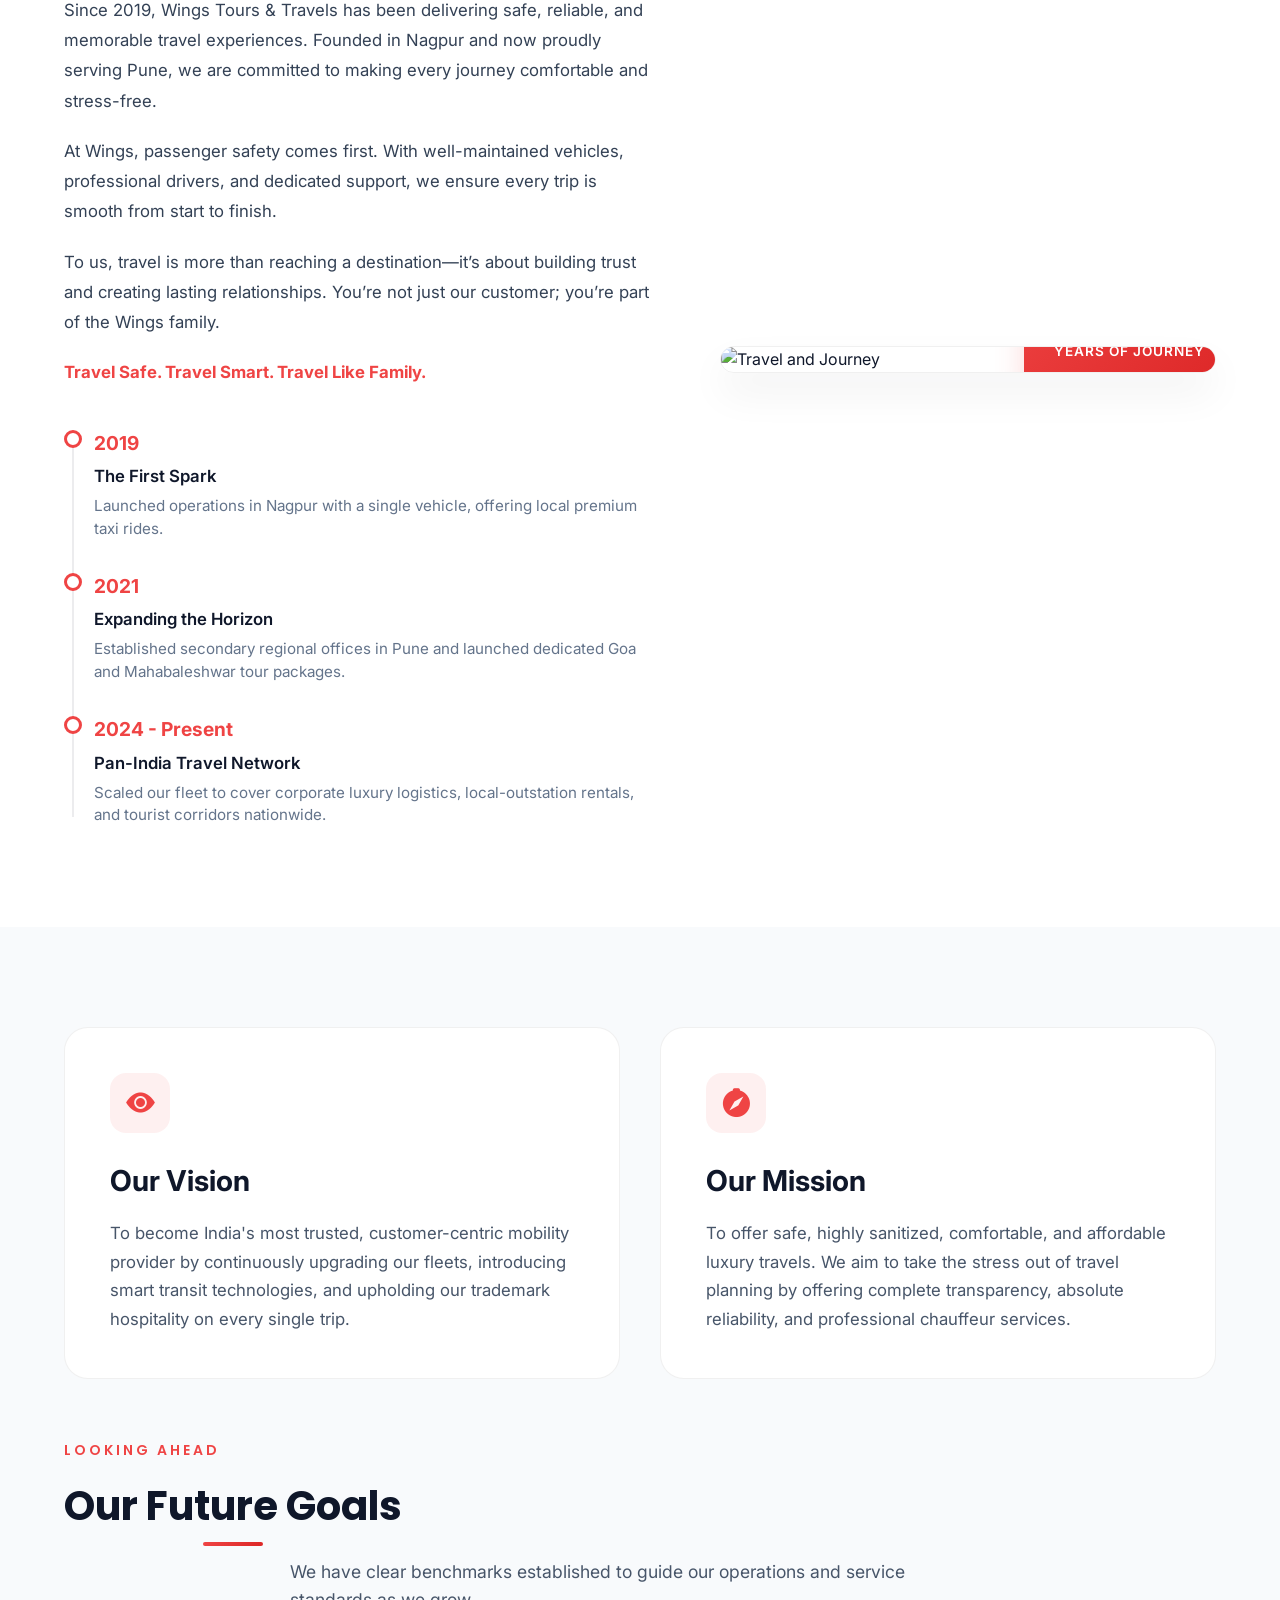
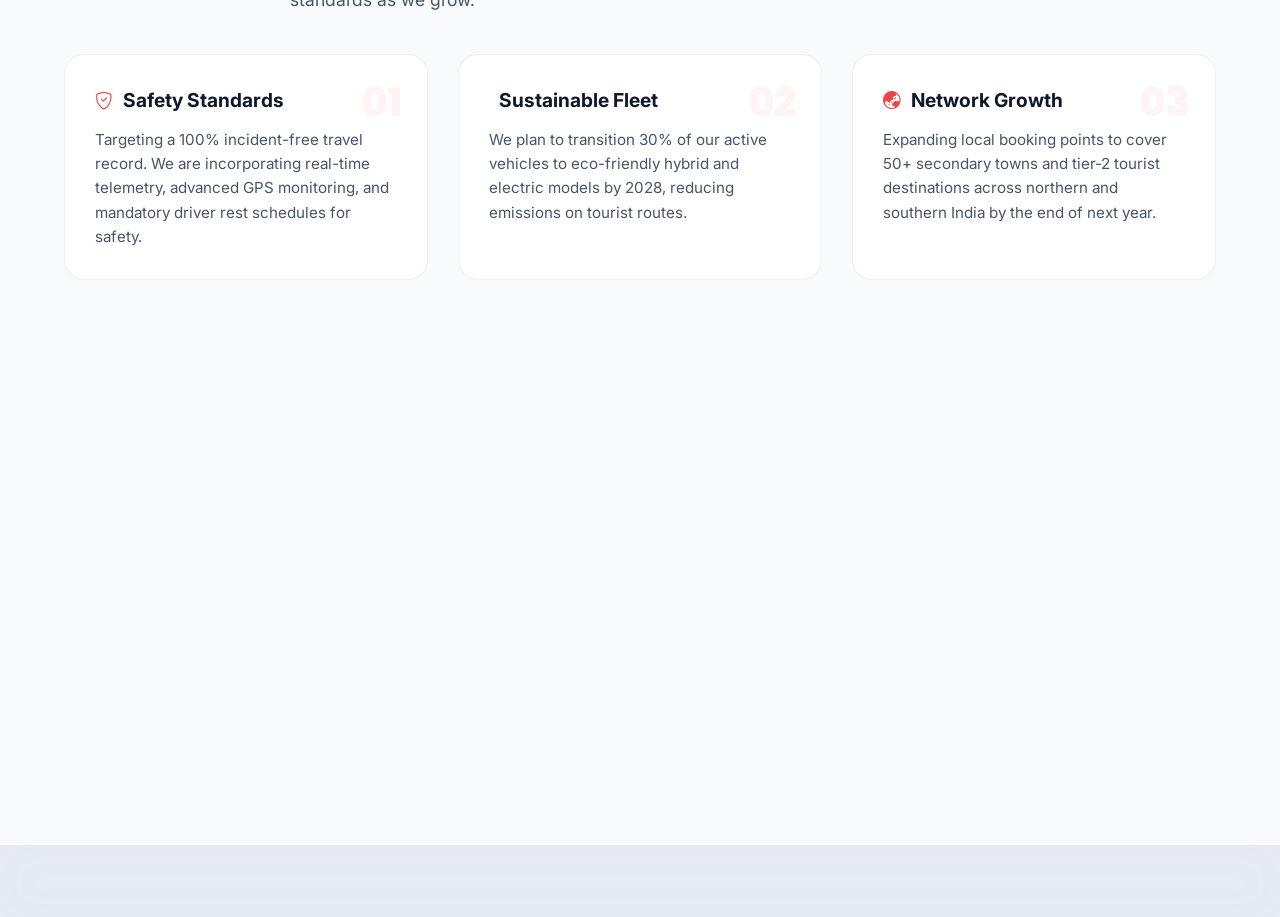
==== commit 1c42134a: "fixed sequence of sections" ====
--- a/about.html
+++ b/about.html
@@ -619,12 +619,12 @@
             <ul class="nav-menu" id="navMenu">
                 <li><a href="index.html#home" class="nav-link">Home</a></li>
                 <li><a href="#owner-story" class="nav-link active">About Us</a></li>
+                <li><a href="index.html#services" class="nav-link">Services</a></li>
                 <li><a href="index.html#packages" class="nav-link">Tour Packages</a></li>
-                <li><a href="index.html#services" class="nav-link">Services</a></li>
                 <li><a href="index.html#fleet" class="nav-link">Our Fleet</a></li>
                 <li><a href="tariffs.html" class="nav-link">Rental Rates</a></li>
                 <li><a href="index.html#gallery" class="nav-link">Gallery</a></li>
-                <li><a href="index.html#booking" class="nav-link">Contact</a></li>
+                <li><a href="index.html#contact" class="nav-link">Contact</a></li>
             </ul>
         </div>
     </nav>
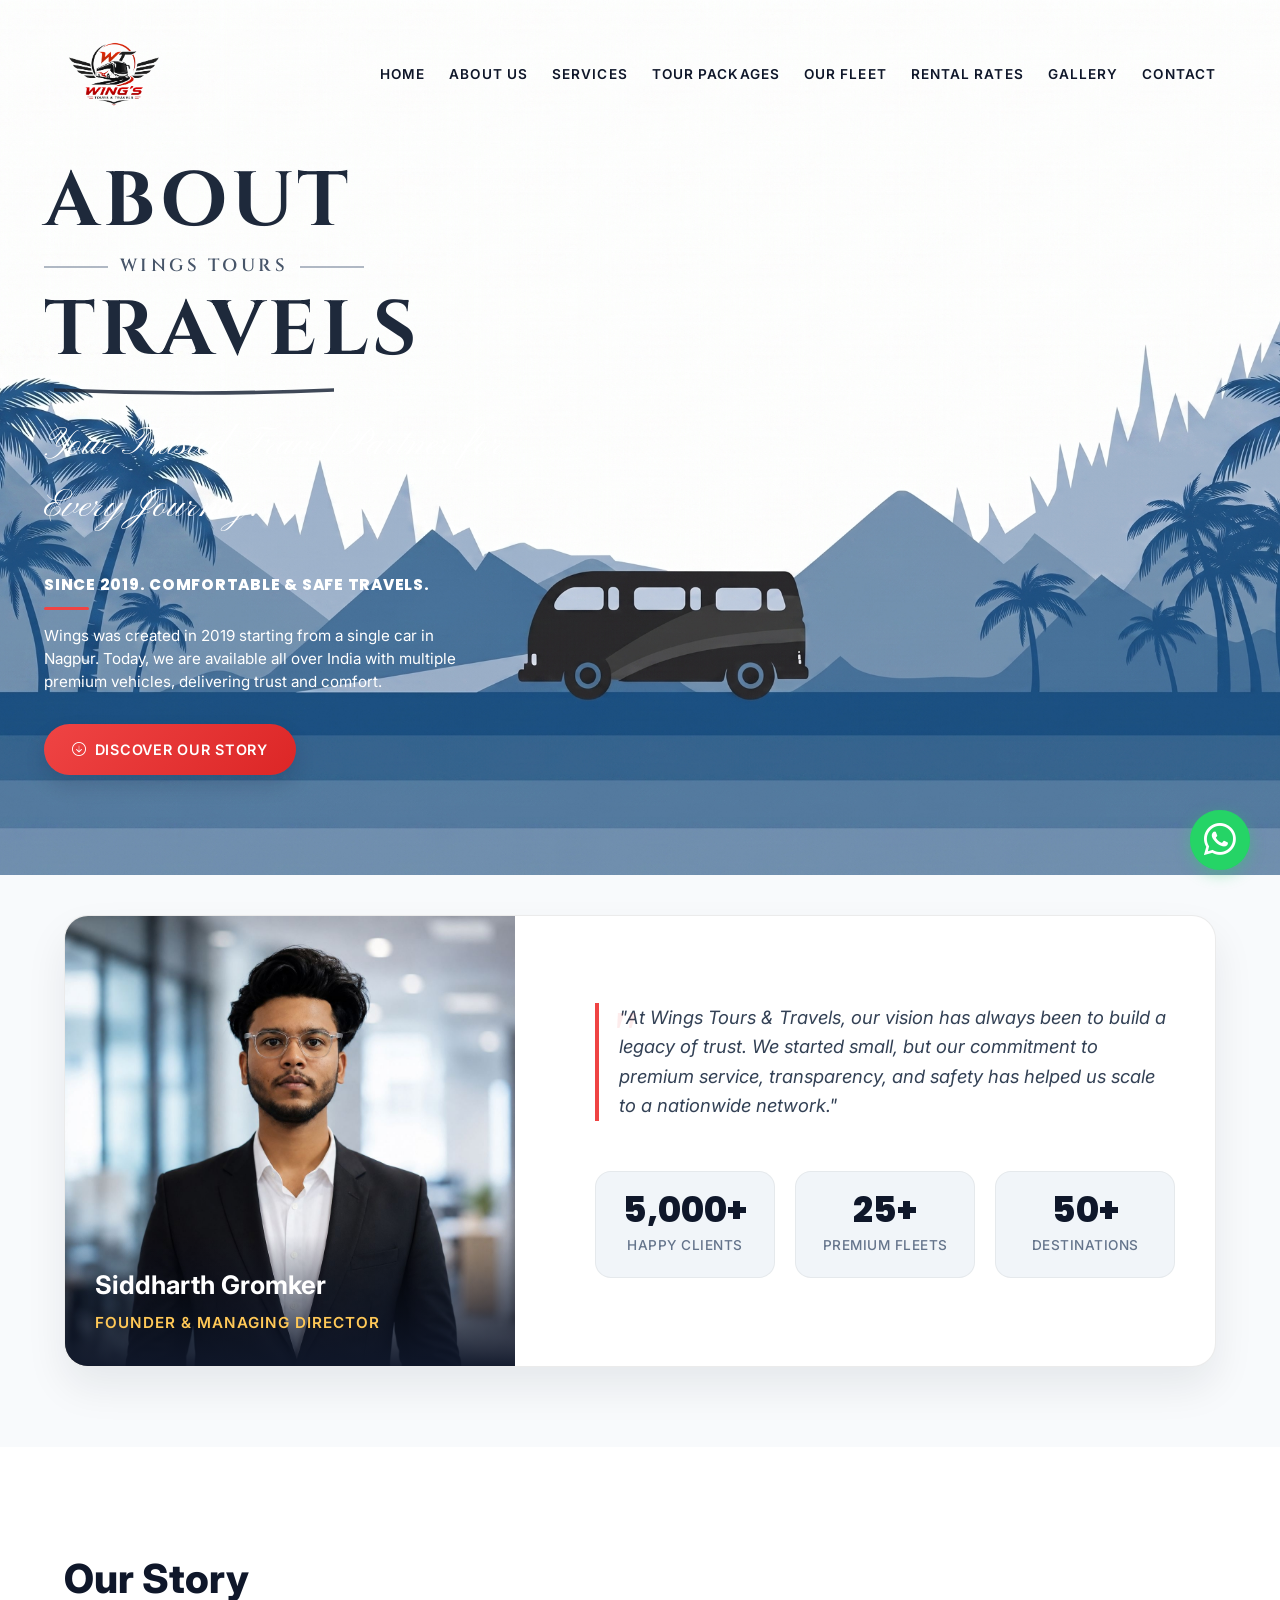
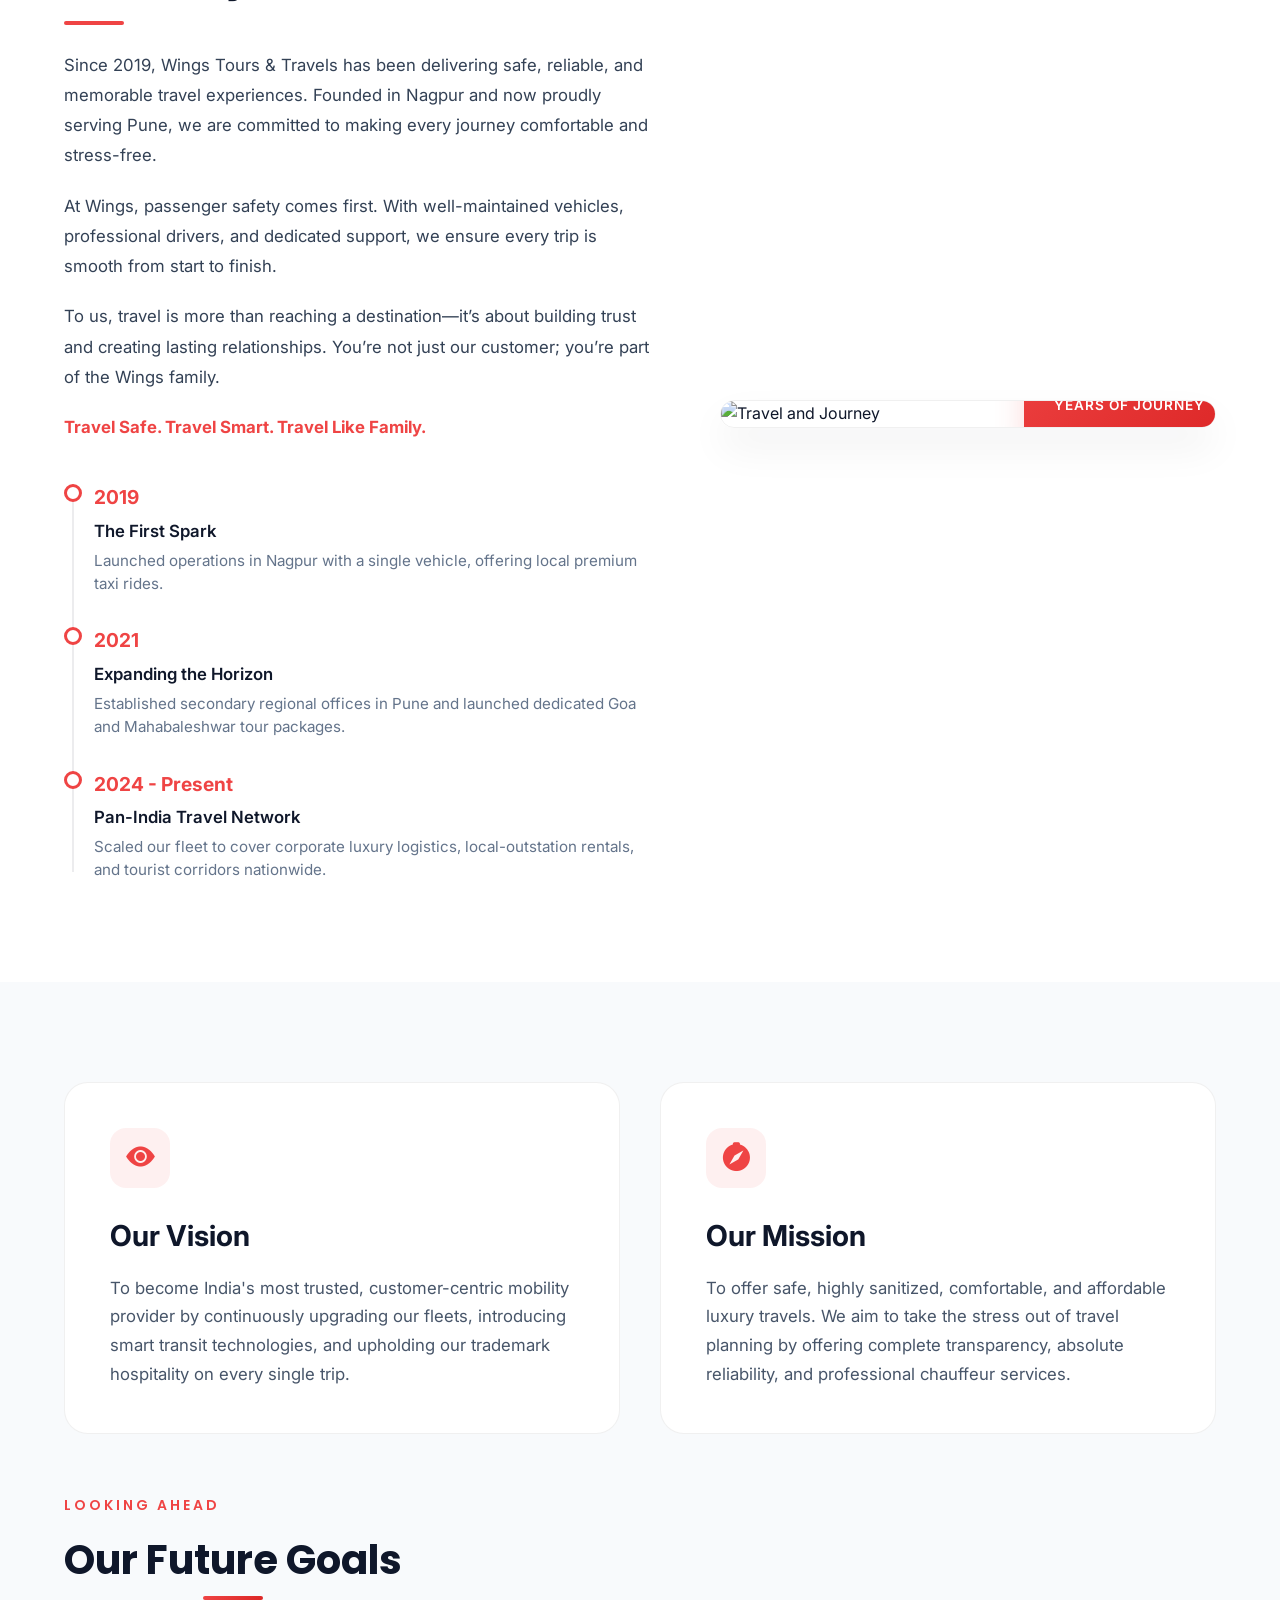
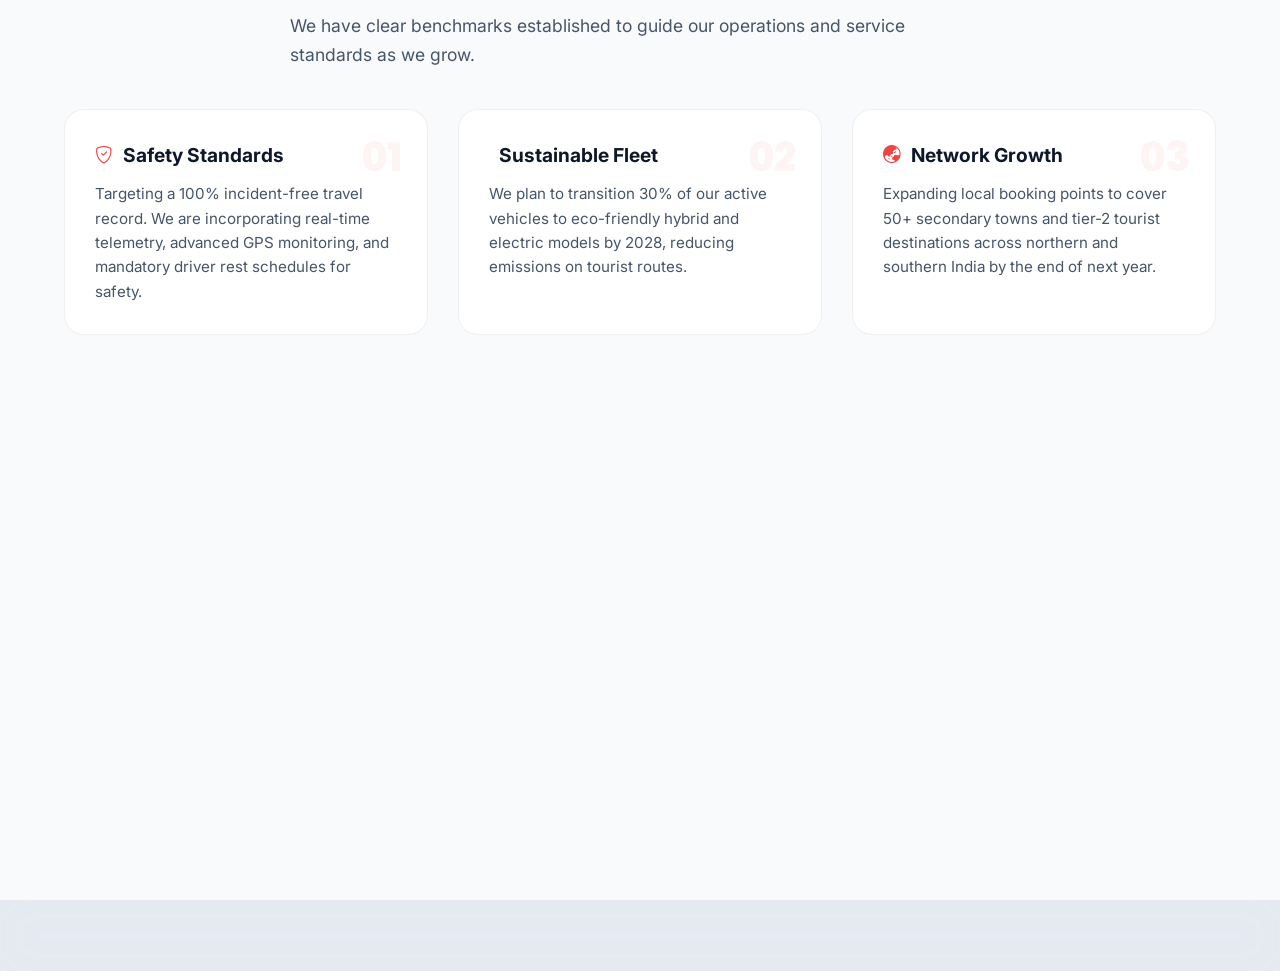
==== commit 62348411: "added Our Fleet,Car Rental Rates pages" ====
--- a/about.html
+++ b/about.html
@@ -18,7 +18,7 @@
     <link rel="preconnect" href="https://fonts.googleapis.com">
     <link rel="preconnect" href="https://fonts.gstatic.com" crossorigin>
     <link
-        href="https://fonts.googleapis.com/css2?family=Inter:wght@300;400;500;600;700&family=Poppins:wght@400;500;600;700;800&family=Permanent+Marker&family=Caveat:wght@700&display=swap"
+        href="https://fonts.googleapis.com/css2?family=Inter:wght@300;400;500;600;700&family=Poppins:wght@400;500;600;700;800&family=Cinzel:wght@400;500;600;700;800&family=Pinyon+Script&display=swap"
         rel="stylesheet">
 
     <!-- Bootstrap Icons -->
@@ -38,6 +38,13 @@
             background-color: #0f172a !important;
             /* Keep the hero section dark for premium look */
             color: #ffffff;
+            height: auto;
+            min-height: auto;
+            padding: 160px 0 100px 0;
+        }
+
+        .hero-content {
+            top: 0;
         }
 
         .hero-section h1,
@@ -61,7 +68,7 @@
             grid-template-columns: 1fr 1.2fr;
             gap: 40px;
             box-shadow: 0 20px 40px rgba(15, 23, 42, 0.08);
-            margin-top: -120px;
+            margin-top: -40px;
             position: relative;
             z-index: 10;
         }
@@ -75,6 +82,7 @@
             width: 100%;
             height: 100%;
             object-fit: cover;
+            object-position: center top;
             position: absolute;
             top: 0;
             left: 0;
@@ -510,7 +518,7 @@
             }
 
             .owner-image-wrap {
-                min-height: 280px;
+                min-height: 340px;
             }
 
             .owner-details-wrap {
@@ -621,7 +629,7 @@
                 <li><a href="#owner-story" class="nav-link active">About Us</a></li>
                 <li><a href="index.html#services" class="nav-link">Services</a></li>
                 <li><a href="index.html#packages" class="nav-link">Tour Packages</a></li>
-                <li><a href="index.html#fleet" class="nav-link">Our Fleet</a></li>
+                <li><a href="fleet.html" class="nav-link">Our Fleet</a></li>
                 <li><a href="tariffs.html" class="nav-link">Rental Rates</a></li>
                 <li><a href="index.html#gallery" class="nav-link">Gallery</a></li>
                 <li><a href="index.html#contact" class="nav-link">Contact</a></li>
@@ -890,7 +898,7 @@
                     </li>
                     <li>
                         <i class="bi bi-envelope-fill"></i>
-                        <span>booking@wingstravels.co.in</span>
+                        <span><a href="mailto:wingstoursandtravelss@gmail.com">wingstoursandtravelss@gmail.com</a></span>
                     </li>
                     <li>
                         <i class="bi bi-instagram"></i>
--- a/style.css
+++ b/style.css
@@ -27,6 +27,8 @@
     /* Typography */
     --font-heading: 'Poppins', sans-serif;
     --font-body: 'Inter', sans-serif;
+    --font-royal: 'Cinzel', serif;
+    --font-cursive: 'Pinyon Script', cursive;
 
     /* Spacing & Borders */
     --border-radius-sm: 8px;
@@ -609,6 +611,9 @@
     flex-direction: column;
     align-items: flex-start;
     gap: 15px;
+    position: relative;
+    left: -20px;
+    top: 45px;
 }
 
 .hero-title-group {
@@ -620,20 +625,20 @@
 }
 
 .hero-brush-text.main-title {
-    font-family: 'Permanent Marker', cursive;
+    font-family: var(--font-royal);
+    font-weight: 700;
     font-size: 4.8rem;
     color: #1e293b;
-    line-height: 0.9;
-    letter-spacing: -0.01em;
+    line-height: 1.1;
+    letter-spacing: 0.05em;
     margin: 0;
-    transform: rotate(-1.5deg);
 }
 
 .hero-divider-text {
     display: flex;
     align-items: center;
     gap: 12px;
-    margin: 6px 0;
+    margin: 8px 0;
     width: 100%;
     max-width: 320px;
 }
@@ -646,11 +651,11 @@
 }
 
 .hero-divider-text .text {
-    font-family: var(--font-heading);
+    font-family: var(--font-royal);
     font-size: 1.1rem;
-    font-weight: 700;
+    font-weight: 600;
     color: #475569;
-    letter-spacing: 0.15em;
+    letter-spacing: 0.2em;
     text-transform: uppercase;
 }
 
@@ -668,12 +673,13 @@
 }
 
 .hero-cursive-text {
-    font-family: 'Caveat', cursive;
-    font-size: 2.2rem;
-    font-weight: 700;
-    color: #475569;
-    margin: 5px 0 15px 15px;
-    transform: rotate(-1deg);
+    font-family: var(--font-cursive);
+    font-size: 2.4rem;
+    font-weight: 400;
+    color: #334155;
+    margin: 10px 0 20px 0;
+    text-transform: none;
+    letter-spacing: 0.02em;
 }
 
 .hero-subtext-group {
@@ -2252,10 +2258,17 @@
     font-size: 0.9rem;
 }
 
+.footer-contact-list li span,
+.footer-contact-list li a {
+    word-break: break-word;
+    overflow-wrap: anywhere;
+}
+
 .footer-contact-list i {
     color: var(--color-secondary);
     font-size: 1.1rem;
     margin-top: 2px;
+    flex-shrink: 0;
 }
 
 .footer-contact-list a {
@@ -2525,7 +2538,7 @@
 
     .hero-brush-text.main-title {
         font-size: 3.2rem;
-        line-height: 0.95;
+        line-height: 1.1;
     }
 
     .hero-divider-text {
@@ -2779,6 +2792,11 @@
     .success-actions {
         flex-direction: column;
     }
+
+    .footer-top {
+        grid-template-columns: 1fr;
+        gap: 30px;
+    }
 }
 
 /* ==========================================================================
@@ -3153,4 +3171,10 @@
     display: flex;
     justify-content: center;
     margin-top: 50px;
+}
+
+.fleet-view-all {
+    display: flex;
+    justify-content: center;
+    margin-top: 50px;
 }
